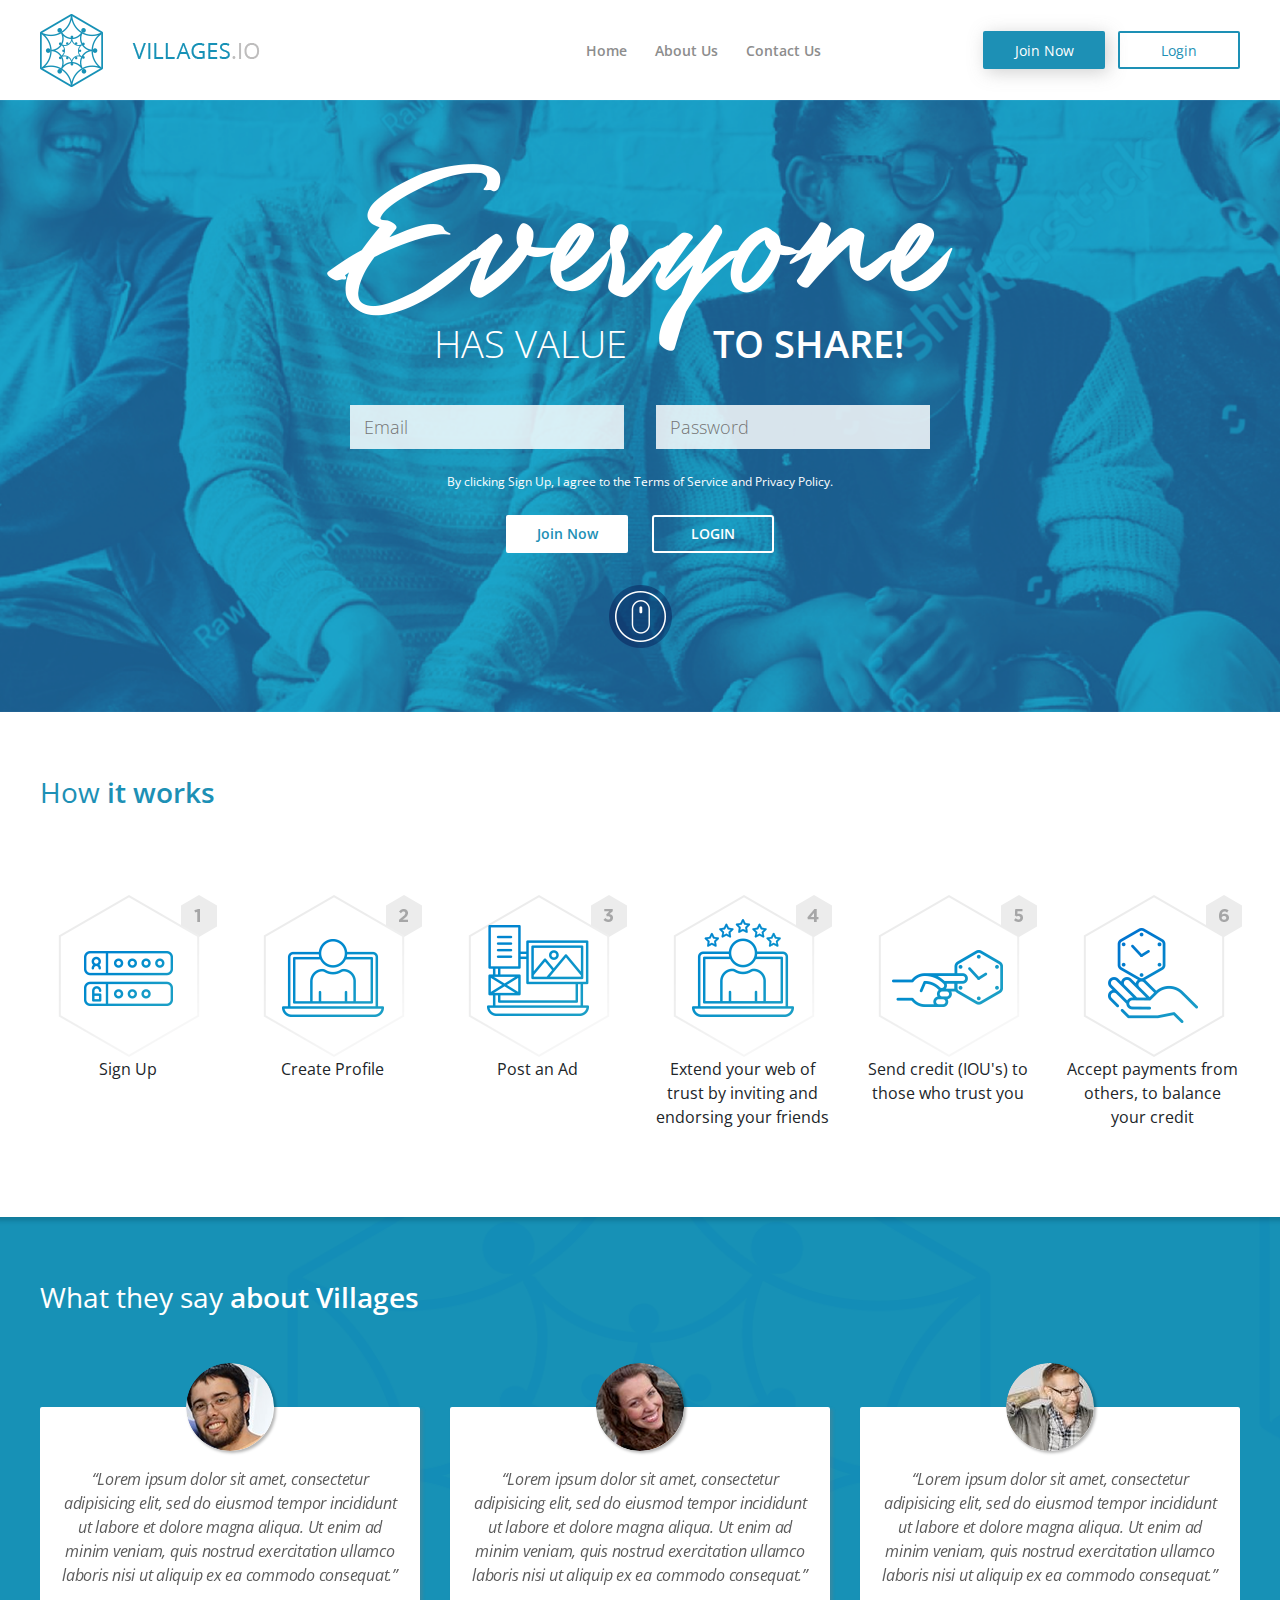
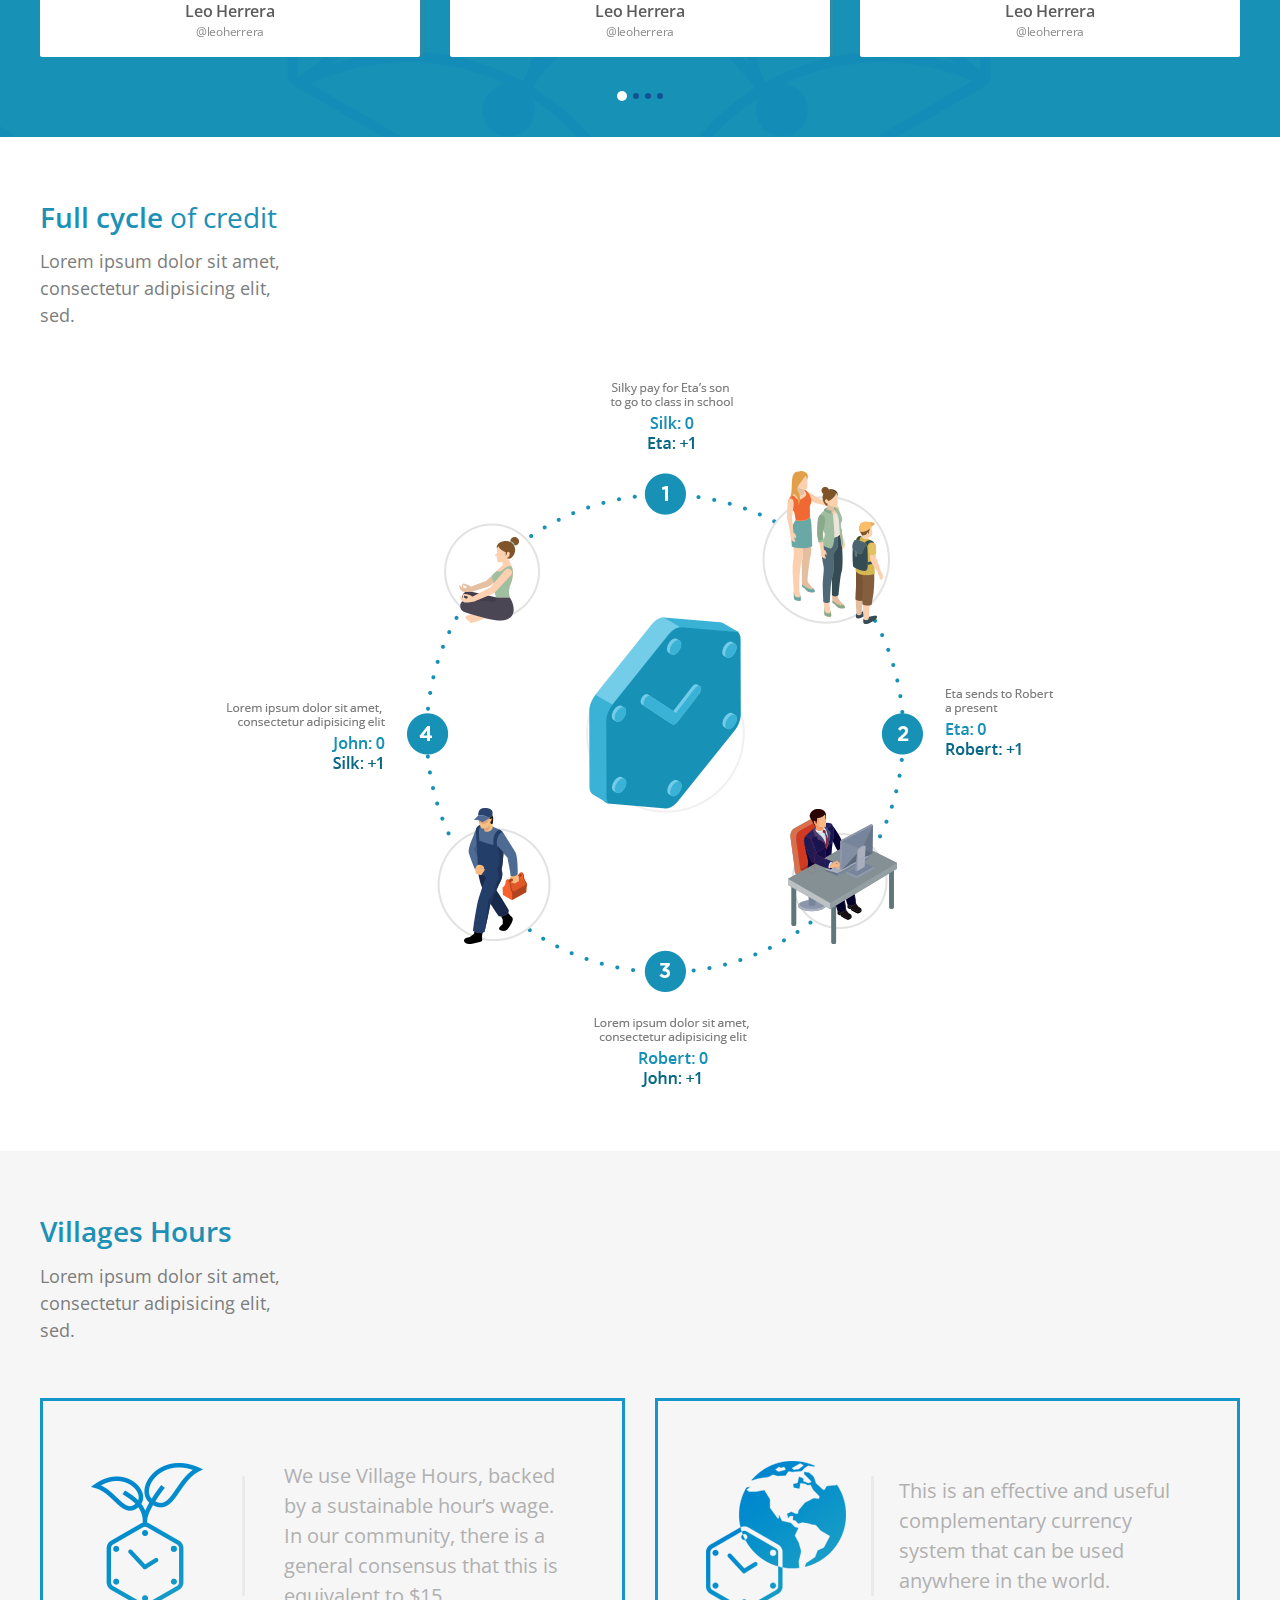
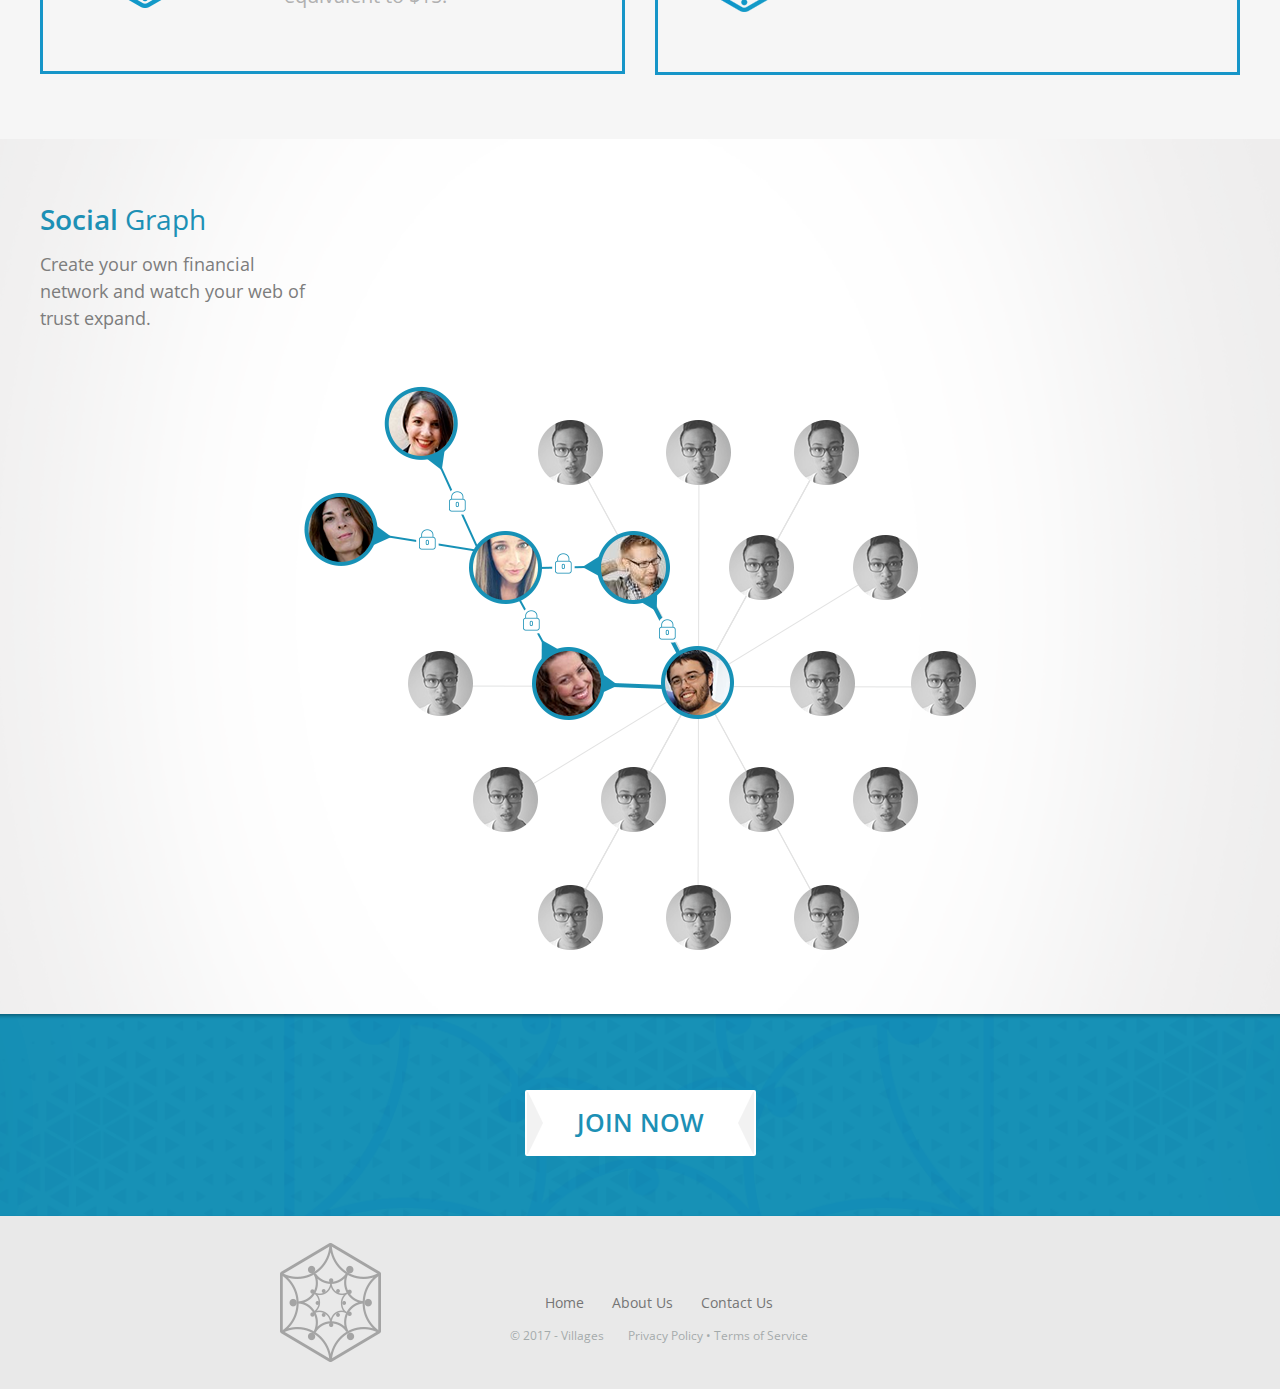
==== 01_Homepage_001f.html @ ae6f8615 "passing from WP to html" ====
<!DOCTYPE html>
<html>

<head>
  <meta charset="utf-8">
  <title>Home | Villages</title>
  <meta name="viewport" content="width=device-width, initial-scale=1">
  <link rel="stylesheet" href="res/css/style.css" type="text/css" media="all" />
</head>

<body>

  <!-- svg sprites -->
  <svg style="width:0; height:0; position: absolute; top: -9999px;">
      <symbol id="balance" viewbox="0 0 21 18">
      </symbol>
    </svg>
  <!---->

  <div id="page" class="site">

    <header id="masthead" class="site-header">

      <div class="page-wrapper">

        <nav id="site-navigation" class="main-navigation">

          <nav class="navbar navbar-expand-lg">

            <div class="site-branding">
              <a href="#"><img src="res/img/home/logo_full.png" alt="Villages"></a>
            </div><!-- .site-branding -->
            
            <button class="navbar-toggler hidden-lg-up" type="button" data-toggle="collapse" data-target="#primary-navbar" aria-controls="primary-navbar"
              aria-expanded="false" aria-label="Toggle navigation">
              <i class="fa fa-bars" aria-hidden="true"></i>
            </button>
            
            <nav id="primary-navbar" class="collapse navbar-collapse">
              <ul id="primary-menu" class="navbar-nav">
                <li class="nav-item active">
                  <a href="#" class="nav-link">Home</a>
                </li>
                <li class="nav-item">
                  <a href="#" class="nav-link">About Us</a>
                </li>
                <li class="nav-item">
                  <a href="#" class="nav-link">Contact Us</a>
                </li>
              </ul>
            </nav>
            
            <nav id="social-navbar">
              <ul class="nav navbar-nav">

                <li class="nav-item">
                  <a class="nav-link" href="#"><i class="fab fa-instagram" aria-hidden="true"></i></a>
                </li>
                <li class="nav-item">
                  <a class="nav-link" href="#"><i class="fab fa-twitter" aria-hidden="true"></i></a>
                </li>
                <li class="nav-item">
                  <a class="nav-link" href="#"><i class="fab fa-facebook-f" aria-hidden="true"></i></a>
                </li>

              </ul>
            </nav>
    
            <a href="#" class="btn-std btn-blue">Join Now</a>
    
            <a href="#" class="btn-std btn-blue outline">Login</a>

          </nav>

        </nav><!-- #site-navigation -->

      </div>

    </header><!-- #masthead -->

    <div id="content" class="site-content">

      <div class="page-content">
        
        <section class="jumbotron jumbotron-fluid mb-0" id="hero" style="background-image: url('res/img/home/jumbo-bg.png');">
          <div class="container text-center">
            <h1 class="hero-heading">
              <img src="res/img/home/everyone.png" alt="EVERYONE">
              <span>has value</span>
              <span>to share!</span>
            </h1>
            <form action="" id="sign-form">
              <input id="name" type="text" name="email" placeholder="Email">
              <div class="mx-0 mx-sm-3"></div>
              <input id="password" type="password" name="password" placeholder="Password">
              <p class="smallprint">By clicking Sign Up, I agree to the Terms of Service and Privacy Policy.</p>
              <div class="btn-wrapper">
                <a href="#" class="btn-std btn-white mr-0 mr-sm-4">Join Now</a>
                <input class="btn-std btn-white outline" type="submit" value="Login">
                <div class="fb-login-button" data-width="179" data-max-rows="1" data-size="large" data-button-type="login_with" data-show-faces="false" data-auto-logout-link="false" data-use-continue-as="false"></div>
              </div>
            </form>
            <a href="#how-it-works">
              <img src="res/img/home/mouse.png" alt="scroll down">
            </a>
          </div>
        </section>

        <section id="how-it-works">
          <div class="page-wrapper">
            <div class="padded-container">
              <h2 class="section-title">How <strong>it works</strong></h2>
              <div class="row">
                <div class="col-12 col-sm-6 col-md-4 col-lg-2">
                  <div class="flow-wrapper">
                    <img src="res/img/home/flow-1.png" alt="">
                    <p class="caption">Sign Up</p>
                  </div>
                </div>
                <div class="col-12 col-sm-6 col-md-4 col-lg-2">
                  <div class="flow-wrapper">
                    <img src="res/img/home/flow-2.png" alt="">
                    <p class="caption">Create Profile</p>
                  </div>
                </div>
                <div class="col-12 col-sm-6 col-md-4 col-lg-2">
                  <div class="flow-wrapper">
                    <img src="res/img/home/flow-3.png" alt="">
                    <p class="caption">Post an Ad</p>
                  </div>
                </div>
                <div class="col-12 col-sm-6 col-md-4 col-lg-2">
                  <div class="flow-wrapper">
                    <img src="res/img/home/flow-4.png" alt="">
                    <p class="caption">Extend your web of trust by inviting and endorsing your friends</p>
                  </div>
                </div>
                <div class="col-12 col-sm-6 col-md-4 col-lg-2">
                  <div class="flow-wrapper">
                    <img src="res/img/home/flow-5.png" alt="">
                    <p class="caption">Send credit (IOU's) to those who trust you</p>
                  </div>
                </div>
                <div class="col-12 col-sm-6 col-md-4 col-lg-2">
                  <div class="flow-wrapper">
                    <img src="res/img/home/flow-6.png" alt="">
                    <p class="caption">Accept payments from others, to balance your credit</p>
                  </div>
                </div>
              </div>
            </div>
          </div>
        </section>
        
        <section id="what-they-say" style="background-image: url('res/img/home/testimonials-bg.png');">
          <div class="page-wrapper">
            <div class="padded-container">
              <h2 class="section-title">What they say <strong>about Villages</strong></h2>

              <div id="testimonial-carousel" class="carousel slide" data-ride="carousel">
                <ol class="carousel-indicators">
                  <li data-target="#testimonial-carousel" data-slide-to="0" class="active"></li>
                  <li data-target="#testimonial-carousel" data-slide-to="1"></li>
                  <li data-target="#testimonial-carousel" data-slide-to="2"></li>
                  <li data-target="#testimonial-carousel" data-slide-to="3"></li>
                </ol>
                <div class="carousel-inner" role="listbox">
                  <div class="carousel-item active">
                    <div class="row">
                      <div class="col-12 col-sm-6 col-md-4">
                        <div class="testimonial-box">
                          <img class="testimonial-avatar" src="res/img/home/avatar-1.png" alt="user-1">
                          <p class="testimonial-content">“Lorem ipsum dolor sit amet, consectetur adipisicing elit, sed do eiusmod tempor incididunt ut labore et dolore magna aliqua. Ut enim ad minim veniam, quis nostrud exercitation ullamco laboris nisi ut aliquip ex ea commodo consequat.”</p>
                          <p class="testimonial-author">Leo Herrera</p>
                          <p class="testimonial-author-twitter-user">@leoherrera</p>
                        </div>
                      </div>
                      <div class="col-12 col-sm-6 col-md-4">
                        <div class="testimonial-box">
                          <img class="testimonial-avatar" src="res/img/home/avatar-2.png" alt="user-2">
                          <p class="testimonial-content">“Lorem ipsum dolor sit amet, consectetur adipisicing elit, sed do eiusmod tempor incididunt ut labore et dolore magna aliqua. Ut enim ad minim veniam, quis nostrud exercitation ullamco laboris nisi ut aliquip ex ea commodo consequat.”</p>
                          <p class="testimonial-author">Leo Herrera</p>
                          <p class="testimonial-author-twitter-user">@leoherrera</p>
                        </div>
                      </div>
                      <div class="col-12 col-sm-6 col-md-4">
                        <div class="testimonial-box">
                          <img class="testimonial-avatar" src="res/img/home/avatar-3.png" alt="user-3">
                          <p class="testimonial-content">“Lorem ipsum dolor sit amet, consectetur adipisicing elit, sed do eiusmod tempor incididunt ut labore et dolore magna aliqua. Ut enim ad minim veniam, quis nostrud exercitation ullamco laboris nisi ut aliquip ex ea commodo consequat.”</p>
                          <p class="testimonial-author">Leo Herrera</p>
                          <p class="testimonial-author-twitter-user">@leoherrera</p>
                        </div>
                      </div>
                    </div>
                  </div>
                  <div class="carousel-item">
                    <div class="row">
                      <div class="col-12 col-sm-6 col-md-4">
                        <div class="testimonial-box">
                          <img class="testimonial-avatar" src="res/img/home/avatar-1.png" alt="user-1">
                          <p class="testimonial-content">“Lorem ipsum dolor sit amet, consectetur adipisicing elit, sed do eiusmod tempor incididunt ut labore et dolore magna aliqua. Ut enim ad minim veniam, quis nostrud exercitation ullamco laboris nisi ut aliquip ex ea commodo consequat.”</p>
                          <p class="testimonial-author">Leo Herrera</p>
                          <p class="testimonial-author-twitter-user">@leoherrera</p>
                        </div>
                      </div>
                      <div class="col-12 col-sm-6 col-md-4">
                        <div class="testimonial-box">
                          <img class="testimonial-avatar" src="res/img/home/avatar-2.png" alt="user-2">
                          <p class="testimonial-content">“Lorem ipsum dolor sit amet, consectetur adipisicing elit, sed do eiusmod tempor incididunt ut labore et dolore magna aliqua. Ut enim ad minim veniam, quis nostrud exercitation ullamco laboris nisi ut aliquip ex ea commodo consequat.”</p>
                          <p class="testimonial-author">Leo Herrera</p>
                          <p class="testimonial-author-twitter-user">@leoherrera</p>
                        </div>
                      </div>
                      <div class="col-12 col-sm-6 col-md-4">
                        <div class="testimonial-box">
                          <img class="testimonial-avatar" src="res/img/home/avatar-3.png" alt="user-3">
                          <p class="testimonial-content">“Lorem ipsum dolor sit amet, consectetur adipisicing elit, sed do eiusmod tempor incididunt ut labore et dolore magna aliqua. Ut enim ad minim veniam, quis nostrud exercitation ullamco laboris nisi ut aliquip ex ea commodo consequat.”</p>
                          <p class="testimonial-author">Leo Herrera</p>
                          <p class="testimonial-author-twitter-user">@leoherrera</p>
                        </div>
                      </div>
                    </div>
                  </div>
                  <div class="carousel-item">	
                    <div class="row">
                      <div class="col-12 col-sm-6 col-md-4">
                        <div class="testimonial-box">
                          <img class="testimonial-avatar" src="res/img/home/avatar-1.png" alt="user-1">
                          <p class="testimonial-content">“Lorem ipsum dolor sit amet, consectetur adipisicing elit, sed do eiusmod tempor incididunt ut labore et dolore magna aliqua. Ut enim ad minim veniam, quis nostrud exercitation ullamco laboris nisi ut aliquip ex ea commodo consequat.”</p>
                          <p class="testimonial-author">Leo Herrera</p>
                          <p class="testimonial-author-twitter-user">@leoherrera</p>
                        </div>
                      </div>
                      <div class="col-12 col-sm-6 col-md-4">
                        <div class="testimonial-box">
                          <img class="testimonial-avatar" src="res/img/home/avatar-2.png" alt="user-2">
                          <p class="testimonial-content">“Lorem ipsum dolor sit amet, consectetur adipisicing elit, sed do eiusmod tempor incididunt ut labore et dolore magna aliqua. Ut enim ad minim veniam, quis nostrud exercitation ullamco laboris nisi ut aliquip ex ea commodo consequat.”</p>
                          <p class="testimonial-author">Leo Herrera</p>
                          <p class="testimonial-author-twitter-user">@leoherrera</p>
                        </div>
                      </div>
                      <div class="col-12 col-sm-6 col-md-4">
                        <div class="testimonial-box">
                          <img class="testimonial-avatar" src="res/img/home/avatar-3.png" alt="user-3">
                          <p class="testimonial-content">“Lorem ipsum dolor sit amet, consectetur adipisicing elit, sed do eiusmod tempor incididunt ut labore et dolore magna aliqua. Ut enim ad minim veniam, quis nostrud exercitation ullamco laboris nisi ut aliquip ex ea commodo consequat.”</p>
                          <p class="testimonial-author">Leo Herrera</p>
                          <p class="testimonial-author-twitter-user">@leoherrera</p>
                        </div>
                      </div>
                    </div>
                  </div>
                  <div class="carousel-item">	
                    <div class="row">
                      <div class="col-12 col-sm-6 col-md-4">
                        <div class="testimonial-box">
                          <img class="testimonial-avatar" src="res/img/home/avatar-1.png" alt="user-1">
                          <p class="testimonial-content">“Lorem ipsum dolor sit amet, consectetur adipisicing elit, sed do eiusmod tempor incididunt ut labore et dolore magna aliqua. Ut enim ad minim veniam, quis nostrud exercitation ullamco laboris nisi ut aliquip ex ea commodo consequat.”</p>
                          <p class="testimonial-author">Leo Herrera</p>
                          <p class="testimonial-author-twitter-user">@leoherrera</p>
                        </div>
                      </div>
                      <div class="col-12 col-sm-6 col-md-4">
                        <div class="testimonial-box">
                          <img class="testimonial-avatar" src="res/img/home/avatar-2.png" alt="user-2">
                          <p class="testimonial-content">“Lorem ipsum dolor sit amet, consectetur adipisicing elit, sed do eiusmod tempor incididunt ut labore et dolore magna aliqua. Ut enim ad minim veniam, quis nostrud exercitation ullamco laboris nisi ut aliquip ex ea commodo consequat.”</p>
                          <p class="testimonial-author">Leo Herrera</p>
                          <p class="testimonial-author-twitter-user">@leoherrera</p>
                        </div>
                      </div>
                      <div class="col-12 col-sm-6 col-md-4">
                        <div class="testimonial-box">
                          <img class="testimonial-avatar" src="res/img/home/avatar-3.png" alt="user-3">
                          <p class="testimonial-content">“Lorem ipsum dolor sit amet, consectetur adipisicing elit, sed do eiusmod tempor incididunt ut labore et dolore magna aliqua. Ut enim ad minim veniam, quis nostrud exercitation ullamco laboris nisi ut aliquip ex ea commodo consequat.”</p>
                          <p class="testimonial-author">Leo Herrera</p>
                          <p class="testimonial-author-twitter-user">@leoherrera</p>
                        </div>
                      </div>
                    </div>
                  </div>
                </div>
              </div>
            </div>
          </div>
        </section>

        <section id="full-cycle">
          <div class="page-wrapper">
            <div class="padded-container">
              <h2 class="section-title"><strong>Full cycle</strong> of credit</h2>
              <p class="section-subtitle">Lorem ipsum dolor sit amet, consectetur adipisicing elit, sed.</p>
              <img src="res/img/home/full-cycle.png" alt="">
            </div>
          </div>
        </section>

        <section id="villages-hours">
          <div class="page-wrapper">
            <div class="padded-container">
              <h2 class="section-title"><strong>Villages Hours</strong></h2>
              <p class="section-subtitle">Lorem ipsum dolor sit amet, consectetur adipisicing elit, sed.</p>
              <div class="row">
                <div class="col-12 col-sm-6">
                  <div class="framed-box">
                    <img class="img-fluid" src="res/img/home/box-1.png" alt="">
                    <div class="v-div"></div>
                    <p>We use Village Hours, backed by a sustainable hour’s wage. In our community, there is a general consensus that this is equivalent to $15.</p>
                  </div>
                </div>
                <div class="col-12 col-sm-6">
                  <div class="framed-box">
                    <img class="img-fluid" src="res/img/home/box-2.png" alt="">
                    <div class="v-div"></div>
                    <p>This is an effective and useful complementary currency system that can be used anywhere in the world.</p>
                  </div>
                </div>
              </div>
            </div>
          </div>
        </section>

        <section id="social-graph">
          <div class="page-wrapper">
            <div class="padded-container">
              <h2 class="section-title"><strong>Social</strong> Graph</h2>
              <p class="section-subtitle">Create your own financial network and watch your web of trust expand.</p>
              <img src="res/img/home/social-graph.png" alt="social-graph">
            </div>
          </div>
        </section>

        <section id="join-call" style="background-image: url('res/img/home/call-bg.png');">
          <a class="btn-std btn-white" href="#"><span class="left-triangle"></span>Join Now<span class="right-triangle"></span></a>
        </section>

      </div><!-- .page-content -->

    </div><!-- #content -->

    <footer id="colophon" class="site-footer">
      <div class="page-wrapper">

        <div class="site-info">
          <div class="logo-link">
            <a href="#">
              <img src="res/img/home/logo_grayscale.png" alt="Villages">
            </a>
          </div>
          <div class="footer-nav">

            <div id="footer-navbar" class="menu-primary-navigation-container">
              <ul id="footer-menu" class="menu">
                <li class="menu-item">
                  <a href="#">Home</a>
                </li>
                <li>
                  <a href="#">About Us</a>
                </li>
                <li>
                  <a href="#">Contact Us</a>
                </li>
              </ul>
            </div>

            <div class="legal">
              <span>&copy; 2017 - Villages</span>
              <span>Privacy Policy &bullet; Terms of Service</span>
            </div>
          </div>

          <div class="footer-social">
            <ul class="social-navbar">

              <li class="nav-item">
                <a class="nav-link" href="https://www.instagram.com"><i class="fab fa-instagram" aria-hidden="true"></i></a>
              </li>
              <li class="nav-item">
                <a class="nav-link" href="https://www.twitter.com"><i class="fab fa-twitter" aria-hidden="true"></i></a>
              </li>
              <li class="nav-item">
                <a class="nav-link" href="https://www.facebook.com"><i class="fab fa-facebook-f" aria-hidden="true"></i></a>
              </li>

            </ul>
          </div>
        </div><!-- .site-info -->

      </div>
    </footer><!-- #colophon -->

  </div>

</body>

<script src="node_modules/jquery/dist/jquery.js" type="text/javascript"></script>
<!-- jQuery -->
<script src="node_modules/popper.js/dist/umd/popper.js" type="text/javascript"></script>
<!-- Popper -->
<script src="node_modules/bootstrap/dist/js/bootstrap.js" type="text/javascript"></script>
<!-- Bootstrap -->

<!-- Font-Awesome -->
  <script defer src="node_modules/font-awesome/packs/brands.js"></script>
  <script defer src="node_modules/font-awesome/packs/solid.js"></script>
  <script defer src="node_modules/font-awesome/packs/regular.js"></script>
  <script defer src="node_modules/font-awesome/packs/light.js"></script>
  <script defer src="node_modules/font-awesome/fontawesome.js"></script>
<!-- -->

<!-- Custom jQuery -->
<script src="res/js/index.js" type="text/javascript"></script>
<!---->

</html>
---- res/css/style.css ----
/* Simple rules of coding *****************************************************
 *
 * 1. font-size is percentage based, but em customized
 * 2. proportional spacing is preferably percentaged based on design pixel standard
 * 3. vertical spacing for text should be in em
 * 4. horizontal spacing for text should be in rem
 * 5. never edit CSS
 *
 ******************************************************************************/
/* External Imports */
/*!
 * Bootstrap v4.0.0-beta.2 (https://getbootstrap.com)
 * Copyright 2011-2017 The Bootstrap Authors
 * Copyright 2011-2017 Twitter, Inc.
 * Licensed under MIT (https://github.com/twbs/bootstrap/blob/master/LICENSE)
 */
@import url("https://fonts.googleapis.com/css?family=Open+Sans:300,300i,400,400i,600,600i,700,700i,800,800i");
:root {
  --blue: #007bff;
  --indigo: #6610f2;
  --purple: #6f42c1;
  --pink: #e83e8c;
  --red: #dc3545;
  --orange: #fd7e14;
  --yellow: #ffc107;
  --green: #28a745;
  --teal: #20c997;
  --cyan: #17a2b8;
  --white: #fff;
  --gray: #868e96;
  --gray-dark: #343a40;
  --primary: #007bff;
  --secondary: #868e96;
  --success: #28a745;
  --info: #17a2b8;
  --warning: #ffc107;
  --danger: #dc3545;
  --light: #f8f9fa;
  --dark: #343a40;
  --breakpoint-xs: 0;
  --breakpoint-sm: 576px;
  --breakpoint-md: 768px;
  --breakpoint-lg: 992px;
  --breakpoint-xl: 1200px;
  --font-family-sans-serif: -apple-system, BlinkMacSystemFont, "Segoe UI", Roboto, "Helvetica Neue", Arial, sans-serif, "Apple Color Emoji", "Segoe UI Emoji", "Segoe UI Symbol";
  --font-family-monospace: "SFMono-Regular", Menlo, Monaco, Consolas, "Liberation Mono", "Courier New", monospace; }

@media print {
  *,
  *::before,
  *::after {
    text-shadow: none !important;
    box-shadow: none !important; }

  a,
  a:visited {
    text-decoration: underline; }

  abbr[title]::after {
    content: " (" attr(title) ")"; }

  pre {
    white-space: pre-wrap !important; }

  pre,
  blockquote {
    border: 1px solid #999;
    page-break-inside: avoid; }

  thead {
    display: table-header-group; }

  tr,
  img {
    page-break-inside: avoid; }

  p,
  h2,
  h3 {
    orphans: 3;
    widows: 3; }

  h2,
  h3 {
    page-break-after: avoid; }

  .navbar {
    display: none; }

  .badge {
    border: 1px solid #000; }

  .table {
    border-collapse: collapse !important; }
    .table td,
    .table th {
      background-color: #fff !important; }

  .table-bordered th,
  .table-bordered td {
    border: 1px solid #ddd !important; } }
*,
*::before,
*::after {
  box-sizing: border-box; }

html {
  font-family: sans-serif;
  line-height: 1.15;
  -webkit-text-size-adjust: 100%;
  -ms-text-size-adjust: 100%;
  -ms-overflow-style: scrollbar;
  -webkit-tap-highlight-color: rgba(0, 0, 0, 0); }

@-ms-viewport {
  width: device-width; }
article, aside, dialog, figcaption, figure, footer, header, hgroup, main, nav, section {
  display: block; }

body {
  margin: 0;
  font-family: -apple-system, BlinkMacSystemFont, "Segoe UI", Roboto, "Helvetica Neue", Arial, sans-serif, "Apple Color Emoji", "Segoe UI Emoji", "Segoe UI Symbol";
  font-size: 1rem;
  font-weight: 400;
  line-height: 1.5;
  color: #212529;
  text-align: left;
  background-color: #fff; }

[tabindex="-1"]:focus {
  outline: none !important; }

hr {
  box-sizing: content-box;
  height: 0;
  overflow: visible; }

h1, h2, h3, h4, h5, h6 {
  margin-top: 0;
  margin-bottom: 0.5rem; }

p {
  margin-top: 0;
  margin-bottom: 1rem; }

abbr[title],
abbr[data-original-title] {
  text-decoration: underline;
  text-decoration: underline dotted;
  cursor: help;
  border-bottom: 0; }

address {
  margin-bottom: 1rem;
  font-style: normal;
  line-height: inherit; }

ol,
ul,
dl {
  margin-top: 0;
  margin-bottom: 1rem; }

ol ol,
ul ul,
ol ul,
ul ol {
  margin-bottom: 0; }

dt {
  font-weight: 700; }

dd {
  margin-bottom: .5rem;
  margin-left: 0; }

blockquote {
  margin: 0 0 1rem; }

dfn {
  font-style: italic; }

b,
strong {
  font-weight: bolder; }

small {
  font-size: 80%; }

sub,
sup {
  position: relative;
  font-size: 75%;
  line-height: 0;
  vertical-align: baseline; }

sub {
  bottom: -.25em; }

sup {
  top: -.5em; }

a {
  color: #007bff;
  text-decoration: none;
  background-color: transparent;
  -webkit-text-decoration-skip: objects; }
  a:hover {
    color: #0056b3;
    text-decoration: underline; }

a:not([href]):not([tabindex]) {
  color: inherit;
  text-decoration: none; }
  a:not([href]):not([tabindex]):focus, a:not([href]):not([tabindex]):hover {
    color: inherit;
    text-decoration: none; }
  a:not([href]):not([tabindex]):focus {
    outline: 0; }

pre,
code,
kbd,
samp {
  font-family: monospace, monospace;
  font-size: 1em; }

pre {
  margin-top: 0;
  margin-bottom: 1rem;
  overflow: auto;
  -ms-overflow-style: scrollbar; }

figure {
  margin: 0 0 1rem; }

img {
  vertical-align: middle;
  border-style: none; }

svg:not(:root) {
  overflow: hidden; }

a,
area,
button,
[role="button"],
input:not([type="range"]),
label,
select,
summary,
textarea {
  touch-action: manipulation; }

table {
  border-collapse: collapse; }

caption {
  padding-top: 0.75rem;
  padding-bottom: 0.75rem;
  color: #868e96;
  text-align: left;
  caption-side: bottom; }

th {
  text-align: inherit; }

label {
  display: inline-block;
  margin-bottom: .5rem; }

button {
  border-radius: 0; }

button:focus {
  outline: 1px dotted;
  outline: 5px auto -webkit-focus-ring-color; }

input,
button,
select,
optgroup,
textarea {
  margin: 0;
  font-family: inherit;
  font-size: inherit;
  line-height: inherit; }

button,
input {
  overflow: visible; }

button,
select {
  text-transform: none; }

button,
html [type="button"],
[type="reset"],
[type="submit"] {
  -webkit-appearance: button; }

button::-moz-focus-inner,
[type="button"]::-moz-focus-inner,
[type="reset"]::-moz-focus-inner,
[type="submit"]::-moz-focus-inner {
  padding: 0;
  border-style: none; }

input[type="radio"],
input[type="checkbox"] {
  box-sizing: border-box;
  padding: 0; }

input[type="date"],
input[type="time"],
input[type="datetime-local"],
input[type="month"] {
  -webkit-appearance: listbox; }

textarea {
  overflow: auto;
  resize: vertical; }

fieldset {
  min-width: 0;
  padding: 0;
  margin: 0;
  border: 0; }

legend {
  display: block;
  width: 100%;
  max-width: 100%;
  padding: 0;
  margin-bottom: .5rem;
  font-size: 1.5rem;
  line-height: inherit;
  color: inherit;
  white-space: normal; }

progress {
  vertical-align: baseline; }

[type="number"]::-webkit-inner-spin-button,
[type="number"]::-webkit-outer-spin-button {
  height: auto; }

[type="search"] {
  outline-offset: -2px;
  -webkit-appearance: none; }

[type="search"]::-webkit-search-cancel-button,
[type="search"]::-webkit-search-decoration {
  -webkit-appearance: none; }

::-webkit-file-upload-button {
  font: inherit;
  -webkit-appearance: button; }

output {
  display: inline-block; }

summary {
  display: list-item; }

template {
  display: none; }

[hidden] {
  display: none !important; }

h1, h2, h3, h4, h5, h6,
.h1, .h2, .h3, .h4, .h5, .h6 {
  margin-bottom: 0.5rem;
  font-family: inherit;
  font-weight: 500;
  line-height: 1.2;
  color: inherit; }

h1, .h1 {
  font-size: 2.5rem; }

h2, .h2 {
  font-size: 2rem; }

h3, .h3 {
  font-size: 1.75rem; }

h4, .h4 {
  font-size: 1.5rem; }

h5, .h5 {
  font-size: 1.25rem; }

h6, .h6 {
  font-size: 1rem; }

.lead {
  font-size: 1.25rem;
  font-weight: 300; }

.display-1 {
  font-size: 6rem;
  font-weight: 300;
  line-height: 1.2; }

.display-2 {
  font-size: 5.5rem;
  font-weight: 300;
  line-height: 1.2; }

.display-3 {
  font-size: 4.5rem;
  font-weight: 300;
  line-height: 1.2; }

.display-4 {
  font-size: 3.5rem;
  font-weight: 300;
  line-height: 1.2; }

hr {
  margin-top: 1rem;
  margin-bottom: 1rem;
  border: 0;
  border-top: 1px solid rgba(0, 0, 0, 0.1); }

small,
.small {
  font-size: 80%;
  font-weight: 400; }

mark,
.mark {
  padding: 0.2em;
  background-color: #fcf8e3; }

.list-unstyled {
  padding-left: 0;
  list-style: none; }

.list-inline {
  padding-left: 0;
  list-style: none; }

.list-inline-item {
  display: inline-block; }
  .list-inline-item:not(:last-child) {
    margin-right: 5px; }

.initialism {
  font-size: 90%;
  text-transform: uppercase; }

.blockquote {
  margin-bottom: 1rem;
  font-size: 1.25rem; }

.blockquote-footer {
  display: block;
  font-size: 80%;
  color: #868e96; }
  .blockquote-footer::before {
    content: "\2014 \00A0"; }

.img-fluid {
  max-width: 100%;
  height: auto; }

.img-thumbnail {
  padding: 0.25rem;
  background-color: #fff;
  border: 1px solid #ddd;
  border-radius: 0.25rem;
  transition: all 0.2s ease-in-out;
  max-width: 100%;
  height: auto; }

.figure {
  display: inline-block; }

.figure-img {
  margin-bottom: 0.5rem;
  line-height: 1; }

.figure-caption {
  font-size: 90%;
  color: #868e96; }

code,
kbd,
pre,
samp {
  font-family: "SFMono-Regular", Menlo, Monaco, Consolas, "Liberation Mono", "Courier New", monospace; }

code {
  padding: 0.2rem 0.4rem;
  font-size: 90%;
  color: #bd4147;
  background-color: #f8f9fa;
  border-radius: 0.25rem; }
  a > code {
    padding: 0;
    color: inherit;
    background-color: inherit; }

kbd {
  padding: 0.2rem 0.4rem;
  font-size: 90%;
  color: #fff;
  background-color: #212529;
  border-radius: 0.2rem; }
  kbd kbd {
    padding: 0;
    font-size: 100%;
    font-weight: 700; }

pre {
  display: block;
  margin-top: 0;
  margin-bottom: 1rem;
  font-size: 90%;
  color: #212529; }
  pre code {
    padding: 0;
    font-size: inherit;
    color: inherit;
    background-color: transparent;
    border-radius: 0; }

.pre-scrollable {
  max-height: 340px;
  overflow-y: scroll; }

.container {
  width: 100%;
  padding-right: 15px;
  padding-left: 15px;
  margin-right: auto;
  margin-left: auto; }
  @media (min-width: 576px) {
    .container {
      max-width: 540px; } }
  @media (min-width: 768px) {
    .container {
      max-width: 720px; } }
  @media (min-width: 992px) {
    .container {
      max-width: 960px; } }
  @media (min-width: 1200px) {
    .container {
      max-width: 1140px; } }

.container-fluid {
  width: 100%;
  padding-right: 15px;
  padding-left: 15px;
  margin-right: auto;
  margin-left: auto; }

.row {
  display: flex;
  flex-wrap: wrap;
  margin-right: -15px;
  margin-left: -15px; }

.no-gutters {
  margin-right: 0;
  margin-left: 0; }
  .no-gutters > .col,
  .no-gutters > [class*="col-"] {
    padding-right: 0;
    padding-left: 0; }

.col-1, .col-2, .col-3, .col-4, .col-5, .col-6, .col-7, .col-8, .col-9, .col-10, .col-11, .col-12, .col,
.col-auto, .col-sm-1, .col-sm-2, .col-sm-3, .col-sm-4, .col-sm-5, .col-sm-6, .col-sm-7, .col-sm-8, .col-sm-9, .col-sm-10, .col-sm-11, .col-sm-12, .col-sm,
.col-sm-auto, .col-md-1, .col-md-2, .col-md-3, .col-md-4, .col-md-5, .col-md-6, .col-md-7, .col-md-8, .col-md-9, .col-md-10, .col-md-11, .col-md-12, .col-md,
.col-md-auto, .col-lg-1, .col-lg-2, .col-lg-3, .col-lg-4, .col-lg-5, .col-lg-6, .col-lg-7, .col-lg-8, .col-lg-9, .col-lg-10, .col-lg-11, .col-lg-12, .col-lg,
.col-lg-auto, .col-xl-1, .col-xl-2, .col-xl-3, .col-xl-4, .col-xl-5, .col-xl-6, .col-xl-7, .col-xl-8, .col-xl-9, .col-xl-10, .col-xl-11, .col-xl-12, .col-xl,
.col-xl-auto {
  position: relative;
  width: 100%;
  min-height: 1px;
  padding-right: 15px;
  padding-left: 15px; }

.col {
  flex-basis: 0;
  flex-grow: 1;
  max-width: 100%; }

.col-auto {
  flex: 0 0 auto;
  width: auto;
  max-width: none; }

.col-1 {
  flex: 0 0 8.3333333333%;
  max-width: 8.3333333333%; }

.col-2 {
  flex: 0 0 16.6666666667%;
  max-width: 16.6666666667%; }

.col-3 {
  flex: 0 0 25%;
  max-width: 25%; }

.col-4 {
  flex: 0 0 33.3333333333%;
  max-width: 33.3333333333%; }

.col-5 {
  flex: 0 0 41.6666666667%;
  max-width: 41.6666666667%; }

.col-6 {
  flex: 0 0 50%;
  max-width: 50%; }

.col-7 {
  flex: 0 0 58.3333333333%;
  max-width: 58.3333333333%; }

.col-8 {
  flex: 0 0 66.6666666667%;
  max-width: 66.6666666667%; }

.col-9 {
  flex: 0 0 75%;
  max-width: 75%; }

.col-10 {
  flex: 0 0 83.3333333333%;
  max-width: 83.3333333333%; }

.col-11 {
  flex: 0 0 91.6666666667%;
  max-width: 91.6666666667%; }

.col-12 {
  flex: 0 0 100%;
  max-width: 100%; }

.order-first {
  order: -1; }

.order-1 {
  order: 1; }

.order-2 {
  order: 2; }

.order-3 {
  order: 3; }

.order-4 {
  order: 4; }

.order-5 {
  order: 5; }

.order-6 {
  order: 6; }

.order-7 {
  order: 7; }

.order-8 {
  order: 8; }

.order-9 {
  order: 9; }

.order-10 {
  order: 10; }

.order-11 {
  order: 11; }

.order-12 {
  order: 12; }

.offset-1 {
  margin-left: 8.3333333333%; }

.offset-2 {
  margin-left: 16.6666666667%; }

.offset-3 {
  margin-left: 25%; }

.offset-4 {
  margin-left: 33.3333333333%; }

.offset-5 {
  margin-left: 41.6666666667%; }

.offset-6 {
  margin-left: 50%; }

.offset-7 {
  margin-left: 58.3333333333%; }

.offset-8 {
  margin-left: 66.6666666667%; }

.offset-9 {
  margin-left: 75%; }

.offset-10 {
  margin-left: 83.3333333333%; }

.offset-11 {
  margin-left: 91.6666666667%; }

@media (min-width: 576px) {
  .col-sm {
    flex-basis: 0;
    flex-grow: 1;
    max-width: 100%; }

  .col-sm-auto {
    flex: 0 0 auto;
    width: auto;
    max-width: none; }

  .col-sm-1 {
    flex: 0 0 8.3333333333%;
    max-width: 8.3333333333%; }

  .col-sm-2 {
    flex: 0 0 16.6666666667%;
    max-width: 16.6666666667%; }

  .col-sm-3 {
    flex: 0 0 25%;
    max-width: 25%; }

  .col-sm-4 {
    flex: 0 0 33.3333333333%;
    max-width: 33.3333333333%; }

  .col-sm-5 {
    flex: 0 0 41.6666666667%;
    max-width: 41.6666666667%; }

  .col-sm-6 {
    flex: 0 0 50%;
    max-width: 50%; }

  .col-sm-7 {
    flex: 0 0 58.3333333333%;
    max-width: 58.3333333333%; }

  .col-sm-8 {
    flex: 0 0 66.6666666667%;
    max-width: 66.6666666667%; }

  .col-sm-9 {
    flex: 0 0 75%;
    max-width: 75%; }

  .col-sm-10 {
    flex: 0 0 83.3333333333%;
    max-width: 83.3333333333%; }

  .col-sm-11 {
    flex: 0 0 91.6666666667%;
    max-width: 91.6666666667%; }

  .col-sm-12 {
    flex: 0 0 100%;
    max-width: 100%; }

  .order-sm-first {
    order: -1; }

  .order-sm-1 {
    order: 1; }

  .order-sm-2 {
    order: 2; }

  .order-sm-3 {
    order: 3; }

  .order-sm-4 {
    order: 4; }

  .order-sm-5 {
    order: 5; }

  .order-sm-6 {
    order: 6; }

  .order-sm-7 {
    order: 7; }

  .order-sm-8 {
    order: 8; }

  .order-sm-9 {
    order: 9; }

  .order-sm-10 {
    order: 10; }

  .order-sm-11 {
    order: 11; }

  .order-sm-12 {
    order: 12; }

  .offset-sm-0 {
    margin-left: 0; }

  .offset-sm-1 {
    margin-left: 8.3333333333%; }

  .offset-sm-2 {
    margin-left: 16.6666666667%; }

  .offset-sm-3 {
    margin-left: 25%; }

  .offset-sm-4 {
    margin-left: 33.3333333333%; }

  .offset-sm-5 {
    margin-left: 41.6666666667%; }

  .offset-sm-6 {
    margin-left: 50%; }

  .offset-sm-7 {
    margin-left: 58.3333333333%; }

  .offset-sm-8 {
    margin-left: 66.6666666667%; }

  .offset-sm-9 {
    margin-left: 75%; }

  .offset-sm-10 {
    margin-left: 83.3333333333%; }

  .offset-sm-11 {
    margin-left: 91.6666666667%; } }
@media (min-width: 768px) {
  .col-md {
    flex-basis: 0;
    flex-grow: 1;
    max-width: 100%; }

  .col-md-auto {
    flex: 0 0 auto;
    width: auto;
    max-width: none; }

  .col-md-1 {
    flex: 0 0 8.3333333333%;
    max-width: 8.3333333333%; }

  .col-md-2 {
    flex: 0 0 16.6666666667%;
    max-width: 16.6666666667%; }

  .col-md-3 {
    flex: 0 0 25%;
    max-width: 25%; }

  .col-md-4 {
    flex: 0 0 33.3333333333%;
    max-width: 33.3333333333%; }

  .col-md-5 {
    flex: 0 0 41.6666666667%;
    max-width: 41.6666666667%; }

  .col-md-6 {
    flex: 0 0 50%;
    max-width: 50%; }

  .col-md-7 {
    flex: 0 0 58.3333333333%;
    max-width: 58.3333333333%; }

  .col-md-8 {
    flex: 0 0 66.6666666667%;
    max-width: 66.6666666667%; }

  .col-md-9 {
    flex: 0 0 75%;
    max-width: 75%; }

  .col-md-10 {
    flex: 0 0 83.3333333333%;
    max-width: 83.3333333333%; }

  .col-md-11 {
    flex: 0 0 91.6666666667%;
    max-width: 91.6666666667%; }

  .col-md-12 {
    flex: 0 0 100%;
    max-width: 100%; }

  .order-md-first {
    order: -1; }

  .order-md-1 {
    order: 1; }

  .order-md-2 {
    order: 2; }

  .order-md-3 {
    order: 3; }

  .order-md-4 {
    order: 4; }

  .order-md-5 {
    order: 5; }

  .order-md-6 {
    order: 6; }

  .order-md-7 {
    order: 7; }

  .order-md-8 {
    order: 8; }

  .order-md-9 {
    order: 9; }

  .order-md-10 {
    order: 10; }

  .order-md-11 {
    order: 11; }

  .order-md-12 {
    order: 12; }

  .offset-md-0 {
    margin-left: 0; }

  .offset-md-1 {
    margin-left: 8.3333333333%; }

  .offset-md-2 {
    margin-left: 16.6666666667%; }

  .offset-md-3 {
    margin-left: 25%; }

  .offset-md-4 {
    margin-left: 33.3333333333%; }

  .offset-md-5 {
    margin-left: 41.6666666667%; }

  .offset-md-6 {
    margin-left: 50%; }

  .offset-md-7 {
    margin-left: 58.3333333333%; }

  .offset-md-8 {
    margin-left: 66.6666666667%; }

  .offset-md-9 {
    margin-left: 75%; }

  .offset-md-10 {
    margin-left: 83.3333333333%; }

  .offset-md-11 {
    margin-left: 91.6666666667%; } }
@media (min-width: 992px) {
  .col-lg {
    flex-basis: 0;
    flex-grow: 1;
    max-width: 100%; }

  .col-lg-auto {
    flex: 0 0 auto;
    width: auto;
    max-width: none; }

  .col-lg-1 {
    flex: 0 0 8.3333333333%;
    max-width: 8.3333333333%; }

  .col-lg-2 {
    flex: 0 0 16.6666666667%;
    max-width: 16.6666666667%; }

  .col-lg-3 {
    flex: 0 0 25%;
    max-width: 25%; }

  .col-lg-4 {
    flex: 0 0 33.3333333333%;
    max-width: 33.3333333333%; }

  .col-lg-5 {
    flex: 0 0 41.6666666667%;
    max-width: 41.6666666667%; }

  .col-lg-6 {
    flex: 0 0 50%;
    max-width: 50%; }

  .col-lg-7 {
    flex: 0 0 58.3333333333%;
    max-width: 58.3333333333%; }

  .col-lg-8 {
    flex: 0 0 66.6666666667%;
    max-width: 66.6666666667%; }

  .col-lg-9 {
    flex: 0 0 75%;
    max-width: 75%; }

  .col-lg-10 {
    flex: 0 0 83.3333333333%;
    max-width: 83.3333333333%; }

  .col-lg-11 {
    flex: 0 0 91.6666666667%;
    max-width: 91.6666666667%; }

  .col-lg-12 {
    flex: 0 0 100%;
    max-width: 100%; }

  .order-lg-first {
    order: -1; }

  .order-lg-1 {
    order: 1; }

  .order-lg-2 {
    order: 2; }

  .order-lg-3 {
    order: 3; }

  .order-lg-4 {
    order: 4; }

  .order-lg-5 {
    order: 5; }

  .order-lg-6 {
    order: 6; }

  .order-lg-7 {
    order: 7; }

  .order-lg-8 {
    order: 8; }

  .order-lg-9 {
    order: 9; }

  .order-lg-10 {
    order: 10; }

  .order-lg-11 {
    order: 11; }

  .order-lg-12 {
    order: 12; }

  .offset-lg-0 {
    margin-left: 0; }

  .offset-lg-1 {
    margin-left: 8.3333333333%; }

  .offset-lg-2 {
    margin-left: 16.6666666667%; }

  .offset-lg-3 {
    margin-left: 25%; }

  .offset-lg-4 {
    margin-left: 33.3333333333%; }

  .offset-lg-5 {
    margin-left: 41.6666666667%; }

  .offset-lg-6 {
    margin-left: 50%; }

  .offset-lg-7 {
    margin-left: 58.3333333333%; }

  .offset-lg-8 {
    margin-left: 66.6666666667%; }

  .offset-lg-9 {
    margin-left: 75%; }

  .offset-lg-10 {
    margin-left: 83.3333333333%; }

  .offset-lg-11 {
    margin-left: 91.6666666667%; } }
@media (min-width: 1200px) {
  .col-xl {
    flex-basis: 0;
    flex-grow: 1;
    max-width: 100%; }

  .col-xl-auto {
    flex: 0 0 auto;
    width: auto;
    max-width: none; }

  .col-xl-1 {
    flex: 0 0 8.3333333333%;
    max-width: 8.3333333333%; }

  .col-xl-2 {
    flex: 0 0 16.6666666667%;
    max-width: 16.6666666667%; }

  .col-xl-3 {
    flex: 0 0 25%;
    max-width: 25%; }

  .col-xl-4 {
    flex: 0 0 33.3333333333%;
    max-width: 33.3333333333%; }

  .col-xl-5 {
    flex: 0 0 41.6666666667%;
    max-width: 41.6666666667%; }

  .col-xl-6 {
    flex: 0 0 50%;
    max-width: 50%; }

  .col-xl-7 {
    flex: 0 0 58.3333333333%;
    max-width: 58.3333333333%; }

  .col-xl-8 {
    flex: 0 0 66.6666666667%;
    max-width: 66.6666666667%; }

  .col-xl-9 {
    flex: 0 0 75%;
    max-width: 75%; }

  .col-xl-10 {
    flex: 0 0 83.3333333333%;
    max-width: 83.3333333333%; }

  .col-xl-11 {
    flex: 0 0 91.6666666667%;
    max-width: 91.6666666667%; }

  .col-xl-12 {
    flex: 0 0 100%;
    max-width: 100%; }

  .order-xl-first {
    order: -1; }

  .order-xl-1 {
    order: 1; }

  .order-xl-2 {
    order: 2; }

  .order-xl-3 {
    order: 3; }

  .order-xl-4 {
    order: 4; }

  .order-xl-5 {
    order: 5; }

  .order-xl-6 {
    order: 6; }

  .order-xl-7 {
    order: 7; }

  .order-xl-8 {
    order: 8; }

  .order-xl-9 {
    order: 9; }

  .order-xl-10 {
    order: 10; }

  .order-xl-11 {
    order: 11; }

  .order-xl-12 {
    order: 12; }

  .offset-xl-0 {
    margin-left: 0; }

  .offset-xl-1 {
    margin-left: 8.3333333333%; }

  .offset-xl-2 {
    margin-left: 16.6666666667%; }

  .offset-xl-3 {
    margin-left: 25%; }

  .offset-xl-4 {
    margin-left: 33.3333333333%; }

  .offset-xl-5 {
    margin-left: 41.6666666667%; }

  .offset-xl-6 {
    margin-left: 50%; }

  .offset-xl-7 {
    margin-left: 58.3333333333%; }

  .offset-xl-8 {
    margin-left: 66.6666666667%; }

  .offset-xl-9 {
    margin-left: 75%; }

  .offset-xl-10 {
    margin-left: 83.3333333333%; }

  .offset-xl-11 {
    margin-left: 91.6666666667%; } }
.table {
  width: 100%;
  max-width: 100%;
  margin-bottom: 1rem;
  background-color: transparent; }
  .table th,
  .table td {
    padding: 0.75rem;
    vertical-align: top;
    border-top: 1px solid #e9ecef; }
  .table thead th {
    vertical-align: bottom;
    border-bottom: 2px solid #e9ecef; }
  .table tbody + tbody {
    border-top: 2px solid #e9ecef; }
  .table .table {
    background-color: #fff; }

.table-sm th,
.table-sm td {
  padding: 0.3rem; }

.table-bordered {
  border: 1px solid #e9ecef; }
  .table-bordered th,
  .table-bordered td {
    border: 1px solid #e9ecef; }
  .table-bordered thead th,
  .table-bordered thead td {
    border-bottom-width: 2px; }

.table-striped tbody tr:nth-of-type(odd) {
  background-color: rgba(0, 0, 0, 0.05); }

.table-hover tbody tr:hover {
  background-color: rgba(0, 0, 0, 0.075); }

.table-primary,
.table-primary > th,
.table-primary > td {
  background-color: #b8daff; }

.table-hover .table-primary:hover {
  background-color: #9fcdff; }
  .table-hover .table-primary:hover > td,
  .table-hover .table-primary:hover > th {
    background-color: #9fcdff; }

.table-secondary,
.table-secondary > th,
.table-secondary > td {
  background-color: #dddfe2; }

.table-hover .table-secondary:hover {
  background-color: #cfd2d6; }
  .table-hover .table-secondary:hover > td,
  .table-hover .table-secondary:hover > th {
    background-color: #cfd2d6; }

.table-success,
.table-success > th,
.table-success > td {
  background-color: #c3e6cb; }

.table-hover .table-success:hover {
  background-color: #b1dfbb; }
  .table-hover .table-success:hover > td,
  .table-hover .table-success:hover > th {
    background-color: #b1dfbb; }

.table-info,
.table-info > th,
.table-info > td {
  background-color: #bee5eb; }

.table-hover .table-info:hover {
  background-color: #abdde5; }
  .table-hover .table-info:hover > td,
  .table-hover .table-info:hover > th {
    background-color: #abdde5; }

.table-warning,
.table-warning > th,
.table-warning > td {
  background-color: #ffeeba; }

.table-hover .table-warning:hover {
  background-color: #ffe8a1; }
  .table-hover .table-warning:hover > td,
  .table-hover .table-warning:hover > th {
    background-color: #ffe8a1; }

.table-danger,
.table-danger > th,
.table-danger > td {
  background-color: #f5c6cb; }

.table-hover .table-danger:hover {
  background-color: #f1b0b7; }
  .table-hover .table-danger:hover > td,
  .table-hover .table-danger:hover > th {
    background-color: #f1b0b7; }

.table-light,
.table-light > th,
.table-light > td {
  background-color: #fdfdfe; }

.table-hover .table-light:hover {
  background-color: #ececf6; }
  .table-hover .table-light:hover > td,
  .table-hover .table-light:hover > th {
    background-color: #ececf6; }

.table-dark,
.table-dark > th,
.table-dark > td {
  background-color: #c6c8ca; }

.table-hover .table-dark:hover {
  background-color: #b9bbbe; }
  .table-hover .table-dark:hover > td,
  .table-hover .table-dark:hover > th {
    background-color: #b9bbbe; }

.table-active,
.table-active > th,
.table-active > td {
  background-color: rgba(0, 0, 0, 0.075); }

.table-hover .table-active:hover {
  background-color: rgba(0, 0, 0, 0.075); }
  .table-hover .table-active:hover > td,
  .table-hover .table-active:hover > th {
    background-color: rgba(0, 0, 0, 0.075); }

.table .thead-dark th {
  color: #fff;
  background-color: #212529;
  border-color: #32383e; }
.table .thead-light th {
  color: #495057;
  background-color: #e9ecef;
  border-color: #e9ecef; }

.table-dark {
  color: #fff;
  background-color: #212529; }
  .table-dark th,
  .table-dark td,
  .table-dark thead th {
    border-color: #32383e; }
  .table-dark.table-bordered {
    border: 0; }
  .table-dark.table-striped tbody tr:nth-of-type(odd) {
    background-color: rgba(255, 255, 255, 0.05); }
  .table-dark.table-hover tbody tr:hover {
    background-color: rgba(255, 255, 255, 0.075); }

@media (max-width: 575px) {
  .table-responsive-sm {
    display: block;
    width: 100%;
    overflow-x: auto;
    -webkit-overflow-scrolling: touch;
    -ms-overflow-style: -ms-autohiding-scrollbar; }
    .table-responsive-sm.table-bordered {
      border: 0; } }
@media (max-width: 767px) {
  .table-responsive-md {
    display: block;
    width: 100%;
    overflow-x: auto;
    -webkit-overflow-scrolling: touch;
    -ms-overflow-style: -ms-autohiding-scrollbar; }
    .table-responsive-md.table-bordered {
      border: 0; } }
@media (max-width: 991px) {
  .table-responsive-lg {
    display: block;
    width: 100%;
    overflow-x: auto;
    -webkit-overflow-scrolling: touch;
    -ms-overflow-style: -ms-autohiding-scrollbar; }
    .table-responsive-lg.table-bordered {
      border: 0; } }
@media (max-width: 1199px) {
  .table-responsive-xl {
    display: block;
    width: 100%;
    overflow-x: auto;
    -webkit-overflow-scrolling: touch;
    -ms-overflow-style: -ms-autohiding-scrollbar; }
    .table-responsive-xl.table-bordered {
      border: 0; } }
.table-responsive {
  display: block;
  width: 100%;
  overflow-x: auto;
  -webkit-overflow-scrolling: touch;
  -ms-overflow-style: -ms-autohiding-scrollbar; }
  .table-responsive.table-bordered {
    border: 0; }

.form-control {
  display: block;
  width: 100%;
  padding: 0.375rem 0.75rem;
  font-size: 1rem;
  line-height: 1.5;
  color: #495057;
  background-color: #fff;
  background-image: none;
  background-clip: padding-box;
  border: 1px solid #ced4da;
  border-radius: 0.25rem;
  transition: border-color ease-in-out 0.15s, box-shadow ease-in-out 0.15s; }
  .form-control::-ms-expand {
    background-color: transparent;
    border: 0; }
  .form-control:focus {
    color: #495057;
    background-color: #fff;
    border-color: #80bdff;
    outline: none;
    box-shadow: 0 0 0 0.2rem rgba(0, 123, 255, 0.25); }
  .form-control::placeholder {
    color: #868e96;
    opacity: 1; }
  .form-control:disabled, .form-control[readonly] {
    background-color: #e9ecef;
    opacity: 1; }

select.form-control:not([size]):not([multiple]) {
  height: calc(2.25rem + 2px); }
select.form-control:focus::-ms-value {
  color: #495057;
  background-color: #fff; }

.form-control-file,
.form-control-range {
  display: block; }

.col-form-label {
  padding-top: calc(0.375rem + 1px);
  padding-bottom: calc(0.375rem + 1px);
  margin-bottom: 0;
  line-height: 1.5; }

.col-form-label-lg {
  padding-top: calc(0.5rem + 1px);
  padding-bottom: calc(0.5rem + 1px);
  font-size: 1.25rem;
  line-height: 1.5; }

.col-form-label-sm {
  padding-top: calc(0.25rem + 1px);
  padding-bottom: calc(0.25rem + 1px);
  font-size: 0.875rem;
  line-height: 1.5; }

.col-form-legend {
  padding-top: 0.375rem;
  padding-bottom: 0.375rem;
  margin-bottom: 0;
  font-size: 1rem; }

.form-control-plaintext {
  padding-top: 0.375rem;
  padding-bottom: 0.375rem;
  margin-bottom: 0;
  line-height: 1.5;
  background-color: transparent;
  border: solid transparent;
  border-width: 1px 0; }
  .form-control-plaintext.form-control-sm, .input-group-sm > .form-control-plaintext.form-control,
  .input-group-sm > .form-control-plaintext.input-group-addon,
  .input-group-sm > .input-group-btn > .form-control-plaintext.btn, .form-control-plaintext.form-control-lg, .input-group-lg > .form-control-plaintext.form-control,
  .input-group-lg > .form-control-plaintext.input-group-addon,
  .input-group-lg > .input-group-btn > .form-control-plaintext.btn {
    padding-right: 0;
    padding-left: 0; }

.form-control-sm, .input-group-sm > .form-control,
.input-group-sm > .input-group-addon,
.input-group-sm > .input-group-btn > .btn {
  padding: 0.25rem 0.5rem;
  font-size: 0.875rem;
  line-height: 1.5;
  border-radius: 0.2rem; }

select.form-control-sm:not([size]):not([multiple]), .input-group-sm > select.form-control:not([size]):not([multiple]),
.input-group-sm > select.input-group-addon:not([size]):not([multiple]),
.input-group-sm > .input-group-btn > select.btn:not([size]):not([multiple]) {
  height: calc(1.8125rem + 2px); }

.form-control-lg, .input-group-lg > .form-control,
.input-group-lg > .input-group-addon,
.input-group-lg > .input-group-btn > .btn {
  padding: 0.5rem 1rem;
  font-size: 1.25rem;
  line-height: 1.5;
  border-radius: 0.3rem; }

select.form-control-lg:not([size]):not([multiple]), .input-group-lg > select.form-control:not([size]):not([multiple]),
.input-group-lg > select.input-group-addon:not([size]):not([multiple]),
.input-group-lg > .input-group-btn > select.btn:not([size]):not([multiple]) {
  height: calc(2.875rem + 2px); }

.form-group {
  margin-bottom: 1rem; }

.form-text {
  display: block;
  margin-top: 0.25rem; }

.form-row {
  display: flex;
  flex-wrap: wrap;
  margin-right: -5px;
  margin-left: -5px; }
  .form-row > .col,
  .form-row > [class*="col-"] {
    padding-right: 5px;
    padding-left: 5px; }

.form-check {
  position: relative;
  display: block;
  margin-bottom: 0.5rem; }
  .form-check.disabled .form-check-label {
    color: #868e96; }

.form-check-label {
  padding-left: 1.25rem;
  margin-bottom: 0; }

.form-check-input {
  position: absolute;
  margin-top: 0.25rem;
  margin-left: -1.25rem; }

.form-check-inline {
  display: inline-block;
  margin-right: 0.75rem; }
  .form-check-inline .form-check-label {
    vertical-align: middle; }

.valid-feedback {
  display: none;
  margin-top: .25rem;
  font-size: .875rem;
  color: #28a745; }

.valid-tooltip {
  position: absolute;
  top: 100%;
  z-index: 5;
  display: none;
  width: 250px;
  padding: .5rem;
  margin-top: .1rem;
  font-size: .875rem;
  line-height: 1;
  color: #fff;
  background-color: rgba(40, 167, 69, 0.8);
  border-radius: .2rem; }

.was-validated .form-control:valid, .form-control.is-valid,
.was-validated .custom-select:valid,
.custom-select.is-valid {
  border-color: #28a745; }
  .was-validated .form-control:valid:focus, .form-control.is-valid:focus,
  .was-validated .custom-select:valid:focus,
  .custom-select.is-valid:focus {
    box-shadow: 0 0 0 0.2rem rgba(40, 167, 69, 0.25); }
  .was-validated .form-control:valid ~ .valid-feedback,
  .was-validated .form-control:valid ~ .valid-tooltip, .form-control.is-valid ~ .valid-feedback,
  .form-control.is-valid ~ .valid-tooltip,
  .was-validated .custom-select:valid ~ .valid-feedback,
  .was-validated .custom-select:valid ~ .valid-tooltip,
  .custom-select.is-valid ~ .valid-feedback,
  .custom-select.is-valid ~ .valid-tooltip {
    display: block; }

.was-validated .form-check-input:valid + .form-check-label, .form-check-input.is-valid + .form-check-label {
  color: #28a745; }

.was-validated .custom-control-input:valid ~ .custom-control-indicator, .custom-control-input.is-valid ~ .custom-control-indicator {
  background-color: rgba(40, 167, 69, 0.25); }
.was-validated .custom-control-input:valid ~ .custom-control-description, .custom-control-input.is-valid ~ .custom-control-description {
  color: #28a745; }

.was-validated .custom-file-input:valid ~ .custom-file-control, .custom-file-input.is-valid ~ .custom-file-control {
  border-color: #28a745; }
  .was-validated .custom-file-input:valid ~ .custom-file-control::before, .custom-file-input.is-valid ~ .custom-file-control::before {
    border-color: inherit; }
.was-validated .custom-file-input:valid:focus, .custom-file-input.is-valid:focus {
  box-shadow: 0 0 0 0.2rem rgba(40, 167, 69, 0.25); }

.invalid-feedback {
  display: none;
  margin-top: .25rem;
  font-size: .875rem;
  color: #dc3545; }

.invalid-tooltip {
  position: absolute;
  top: 100%;
  z-index: 5;
  display: none;
  width: 250px;
  padding: .5rem;
  margin-top: .1rem;
  font-size: .875rem;
  line-height: 1;
  color: #fff;
  background-color: rgba(220, 53, 69, 0.8);
  border-radius: .2rem; }

.was-validated .form-control:invalid, .form-control.is-invalid,
.was-validated .custom-select:invalid,
.custom-select.is-invalid {
  border-color: #dc3545; }
  .was-validated .form-control:invalid:focus, .form-control.is-invalid:focus,
  .was-validated .custom-select:invalid:focus,
  .custom-select.is-invalid:focus {
    box-shadow: 0 0 0 0.2rem rgba(220, 53, 69, 0.25); }
  .was-validated .form-control:invalid ~ .invalid-feedback,
  .was-validated .form-control:invalid ~ .invalid-tooltip, .form-control.is-invalid ~ .invalid-feedback,
  .form-control.is-invalid ~ .invalid-tooltip,
  .was-validated .custom-select:invalid ~ .invalid-feedback,
  .was-validated .custom-select:invalid ~ .invalid-tooltip,
  .custom-select.is-invalid ~ .invalid-feedback,
  .custom-select.is-invalid ~ .invalid-tooltip {
    display: block; }

.was-validated .form-check-input:invalid + .form-check-label, .form-check-input.is-invalid + .form-check-label {
  color: #dc3545; }

.was-validated .custom-control-input:invalid ~ .custom-control-indicator, .custom-control-input.is-invalid ~ .custom-control-indicator {
  background-color: rgba(220, 53, 69, 0.25); }
.was-validated .custom-control-input:invalid ~ .custom-control-description, .custom-control-input.is-invalid ~ .custom-control-description {
  color: #dc3545; }

.was-validated .custom-file-input:invalid ~ .custom-file-control, .custom-file-input.is-invalid ~ .custom-file-control {
  border-color: #dc3545; }
  .was-validated .custom-file-input:invalid ~ .custom-file-control::before, .custom-file-input.is-invalid ~ .custom-file-control::before {
    border-color: inherit; }
.was-validated .custom-file-input:invalid:focus, .custom-file-input.is-invalid:focus {
  box-shadow: 0 0 0 0.2rem rgba(220, 53, 69, 0.25); }

.form-inline {
  display: flex;
  flex-flow: row wrap;
  align-items: center; }
  .form-inline .form-check {
    width: 100%; }
  @media (min-width: 576px) {
    .form-inline label {
      display: flex;
      align-items: center;
      justify-content: center;
      margin-bottom: 0; }
    .form-inline .form-group {
      display: flex;
      flex: 0 0 auto;
      flex-flow: row wrap;
      align-items: center;
      margin-bottom: 0; }
    .form-inline .form-control {
      display: inline-block;
      width: auto;
      vertical-align: middle; }
    .form-inline .form-control-plaintext {
      display: inline-block; }
    .form-inline .input-group {
      width: auto; }
    .form-inline .form-check {
      display: flex;
      align-items: center;
      justify-content: center;
      width: auto;
      margin-top: 0;
      margin-bottom: 0; }
    .form-inline .form-check-label {
      padding-left: 0; }
    .form-inline .form-check-input {
      position: relative;
      margin-top: 0;
      margin-right: 0.25rem;
      margin-left: 0; }
    .form-inline .custom-control {
      display: flex;
      align-items: center;
      justify-content: center;
      padding-left: 0; }
    .form-inline .custom-control-indicator {
      position: static;
      display: inline-block;
      margin-right: 0.25rem;
      vertical-align: text-bottom; }
    .form-inline .has-feedback .form-control-feedback {
      top: 0; } }

.btn {
  display: inline-block;
  font-weight: 400;
  text-align: center;
  white-space: nowrap;
  vertical-align: middle;
  user-select: none;
  border: 1px solid transparent;
  padding: 0.375rem 0.75rem;
  font-size: 1rem;
  line-height: 1.5;
  border-radius: 0.25rem;
  transition: background-color 0.15s ease-in-out, border-color 0.15s ease-in-out, box-shadow 0.15s ease-in-out; }
  .btn:focus, .btn:hover {
    text-decoration: none; }
  .btn:focus, .btn.focus {
    outline: 0;
    box-shadow: 0 0 0 0.2rem rgba(0, 123, 255, 0.25); }
  .btn.disabled, .btn:disabled {
    opacity: .65; }
  .btn:not([disabled]):not(.disabled):active, .btn:not([disabled]):not(.disabled).active {
    background-image: none; }

a.btn.disabled,
fieldset[disabled] a.btn {
  pointer-events: none; }

.btn-primary {
  color: #fff;
  background-color: #007bff;
  border-color: #007bff; }
  .btn-primary:hover {
    color: #fff;
    background-color: #0069d9;
    border-color: #0062cc; }
  .btn-primary:focus, .btn-primary.focus {
    box-shadow: 0 0 0 0.2rem rgba(0, 123, 255, 0.5); }
  .btn-primary.disabled, .btn-primary:disabled {
    background-color: #007bff;
    border-color: #007bff; }
  .btn-primary:not([disabled]):not(.disabled):active, .btn-primary:not([disabled]):not(.disabled).active, .show > .btn-primary.dropdown-toggle {
    color: #fff;
    background-color: #0062cc;
    border-color: #005cbf;
    box-shadow: 0 0 0 0.2rem rgba(0, 123, 255, 0.5); }

.btn-secondary {
  color: #fff;
  background-color: #868e96;
  border-color: #868e96; }
  .btn-secondary:hover {
    color: #fff;
    background-color: #727b84;
    border-color: #6c757d; }
  .btn-secondary:focus, .btn-secondary.focus {
    box-shadow: 0 0 0 0.2rem rgba(134, 142, 150, 0.5); }
  .btn-secondary.disabled, .btn-secondary:disabled {
    background-color: #868e96;
    border-color: #868e96; }
  .btn-secondary:not([disabled]):not(.disabled):active, .btn-secondary:not([disabled]):not(.disabled).active, .show > .btn-secondary.dropdown-toggle {
    color: #fff;
    background-color: #6c757d;
    border-color: #666e76;
    box-shadow: 0 0 0 0.2rem rgba(134, 142, 150, 0.5); }

.btn-success {
  color: #fff;
  background-color: #28a745;
  border-color: #28a745; }
  .btn-success:hover {
    color: #fff;
    background-color: #218838;
    border-color: #1e7e34; }
  .btn-success:focus, .btn-success.focus {
    box-shadow: 0 0 0 0.2rem rgba(40, 167, 69, 0.5); }
  .btn-success.disabled, .btn-success:disabled {
    background-color: #28a745;
    border-color: #28a745; }
  .btn-success:not([disabled]):not(.disabled):active, .btn-success:not([disabled]):not(.disabled).active, .show > .btn-success.dropdown-toggle {
    color: #fff;
    background-color: #1e7e34;
    border-color: #1c7430;
    box-shadow: 0 0 0 0.2rem rgba(40, 167, 69, 0.5); }

.btn-info {
  color: #fff;
  background-color: #17a2b8;
  border-color: #17a2b8; }
  .btn-info:hover {
    color: #fff;
    background-color: #138496;
    border-color: #117a8b; }
  .btn-info:focus, .btn-info.focus {
    box-shadow: 0 0 0 0.2rem rgba(23, 162, 184, 0.5); }
  .btn-info.disabled, .btn-info:disabled {
    background-color: #17a2b8;
    border-color: #17a2b8; }
  .btn-info:not([disabled]):not(.disabled):active, .btn-info:not([disabled]):not(.disabled).active, .show > .btn-info.dropdown-toggle {
    color: #fff;
    background-color: #117a8b;
    border-color: #10707f;
    box-shadow: 0 0 0 0.2rem rgba(23, 162, 184, 0.5); }

.btn-warning {
  color: #111;
  background-color: #ffc107;
  border-color: #ffc107; }
  .btn-warning:hover {
    color: #111;
    background-color: #e0a800;
    border-color: #d39e00; }
  .btn-warning:focus, .btn-warning.focus {
    box-shadow: 0 0 0 0.2rem rgba(255, 193, 7, 0.5); }
  .btn-warning.disabled, .btn-warning:disabled {
    background-color: #ffc107;
    border-color: #ffc107; }
  .btn-warning:not([disabled]):not(.disabled):active, .btn-warning:not([disabled]):not(.disabled).active, .show > .btn-warning.dropdown-toggle {
    color: #111;
    background-color: #d39e00;
    border-color: #c69500;
    box-shadow: 0 0 0 0.2rem rgba(255, 193, 7, 0.5); }

.btn-danger {
  color: #fff;
  background-color: #dc3545;
  border-color: #dc3545; }
  .btn-danger:hover {
    color: #fff;
    background-color: #c82333;
    border-color: #bd2130; }
  .btn-danger:focus, .btn-danger.focus {
    box-shadow: 0 0 0 0.2rem rgba(220, 53, 69, 0.5); }
  .btn-danger.disabled, .btn-danger:disabled {
    background-color: #dc3545;
    border-color: #dc3545; }
  .btn-danger:not([disabled]):not(.disabled):active, .btn-danger:not([disabled]):not(.disabled).active, .show > .btn-danger.dropdown-toggle {
    color: #fff;
    background-color: #bd2130;
    border-color: #b21f2d;
    box-shadow: 0 0 0 0.2rem rgba(220, 53, 69, 0.5); }

.btn-light {
  color: #111;
  background-color: #f8f9fa;
  border-color: #f8f9fa; }
  .btn-light:hover {
    color: #111;
    background-color: #e2e6ea;
    border-color: #dae0e5; }
  .btn-light:focus, .btn-light.focus {
    box-shadow: 0 0 0 0.2rem rgba(248, 249, 250, 0.5); }
  .btn-light.disabled, .btn-light:disabled {
    background-color: #f8f9fa;
    border-color: #f8f9fa; }
  .btn-light:not([disabled]):not(.disabled):active, .btn-light:not([disabled]):not(.disabled).active, .show > .btn-light.dropdown-toggle {
    color: #111;
    background-color: #dae0e5;
    border-color: #d3d9df;
    box-shadow: 0 0 0 0.2rem rgba(248, 249, 250, 0.5); }

.btn-dark {
  color: #fff;
  background-color: #343a40;
  border-color: #343a40; }
  .btn-dark:hover {
    color: #fff;
    background-color: #23272b;
    border-color: #1d2124; }
  .btn-dark:focus, .btn-dark.focus {
    box-shadow: 0 0 0 0.2rem rgba(52, 58, 64, 0.5); }
  .btn-dark.disabled, .btn-dark:disabled {
    background-color: #343a40;
    border-color: #343a40; }
  .btn-dark:not([disabled]):not(.disabled):active, .btn-dark:not([disabled]):not(.disabled).active, .show > .btn-dark.dropdown-toggle {
    color: #fff;
    background-color: #1d2124;
    border-color: #171a1d;
    box-shadow: 0 0 0 0.2rem rgba(52, 58, 64, 0.5); }

.btn-outline-primary {
  color: #007bff;
  background-color: transparent;
  background-image: none;
  border-color: #007bff; }
  .btn-outline-primary:hover {
    color: #fff;
    background-color: #007bff;
    border-color: #007bff; }
  .btn-outline-primary:focus, .btn-outline-primary.focus {
    box-shadow: 0 0 0 0.2rem rgba(0, 123, 255, 0.5); }
  .btn-outline-primary.disabled, .btn-outline-primary:disabled {
    color: #007bff;
    background-color: transparent; }
  .btn-outline-primary:not([disabled]):not(.disabled):active, .btn-outline-primary:not([disabled]):not(.disabled).active, .show > .btn-outline-primary.dropdown-toggle {
    color: #fff;
    background-color: #007bff;
    border-color: #007bff;
    box-shadow: 0 0 0 0.2rem rgba(0, 123, 255, 0.5); }

.btn-outline-secondary {
  color: #868e96;
  background-color: transparent;
  background-image: none;
  border-color: #868e96; }
  .btn-outline-secondary:hover {
    color: #fff;
    background-color: #868e96;
    border-color: #868e96; }
  .btn-outline-secondary:focus, .btn-outline-secondary.focus {
    box-shadow: 0 0 0 0.2rem rgba(134, 142, 150, 0.5); }
  .btn-outline-secondary.disabled, .btn-outline-secondary:disabled {
    color: #868e96;
    background-color: transparent; }
  .btn-outline-secondary:not([disabled]):not(.disabled):active, .btn-outline-secondary:not([disabled]):not(.disabled).active, .show > .btn-outline-secondary.dropdown-toggle {
    color: #fff;
    background-color: #868e96;
    border-color: #868e96;
    box-shadow: 0 0 0 0.2rem rgba(134, 142, 150, 0.5); }

.btn-outline-success {
  color: #28a745;
  background-color: transparent;
  background-image: none;
  border-color: #28a745; }
  .btn-outline-success:hover {
    color: #fff;
    background-color: #28a745;
    border-color: #28a745; }
  .btn-outline-success:focus, .btn-outline-success.focus {
    box-shadow: 0 0 0 0.2rem rgba(40, 167, 69, 0.5); }
  .btn-outline-success.disabled, .btn-outline-success:disabled {
    color: #28a745;
    background-color: transparent; }
  .btn-outline-success:not([disabled]):not(.disabled):active, .btn-outline-success:not([disabled]):not(.disabled).active, .show > .btn-outline-success.dropdown-toggle {
    color: #fff;
    background-color: #28a745;
    border-color: #28a745;
    box-shadow: 0 0 0 0.2rem rgba(40, 167, 69, 0.5); }

.btn-outline-info {
  color: #17a2b8;
  background-color: transparent;
  background-image: none;
  border-color: #17a2b8; }
  .btn-outline-info:hover {
    color: #fff;
    background-color: #17a2b8;
    border-color: #17a2b8; }
  .btn-outline-info:focus, .btn-outline-info.focus {
    box-shadow: 0 0 0 0.2rem rgba(23, 162, 184, 0.5); }
  .btn-outline-info.disabled, .btn-outline-info:disabled {
    color: #17a2b8;
    background-color: transparent; }
  .btn-outline-info:not([disabled]):not(.disabled):active, .btn-outline-info:not([disabled]):not(.disabled).active, .show > .btn-outline-info.dropdown-toggle {
    color: #fff;
    background-color: #17a2b8;
    border-color: #17a2b8;
    box-shadow: 0 0 0 0.2rem rgba(23, 162, 184, 0.5); }

.btn-outline-warning {
  color: #ffc107;
  background-color: transparent;
  background-image: none;
  border-color: #ffc107; }
  .btn-outline-warning:hover {
    color: #fff;
    background-color: #ffc107;
    border-color: #ffc107; }
  .btn-outline-warning:focus, .btn-outline-warning.focus {
    box-shadow: 0 0 0 0.2rem rgba(255, 193, 7, 0.5); }
  .btn-outline-warning.disabled, .btn-outline-warning:disabled {
    color: #ffc107;
    background-color: transparent; }
  .btn-outline-warning:not([disabled]):not(.disabled):active, .btn-outline-warning:not([disabled]):not(.disabled).active, .show > .btn-outline-warning.dropdown-toggle {
    color: #fff;
    background-color: #ffc107;
    border-color: #ffc107;
    box-shadow: 0 0 0 0.2rem rgba(255, 193, 7, 0.5); }

.btn-outline-danger {
  color: #dc3545;
  background-color: transparent;
  background-image: none;
  border-color: #dc3545; }
  .btn-outline-danger:hover {
    color: #fff;
    background-color: #dc3545;
    border-color: #dc3545; }
  .btn-outline-danger:focus, .btn-outline-danger.focus {
    box-shadow: 0 0 0 0.2rem rgba(220, 53, 69, 0.5); }
  .btn-outline-danger.disabled, .btn-outline-danger:disabled {
    color: #dc3545;
    background-color: transparent; }
  .btn-outline-danger:not([disabled]):not(.disabled):active, .btn-outline-danger:not([disabled]):not(.disabled).active, .show > .btn-outline-danger.dropdown-toggle {
    color: #fff;
    background-color: #dc3545;
    border-color: #dc3545;
    box-shadow: 0 0 0 0.2rem rgba(220, 53, 69, 0.5); }

.btn-outline-light {
  color: #f8f9fa;
  background-color: transparent;
  background-image: none;
  border-color: #f8f9fa; }
  .btn-outline-light:hover {
    color: #212529;
    background-color: #f8f9fa;
    border-color: #f8f9fa; }
  .btn-outline-light:focus, .btn-outline-light.focus {
    box-shadow: 0 0 0 0.2rem rgba(248, 249, 250, 0.5); }
  .btn-outline-light.disabled, .btn-outline-light:disabled {
    color: #f8f9fa;
    background-color: transparent; }
  .btn-outline-light:not([disabled]):not(.disabled):active, .btn-outline-light:not([disabled]):not(.disabled).active, .show > .btn-outline-light.dropdown-toggle {
    color: #212529;
    background-color: #f8f9fa;
    border-color: #f8f9fa;
    box-shadow: 0 0 0 0.2rem rgba(248, 249, 250, 0.5); }

.btn-outline-dark {
  color: #343a40;
  background-color: transparent;
  background-image: none;
  border-color: #343a40; }
  .btn-outline-dark:hover {
    color: #fff;
    background-color: #343a40;
    border-color: #343a40; }
  .btn-outline-dark:focus, .btn-outline-dark.focus {
    box-shadow: 0 0 0 0.2rem rgba(52, 58, 64, 0.5); }
  .btn-outline-dark.disabled, .btn-outline-dark:disabled {
    color: #343a40;
    background-color: transparent; }
  .btn-outline-dark:not([disabled]):not(.disabled):active, .btn-outline-dark:not([disabled]):not(.disabled).active, .show > .btn-outline-dark.dropdown-toggle {
    color: #fff;
    background-color: #343a40;
    border-color: #343a40;
    box-shadow: 0 0 0 0.2rem rgba(52, 58, 64, 0.5); }

.btn-link {
  font-weight: 400;
  color: #007bff;
  background-color: transparent; }
  .btn-link:hover {
    color: #0056b3;
    text-decoration: underline;
    background-color: transparent;
    border-color: transparent; }
  .btn-link:focus, .btn-link.focus {
    border-color: transparent;
    box-shadow: none; }
  .btn-link:disabled, .btn-link.disabled {
    color: #868e96; }

.btn-lg, .btn-group-lg > .btn {
  padding: 0.5rem 1rem;
  font-size: 1.25rem;
  line-height: 1.5;
  border-radius: 0.3rem; }

.btn-sm, .btn-group-sm > .btn {
  padding: 0.25rem 0.5rem;
  font-size: 0.875rem;
  line-height: 1.5;
  border-radius: 0.2rem; }

.btn-block {
  display: block;
  width: 100%; }

.btn-block + .btn-block {
  margin-top: 0.5rem; }

input[type="submit"].btn-block,
input[type="reset"].btn-block,
input[type="button"].btn-block {
  width: 100%; }

.fade {
  opacity: 0;
  transition: opacity 0.15s linear; }
  .fade.show {
    opacity: 1; }

.collapse {
  display: none; }
  .collapse.show {
    display: block; }

tr.collapse.show {
  display: table-row; }

tbody.collapse.show {
  display: table-row-group; }

.collapsing {
  position: relative;
  height: 0;
  overflow: hidden;
  transition: height 0.35s ease; }

.dropup,
.dropdown {
  position: relative; }

.dropdown-toggle::after {
  display: inline-block;
  width: 0;
  height: 0;
  margin-left: 0.255em;
  vertical-align: 0.255em;
  content: "";
  border-top: 0.3em solid;
  border-right: 0.3em solid transparent;
  border-bottom: 0;
  border-left: 0.3em solid transparent; }
.dropdown-toggle:empty::after {
  margin-left: 0; }

.dropdown-menu {
  position: absolute;
  top: 100%;
  left: 0;
  z-index: 1000;
  display: none;
  float: left;
  min-width: 10rem;
  padding: 0.5rem 0;
  margin: 0.125rem 0 0;
  font-size: 1rem;
  color: #212529;
  text-align: left;
  list-style: none;
  background-color: #fff;
  background-clip: padding-box;
  border: 1px solid rgba(0, 0, 0, 0.15);
  border-radius: 0.25rem; }

.dropup .dropdown-menu {
  margin-top: 0;
  margin-bottom: 0.125rem; }
.dropup .dropdown-toggle::after {
  display: inline-block;
  width: 0;
  height: 0;
  margin-left: 0.255em;
  vertical-align: 0.255em;
  content: "";
  border-top: 0;
  border-right: 0.3em solid transparent;
  border-bottom: 0.3em solid;
  border-left: 0.3em solid transparent; }
.dropup .dropdown-toggle:empty::after {
  margin-left: 0; }

.dropdown-divider {
  height: 0;
  margin: 0.5rem 0;
  overflow: hidden;
  border-top: 1px solid #e9ecef; }

.dropdown-item {
  display: block;
  width: 100%;
  padding: 0.25rem 1.5rem;
  clear: both;
  font-weight: 400;
  color: #212529;
  text-align: inherit;
  white-space: nowrap;
  background: none;
  border: 0; }
  .dropdown-item:focus, .dropdown-item:hover {
    color: #16181b;
    text-decoration: none;
    background-color: #f8f9fa; }
  .dropdown-item.active, .dropdown-item:active {
    color: #fff;
    text-decoration: none;
    background-color: #007bff; }
  .dropdown-item.disabled, .dropdown-item:disabled {
    color: #868e96;
    background-color: transparent; }

.dropdown-menu.show {
  display: block; }

.dropdown-header {
  display: block;
  padding: 0.5rem 1.5rem;
  margin-bottom: 0;
  font-size: 0.875rem;
  color: #868e96;
  white-space: nowrap; }

.btn-group,
.btn-group-vertical {
  position: relative;
  display: inline-flex;
  vertical-align: middle; }
  .btn-group > .btn,
  .btn-group-vertical > .btn {
    position: relative;
    flex: 0 1 auto; }
    .btn-group > .btn:hover,
    .btn-group-vertical > .btn:hover {
      z-index: 2; }
    .btn-group > .btn:focus, .btn-group > .btn:active, .btn-group > .btn.active,
    .btn-group-vertical > .btn:focus,
    .btn-group-vertical > .btn:active,
    .btn-group-vertical > .btn.active {
      z-index: 2; }
  .btn-group .btn + .btn,
  .btn-group .btn + .btn-group,
  .btn-group .btn-group + .btn,
  .btn-group .btn-group + .btn-group,
  .btn-group-vertical .btn + .btn,
  .btn-group-vertical .btn + .btn-group,
  .btn-group-vertical .btn-group + .btn,
  .btn-group-vertical .btn-group + .btn-group {
    margin-left: -1px; }

.btn-toolbar {
  display: flex;
  flex-wrap: wrap;
  justify-content: flex-start; }
  .btn-toolbar .input-group {
    width: auto; }

.btn-group > .btn:not(:first-child):not(:last-child):not(.dropdown-toggle) {
  border-radius: 0; }

.btn-group > .btn:first-child {
  margin-left: 0; }
  .btn-group > .btn:first-child:not(:last-child):not(.dropdown-toggle) {
    border-top-right-radius: 0;
    border-bottom-right-radius: 0; }

.btn-group > .btn:last-child:not(:first-child),
.btn-group > .dropdown-toggle:not(:first-child) {
  border-top-left-radius: 0;
  border-bottom-left-radius: 0; }

.btn-group > .btn-group {
  float: left; }

.btn-group > .btn-group:not(:first-child):not(:last-child) > .btn {
  border-radius: 0; }

.btn-group > .btn-group:first-child:not(:last-child) > .btn:last-child,
.btn-group > .btn-group:first-child:not(:last-child) > .dropdown-toggle {
  border-top-right-radius: 0;
  border-bottom-right-radius: 0; }

.btn-group > .btn-group:last-child:not(:first-child) > .btn:first-child {
  border-top-left-radius: 0;
  border-bottom-left-radius: 0; }

.btn + .dropdown-toggle-split {
  padding-right: 0.5625rem;
  padding-left: 0.5625rem; }
  .btn + .dropdown-toggle-split::after {
    margin-left: 0; }

.btn-sm + .dropdown-toggle-split, .btn-group-sm > .btn + .dropdown-toggle-split {
  padding-right: 0.375rem;
  padding-left: 0.375rem; }

.btn-lg + .dropdown-toggle-split, .btn-group-lg > .btn + .dropdown-toggle-split {
  padding-right: 0.75rem;
  padding-left: 0.75rem; }

.btn-group-vertical {
  flex-direction: column;
  align-items: flex-start;
  justify-content: center; }
  .btn-group-vertical .btn,
  .btn-group-vertical .btn-group {
    width: 100%; }
  .btn-group-vertical > .btn + .btn,
  .btn-group-vertical > .btn + .btn-group,
  .btn-group-vertical > .btn-group + .btn,
  .btn-group-vertical > .btn-group + .btn-group {
    margin-top: -1px;
    margin-left: 0; }
  .btn-group-vertical > .btn:not(:first-child):not(:last-child) {
    border-radius: 0; }
  .btn-group-vertical > .btn:first-child:not(:last-child) {
    border-bottom-right-radius: 0;
    border-bottom-left-radius: 0; }
  .btn-group-vertical > .btn:last-child:not(:first-child) {
    border-top-left-radius: 0;
    border-top-right-radius: 0; }
  .btn-group-vertical > .btn-group:not(:first-child):not(:last-child) > .btn {
    border-radius: 0; }
  .btn-group-vertical > .btn-group:first-child:not(:last-child) > .btn:last-child,
  .btn-group-vertical > .btn-group:first-child:not(:last-child) > .dropdown-toggle {
    border-bottom-right-radius: 0;
    border-bottom-left-radius: 0; }
  .btn-group-vertical > .btn-group:last-child:not(:first-child) > .btn:first-child {
    border-top-left-radius: 0;
    border-top-right-radius: 0; }

[data-toggle="buttons"] > .btn input[type="radio"],
[data-toggle="buttons"] > .btn input[type="checkbox"],
[data-toggle="buttons"] > .btn-group > .btn input[type="radio"],
[data-toggle="buttons"] > .btn-group > .btn input[type="checkbox"] {
  position: absolute;
  clip: rect(0, 0, 0, 0);
  pointer-events: none; }

.input-group {
  position: relative;
  display: flex;
  align-items: stretch;
  width: 100%; }
  .input-group .form-control {
    position: relative;
    z-index: 2;
    flex: 1 1 auto;
    width: 1%;
    margin-bottom: 0; }
    .input-group .form-control:focus, .input-group .form-control:active, .input-group .form-control:hover {
      z-index: 3; }

.input-group-addon,
.input-group-btn,
.input-group .form-control {
  display: flex;
  align-items: center; }
  .input-group-addon:not(:first-child):not(:last-child),
  .input-group-btn:not(:first-child):not(:last-child),
  .input-group .form-control:not(:first-child):not(:last-child) {
    border-radius: 0; }

.input-group-addon,
.input-group-btn {
  white-space: nowrap; }

.input-group-addon {
  padding: 0.375rem 0.75rem;
  margin-bottom: 0;
  font-size: 1rem;
  font-weight: 400;
  line-height: 1.5;
  color: #495057;
  text-align: center;
  background-color: #e9ecef;
  border: 1px solid #ced4da;
  border-radius: 0.25rem; }
  .input-group-addon.form-control-sm,
  .input-group-sm > .input-group-addon,
  .input-group-sm > .input-group-btn > .input-group-addon.btn {
    padding: 0.25rem 0.5rem;
    font-size: 0.875rem;
    border-radius: 0.2rem; }
  .input-group-addon.form-control-lg,
  .input-group-lg > .input-group-addon,
  .input-group-lg > .input-group-btn > .input-group-addon.btn {
    padding: 0.5rem 1rem;
    font-size: 1.25rem;
    border-radius: 0.3rem; }
  .input-group-addon input[type="radio"],
  .input-group-addon input[type="checkbox"] {
    margin-top: 0; }

.input-group .form-control:not(:last-child),
.input-group-addon:not(:last-child),
.input-group-btn:not(:last-child) > .btn,
.input-group-btn:not(:last-child) > .btn-group > .btn,
.input-group-btn:not(:last-child) > .dropdown-toggle,
.input-group-btn:not(:first-child) > .btn:not(:last-child):not(.dropdown-toggle),
.input-group-btn:not(:first-child) > .btn-group:not(:last-child) > .btn {
  border-top-right-radius: 0;
  border-bottom-right-radius: 0; }

.input-group-addon:not(:last-child) {
  border-right: 0; }

.input-group .form-control:not(:first-child),
.input-group-addon:not(:first-child),
.input-group-btn:not(:first-child) > .btn,
.input-group-btn:not(:first-child) > .btn-group > .btn,
.input-group-btn:not(:first-child) > .dropdown-toggle,
.input-group-btn:not(:last-child) > .btn:not(:first-child),
.input-group-btn:not(:last-child) > .btn-group:not(:first-child) > .btn {
  border-top-left-radius: 0;
  border-bottom-left-radius: 0; }

.form-control + .input-group-addon:not(:first-child) {
  border-left: 0; }

.input-group-btn {
  position: relative;
  align-items: stretch;
  font-size: 0;
  white-space: nowrap; }
  .input-group-btn > .btn {
    position: relative; }
    .input-group-btn > .btn + .btn {
      margin-left: -1px; }
    .input-group-btn > .btn:focus, .input-group-btn > .btn:active, .input-group-btn > .btn:hover {
      z-index: 3; }
  .input-group-btn:first-child > .btn + .btn {
    margin-left: 0; }
  .input-group-btn:not(:last-child) > .btn,
  .input-group-btn:not(:last-child) > .btn-group {
    margin-right: -1px; }
  .input-group-btn:not(:first-child) > .btn,
  .input-group-btn:not(:first-child) > .btn-group {
    z-index: 2;
    margin-left: 0; }
    .input-group-btn:not(:first-child) > .btn:first-child,
    .input-group-btn:not(:first-child) > .btn-group:first-child {
      margin-left: -1px; }
    .input-group-btn:not(:first-child) > .btn:focus, .input-group-btn:not(:first-child) > .btn:active, .input-group-btn:not(:first-child) > .btn:hover,
    .input-group-btn:not(:first-child) > .btn-group:focus,
    .input-group-btn:not(:first-child) > .btn-group:active,
    .input-group-btn:not(:first-child) > .btn-group:hover {
      z-index: 3; }

.custom-control {
  position: relative;
  display: inline-flex;
  min-height: 1.5rem;
  padding-left: 1.5rem;
  margin-right: 1rem; }

.custom-control-input {
  position: absolute;
  z-index: -1;
  opacity: 0; }
  .custom-control-input:checked ~ .custom-control-indicator {
    color: #fff;
    background-color: #007bff; }
  .custom-control-input:focus ~ .custom-control-indicator {
    box-shadow: 0 0 0 1px #fff, 0 0 0 0.2rem rgba(0, 123, 255, 0.25); }
  .custom-control-input:active ~ .custom-control-indicator {
    color: #fff;
    background-color: #b3d7ff; }
  .custom-control-input:disabled ~ .custom-control-indicator {
    background-color: #e9ecef; }
  .custom-control-input:disabled ~ .custom-control-description {
    color: #868e96; }

.custom-control-indicator {
  position: absolute;
  top: 0.25rem;
  left: 0;
  display: block;
  width: 1rem;
  height: 1rem;
  pointer-events: none;
  user-select: none;
  background-color: #ddd;
  background-repeat: no-repeat;
  background-position: center center;
  background-size: 50% 50%; }

.custom-checkbox .custom-control-indicator {
  border-radius: 0.25rem; }
.custom-checkbox .custom-control-input:checked ~ .custom-control-indicator {
  background-image: url("data:image/svg+xml;charset=utf8,%3Csvg xmlns='http://www.w3.org/2000/svg' viewBox='0 0 8 8'%3E%3Cpath fill='%23fff' d='M6.564.75l-3.59 3.612-1.538-1.55L0 4.26 2.974 7.25 8 2.193z'/%3E%3C/svg%3E"); }
.custom-checkbox .custom-control-input:indeterminate ~ .custom-control-indicator {
  background-color: #007bff;
  background-image: url("data:image/svg+xml;charset=utf8,%3Csvg xmlns='http://www.w3.org/2000/svg' viewBox='0 0 4 4'%3E%3Cpath stroke='%23fff' d='M0 2h4'/%3E%3C/svg%3E"); }

.custom-radio .custom-control-indicator {
  border-radius: 50%; }
.custom-radio .custom-control-input:checked ~ .custom-control-indicator {
  background-image: url("data:image/svg+xml;charset=utf8,%3Csvg xmlns='http://www.w3.org/2000/svg' viewBox='-4 -4 8 8'%3E%3Ccircle r='3' fill='%23fff'/%3E%3C/svg%3E"); }

.custom-controls-stacked {
  display: flex;
  flex-direction: column; }
  .custom-controls-stacked .custom-control {
    margin-bottom: 0.25rem; }
    .custom-controls-stacked .custom-control + .custom-control {
      margin-left: 0; }

.custom-select {
  display: inline-block;
  max-width: 100%;
  height: calc(2.25rem + 2px);
  padding: 0.375rem 1.75rem 0.375rem 0.75rem;
  line-height: 1.5;
  color: #495057;
  vertical-align: middle;
  background: #fff url("data:image/svg+xml;charset=utf8,%3Csvg xmlns='http://www.w3.org/2000/svg' viewBox='0 0 4 5'%3E%3Cpath fill='%23333' d='M2 0L0 2h4zm0 5L0 3h4z'/%3E%3C/svg%3E") no-repeat right 0.75rem center;
  background-size: 8px 10px;
  border: 1px solid #ced4da;
  border-radius: 0.25rem;
  appearance: none; }
  .custom-select:focus {
    border-color: #80bdff;
    outline: none; }
    .custom-select:focus::-ms-value {
      color: #495057;
      background-color: #fff; }
  .custom-select[multiple] {
    height: auto;
    background-image: none; }
  .custom-select:disabled {
    color: #868e96;
    background-color: #e9ecef; }
  .custom-select::-ms-expand {
    opacity: 0; }

.custom-select-sm {
  height: calc(1.8125rem + 2px);
  padding-top: 0.375rem;
  padding-bottom: 0.375rem;
  font-size: 75%; }

.custom-file {
  position: relative;
  display: inline-block;
  max-width: 100%;
  height: calc(2.25rem + 2px);
  margin-bottom: 0; }

.custom-file-input {
  min-width: 14rem;
  max-width: 100%;
  height: calc(2.25rem + 2px);
  margin: 0;
  opacity: 0; }
  .custom-file-input:focus ~ .custom-file-control {
    box-shadow: 0 0 0 0.075rem #fff, 0 0 0 0.2rem #007bff; }

.custom-file-control {
  position: absolute;
  top: 0;
  right: 0;
  left: 0;
  z-index: 5;
  height: calc(2.25rem + 2px);
  padding: 0.375rem 0.75rem;
  line-height: 1.5;
  color: #495057;
  pointer-events: none;
  user-select: none;
  background-color: #fff;
  border: 1px solid #ced4da;
  border-radius: 0.25rem; }
  .custom-file-control:lang(en):empty::after {
    content: "Choose file..."; }
  .custom-file-control::before {
    position: absolute;
    top: -1px;
    right: -1px;
    bottom: -1px;
    z-index: 6;
    display: block;
    height: calc(2.25rem + 2px);
    padding: 0.375rem 0.75rem;
    line-height: 1.5;
    color: #495057;
    background-color: #e9ecef;
    border: 1px solid #ced4da;
    border-radius: 0 0.25rem 0.25rem 0; }
  .custom-file-control:lang(en)::before {
    content: "Browse"; }

.nav {
  display: flex;
  flex-wrap: wrap;
  padding-left: 0;
  margin-bottom: 0;
  list-style: none; }

.nav-link {
  display: block;
  padding: 0.5rem 1rem; }
  .nav-link:focus, .nav-link:hover {
    text-decoration: none; }
  .nav-link.disabled {
    color: #868e96; }

.nav-tabs {
  border-bottom: 1px solid #ddd; }
  .nav-tabs .nav-item {
    margin-bottom: -1px; }
  .nav-tabs .nav-link {
    border: 1px solid transparent;
    border-top-left-radius: 0.25rem;
    border-top-right-radius: 0.25rem; }
    .nav-tabs .nav-link:focus, .nav-tabs .nav-link:hover {
      border-color: #e9ecef #e9ecef #ddd; }
    .nav-tabs .nav-link.disabled {
      color: #868e96;
      background-color: transparent;
      border-color: transparent; }
  .nav-tabs .nav-link.active,
  .nav-tabs .nav-item.show .nav-link {
    color: #495057;
    background-color: #fff;
    border-color: #ddd #ddd #fff; }
  .nav-tabs .dropdown-menu {
    margin-top: -1px;
    border-top-left-radius: 0;
    border-top-right-radius: 0; }

.nav-pills .nav-link {
  border-radius: 0.25rem; }
.nav-pills .nav-link.active,
.nav-pills .show > .nav-link {
  color: #fff;
  background-color: #007bff; }

.nav-fill .nav-item {
  flex: 1 1 auto;
  text-align: center; }

.nav-justified .nav-item {
  flex-basis: 0;
  flex-grow: 1;
  text-align: center; }

.tab-content > .tab-pane {
  display: none; }
.tab-content > .active {
  display: block; }

.navbar {
  position: relative;
  display: flex;
  flex-wrap: wrap;
  align-items: center;
  justify-content: space-between;
  padding: 0.5rem 1rem; }
  .navbar > .container,
  .navbar > .container-fluid {
    display: flex;
    flex-wrap: wrap;
    align-items: center;
    justify-content: space-between; }

.navbar-brand {
  display: inline-block;
  padding-top: 0.3125rem;
  padding-bottom: 0.3125rem;
  margin-right: 1rem;
  font-size: 1.25rem;
  line-height: inherit;
  white-space: nowrap; }
  .navbar-brand:focus, .navbar-brand:hover {
    text-decoration: none; }

.navbar-nav {
  display: flex;
  flex-direction: column;
  padding-left: 0;
  margin-bottom: 0;
  list-style: none; }
  .navbar-nav .nav-link {
    padding-right: 0;
    padding-left: 0; }
  .navbar-nav .dropdown-menu {
    position: static;
    float: none; }

.navbar-text {
  display: inline-block;
  padding-top: 0.5rem;
  padding-bottom: 0.5rem; }

.navbar-collapse {
  flex-basis: 100%;
  flex-grow: 1;
  align-items: center; }

.navbar-toggler {
  padding: 0.25rem 0.75rem;
  font-size: 1.25rem;
  line-height: 1;
  background: transparent;
  border: 1px solid transparent;
  border-radius: 0.25rem; }
  .navbar-toggler:focus, .navbar-toggler:hover {
    text-decoration: none; }

.navbar-toggler-icon {
  display: inline-block;
  width: 1.5em;
  height: 1.5em;
  vertical-align: middle;
  content: "";
  background: no-repeat center center;
  background-size: 100% 100%; }

@media (max-width: 575px) {
  .navbar-expand-sm > .container,
  .navbar-expand-sm > .container-fluid {
    padding-right: 0;
    padding-left: 0; } }
@media (min-width: 576px) {
  .navbar-expand-sm {
    flex-flow: row nowrap;
    justify-content: flex-start; }
    .navbar-expand-sm .navbar-nav {
      flex-direction: row; }
      .navbar-expand-sm .navbar-nav .dropdown-menu {
        position: absolute; }
      .navbar-expand-sm .navbar-nav .dropdown-menu-right {
        right: 0;
        left: auto; }
      .navbar-expand-sm .navbar-nav .nav-link {
        padding-right: .5rem;
        padding-left: .5rem; }
    .navbar-expand-sm > .container,
    .navbar-expand-sm > .container-fluid {
      flex-wrap: nowrap; }
    .navbar-expand-sm .navbar-collapse {
      display: flex !important;
      flex-basis: auto; }
    .navbar-expand-sm .navbar-toggler {
      display: none; }
    .navbar-expand-sm .dropup .dropdown-menu {
      top: auto;
      bottom: 100%; } }
@media (max-width: 767px) {
  .navbar-expand-md > .container,
  .navbar-expand-md > .container-fluid {
    padding-right: 0;
    padding-left: 0; } }
@media (min-width: 768px) {
  .navbar-expand-md {
    flex-flow: row nowrap;
    justify-content: flex-start; }
    .navbar-expand-md .navbar-nav {
      flex-direction: row; }
      .navbar-expand-md .navbar-nav .dropdown-menu {
        position: absolute; }
      .navbar-expand-md .navbar-nav .dropdown-menu-right {
        right: 0;
        left: auto; }
      .navbar-expand-md .navbar-nav .nav-link {
        padding-right: .5rem;
        padding-left: .5rem; }
    .navbar-expand-md > .container,
    .navbar-expand-md > .container-fluid {
      flex-wrap: nowrap; }
    .navbar-expand-md .navbar-collapse {
      display: flex !important;
      flex-basis: auto; }
    .navbar-expand-md .navbar-toggler {
      display: none; }
    .navbar-expand-md .dropup .dropdown-menu {
      top: auto;
      bottom: 100%; } }
@media (max-width: 991px) {
  .navbar-expand-lg > .container,
  .navbar-expand-lg > .container-fluid {
    padding-right: 0;
    padding-left: 0; } }
@media (min-width: 992px) {
  .navbar-expand-lg {
    flex-flow: row nowrap;
    justify-content: flex-start; }
    .navbar-expand-lg .navbar-nav {
      flex-direction: row; }
      .navbar-expand-lg .navbar-nav .dropdown-menu {
        position: absolute; }
      .navbar-expand-lg .navbar-nav .dropdown-menu-right {
        right: 0;
        left: auto; }
      .navbar-expand-lg .navbar-nav .nav-link {
        padding-right: .5rem;
        padding-left: .5rem; }
    .navbar-expand-lg > .container,
    .navbar-expand-lg > .container-fluid {
      flex-wrap: nowrap; }
    .navbar-expand-lg .navbar-collapse {
      display: flex !important;
      flex-basis: auto; }
    .navbar-expand-lg .navbar-toggler {
      display: none; }
    .navbar-expand-lg .dropup .dropdown-menu {
      top: auto;
      bottom: 100%; } }
@media (max-width: 1199px) {
  .navbar-expand-xl > .container,
  .navbar-expand-xl > .container-fluid {
    padding-right: 0;
    padding-left: 0; } }
@media (min-width: 1200px) {
  .navbar-expand-xl {
    flex-flow: row nowrap;
    justify-content: flex-start; }
    .navbar-expand-xl .navbar-nav {
      flex-direction: row; }
      .navbar-expand-xl .navbar-nav .dropdown-menu {
        position: absolute; }
      .navbar-expand-xl .navbar-nav .dropdown-menu-right {
        right: 0;
        left: auto; }
      .navbar-expand-xl .navbar-nav .nav-link {
        padding-right: .5rem;
        padding-left: .5rem; }
    .navbar-expand-xl > .container,
    .navbar-expand-xl > .container-fluid {
      flex-wrap: nowrap; }
    .navbar-expand-xl .navbar-collapse {
      display: flex !important;
      flex-basis: auto; }
    .navbar-expand-xl .navbar-toggler {
      display: none; }
    .navbar-expand-xl .dropup .dropdown-menu {
      top: auto;
      bottom: 100%; } }
.navbar-expand {
  flex-flow: row nowrap;
  justify-content: flex-start; }
  .navbar-expand > .container,
  .navbar-expand > .container-fluid {
    padding-right: 0;
    padding-left: 0; }
  .navbar-expand .navbar-nav {
    flex-direction: row; }
    .navbar-expand .navbar-nav .dropdown-menu {
      position: absolute; }
    .navbar-expand .navbar-nav .dropdown-menu-right {
      right: 0;
      left: auto; }
    .navbar-expand .navbar-nav .nav-link {
      padding-right: .5rem;
      padding-left: .5rem; }
  .navbar-expand > .container,
  .navbar-expand > .container-fluid {
    flex-wrap: nowrap; }
  .navbar-expand .navbar-collapse {
    display: flex !important;
    flex-basis: auto; }
  .navbar-expand .navbar-toggler {
    display: none; }
  .navbar-expand .dropup .dropdown-menu {
    top: auto;
    bottom: 100%; }

.navbar-light .navbar-brand {
  color: rgba(0, 0, 0, 0.9); }
  .navbar-light .navbar-brand:focus, .navbar-light .navbar-brand:hover {
    color: rgba(0, 0, 0, 0.9); }
.navbar-light .navbar-nav .nav-link {
  color: rgba(0, 0, 0, 0.5); }
  .navbar-light .navbar-nav .nav-link:focus, .navbar-light .navbar-nav .nav-link:hover {
    color: rgba(0, 0, 0, 0.7); }
  .navbar-light .navbar-nav .nav-link.disabled {
    color: rgba(0, 0, 0, 0.3); }
.navbar-light .navbar-nav .show > .nav-link,
.navbar-light .navbar-nav .active > .nav-link,
.navbar-light .navbar-nav .nav-link.show,
.navbar-light .navbar-nav .nav-link.active {
  color: rgba(0, 0, 0, 0.9); }
.navbar-light .navbar-toggler {
  color: rgba(0, 0, 0, 0.5);
  border-color: rgba(0, 0, 0, 0.1); }
.navbar-light .navbar-toggler-icon {
  background-image: url("data:image/svg+xml;charset=utf8,%3Csvg viewBox='0 0 30 30' xmlns='http://www.w3.org/2000/svg'%3E%3Cpath stroke='rgba(0, 0, 0, 0.5)' stroke-width='2' stroke-linecap='round' stroke-miterlimit='10' d='M4 7h22M4 15h22M4 23h22'/%3E%3C/svg%3E"); }
.navbar-light .navbar-text {
  color: rgba(0, 0, 0, 0.5); }
  .navbar-light .navbar-text a {
    color: rgba(0, 0, 0, 0.9); }
    .navbar-light .navbar-text a:focus, .navbar-light .navbar-text a:hover {
      color: rgba(0, 0, 0, 0.9); }

.navbar-dark .navbar-brand {
  color: #fff; }
  .navbar-dark .navbar-brand:focus, .navbar-dark .navbar-brand:hover {
    color: #fff; }
.navbar-dark .navbar-nav .nav-link {
  color: rgba(255, 255, 255, 0.5); }
  .navbar-dark .navbar-nav .nav-link:focus, .navbar-dark .navbar-nav .nav-link:hover {
    color: rgba(255, 255, 255, 0.75); }
  .navbar-dark .navbar-nav .nav-link.disabled {
    color: rgba(255, 255, 255, 0.25); }
.navbar-dark .navbar-nav .show > .nav-link,
.navbar-dark .navbar-nav .active > .nav-link,
.navbar-dark .navbar-nav .nav-link.show,
.navbar-dark .navbar-nav .nav-link.active {
  color: #fff; }
.navbar-dark .navbar-toggler {
  color: rgba(255, 255, 255, 0.5);
  border-color: rgba(255, 255, 255, 0.1); }
.navbar-dark .navbar-toggler-icon {
  background-image: url("data:image/svg+xml;charset=utf8,%3Csvg viewBox='0 0 30 30' xmlns='http://www.w3.org/2000/svg'%3E%3Cpath stroke='rgba(255, 255, 255, 0.5)' stroke-width='2' stroke-linecap='round' stroke-miterlimit='10' d='M4 7h22M4 15h22M4 23h22'/%3E%3C/svg%3E"); }
.navbar-dark .navbar-text {
  color: rgba(255, 255, 255, 0.5); }
  .navbar-dark .navbar-text a {
    color: #fff; }
    .navbar-dark .navbar-text a:focus, .navbar-dark .navbar-text a:hover {
      color: #fff; }

.card {
  position: relative;
  display: flex;
  flex-direction: column;
  min-width: 0;
  word-wrap: break-word;
  background-color: #fff;
  background-clip: border-box;
  border: 1px solid rgba(0, 0, 0, 0.125);
  border-radius: 0.25rem; }
  .card > hr {
    margin-right: 0;
    margin-left: 0; }
  .card > .list-group:first-child .list-group-item:first-child {
    border-top-left-radius: 0.25rem;
    border-top-right-radius: 0.25rem; }
  .card > .list-group:last-child .list-group-item:last-child {
    border-bottom-right-radius: 0.25rem;
    border-bottom-left-radius: 0.25rem; }

.card-body {
  flex: 1 1 auto;
  padding: 1.25rem; }

.card-title {
  margin-bottom: 0.75rem; }

.card-subtitle {
  margin-top: -0.375rem;
  margin-bottom: 0; }

.card-text:last-child {
  margin-bottom: 0; }

.card-link:hover {
  text-decoration: none; }
.card-link + .card-link {
  margin-left: 1.25rem; }

.card-header {
  padding: 0.75rem 1.25rem;
  margin-bottom: 0;
  background-color: rgba(0, 0, 0, 0.03);
  border-bottom: 1px solid rgba(0, 0, 0, 0.125); }
  .card-header:first-child {
    border-radius: calc(0.25rem - 1px) calc(0.25rem - 1px) 0 0; }
  .card-header + .list-group .list-group-item:first-child {
    border-top: 0; }

.card-footer {
  padding: 0.75rem 1.25rem;
  background-color: rgba(0, 0, 0, 0.03);
  border-top: 1px solid rgba(0, 0, 0, 0.125); }
  .card-footer:last-child {
    border-radius: 0 0 calc(0.25rem - 1px) calc(0.25rem - 1px); }

.card-header-tabs {
  margin-right: -0.625rem;
  margin-bottom: -0.75rem;
  margin-left: -0.625rem;
  border-bottom: 0; }

.card-header-pills {
  margin-right: -0.625rem;
  margin-left: -0.625rem; }

.card-img-overlay {
  position: absolute;
  top: 0;
  right: 0;
  bottom: 0;
  left: 0;
  padding: 1.25rem; }

.card-img {
  width: 100%;
  border-radius: calc(0.25rem - 1px); }

.card-img-top {
  width: 100%;
  border-top-left-radius: calc(0.25rem - 1px);
  border-top-right-radius: calc(0.25rem - 1px); }

.card-img-bottom {
  width: 100%;
  border-bottom-right-radius: calc(0.25rem - 1px);
  border-bottom-left-radius: calc(0.25rem - 1px); }

.card-deck {
  display: flex;
  flex-direction: column; }
  .card-deck .card {
    margin-bottom: 15px; }
  @media (min-width: 576px) {
    .card-deck {
      flex-flow: row wrap;
      margin-right: -15px;
      margin-left: -15px; }
      .card-deck .card {
        display: flex;
        flex: 1 0 0%;
        flex-direction: column;
        margin-right: 15px;
        margin-bottom: 0;
        margin-left: 15px; } }

.card-group {
  display: flex;
  flex-direction: column; }
  .card-group .card {
    margin-bottom: 15px; }
  @media (min-width: 576px) {
    .card-group {
      flex-flow: row wrap; }
      .card-group .card {
        flex: 1 0 0%;
        margin-bottom: 0; }
        .card-group .card + .card {
          margin-left: 0;
          border-left: 0; }
        .card-group .card:first-child {
          border-top-right-radius: 0;
          border-bottom-right-radius: 0; }
          .card-group .card:first-child .card-img-top {
            border-top-right-radius: 0; }
          .card-group .card:first-child .card-img-bottom {
            border-bottom-right-radius: 0; }
        .card-group .card:last-child {
          border-top-left-radius: 0;
          border-bottom-left-radius: 0; }
          .card-group .card:last-child .card-img-top {
            border-top-left-radius: 0; }
          .card-group .card:last-child .card-img-bottom {
            border-bottom-left-radius: 0; }
        .card-group .card:only-child {
          border-radius: 0.25rem; }
          .card-group .card:only-child .card-img-top {
            border-top-left-radius: 0.25rem;
            border-top-right-radius: 0.25rem; }
          .card-group .card:only-child .card-img-bottom {
            border-bottom-right-radius: 0.25rem;
            border-bottom-left-radius: 0.25rem; }
        .card-group .card:not(:first-child):not(:last-child):not(:only-child) {
          border-radius: 0; }
          .card-group .card:not(:first-child):not(:last-child):not(:only-child) .card-img-top,
          .card-group .card:not(:first-child):not(:last-child):not(:only-child) .card-img-bottom {
            border-radius: 0; } }

.card-columns .card {
  margin-bottom: 0.75rem; }
@media (min-width: 576px) {
  .card-columns {
    column-count: 3;
    column-gap: 1.25rem; }
    .card-columns .card {
      display: inline-block;
      width: 100%; } }

.breadcrumb {
  display: flex;
  flex-wrap: wrap;
  padding: 0.75rem 1rem;
  margin-bottom: 1rem;
  list-style: none;
  background-color: #e9ecef;
  border-radius: 0.25rem; }

.breadcrumb-item + .breadcrumb-item::before {
  display: inline-block;
  padding-right: 0.5rem;
  padding-left: 0.5rem;
  color: #868e96;
  content: "/"; }
.breadcrumb-item + .breadcrumb-item:hover::before {
  text-decoration: underline; }
.breadcrumb-item + .breadcrumb-item:hover::before {
  text-decoration: none; }
.breadcrumb-item.active {
  color: #868e96; }

.pagination {
  display: flex;
  padding-left: 0;
  list-style: none;
  border-radius: 0.25rem; }

.page-item:first-child .page-link {
  margin-left: 0;
  border-top-left-radius: 0.25rem;
  border-bottom-left-radius: 0.25rem; }
.page-item:last-child .page-link {
  border-top-right-radius: 0.25rem;
  border-bottom-right-radius: 0.25rem; }
.page-item.active .page-link {
  z-index: 2;
  color: #fff;
  background-color: #007bff;
  border-color: #007bff; }
.page-item.disabled .page-link {
  color: #868e96;
  pointer-events: none;
  background-color: #fff;
  border-color: #ddd; }

.page-link {
  position: relative;
  display: block;
  padding: 0.5rem 0.75rem;
  margin-left: -1px;
  line-height: 1.25;
  color: #007bff;
  background-color: #fff;
  border: 1px solid #ddd; }
  .page-link:focus, .page-link:hover {
    color: #0056b3;
    text-decoration: none;
    background-color: #e9ecef;
    border-color: #ddd; }

.pagination-lg .page-link {
  padding: 0.75rem 1.5rem;
  font-size: 1.25rem;
  line-height: 1.5; }
.pagination-lg .page-item:first-child .page-link {
  border-top-left-radius: 0.3rem;
  border-bottom-left-radius: 0.3rem; }
.pagination-lg .page-item:last-child .page-link {
  border-top-right-radius: 0.3rem;
  border-bottom-right-radius: 0.3rem; }

.pagination-sm .page-link {
  padding: 0.25rem 0.5rem;
  font-size: 0.875rem;
  line-height: 1.5; }
.pagination-sm .page-item:first-child .page-link {
  border-top-left-radius: 0.2rem;
  border-bottom-left-radius: 0.2rem; }
.pagination-sm .page-item:last-child .page-link {
  border-top-right-radius: 0.2rem;
  border-bottom-right-radius: 0.2rem; }

.badge {
  display: inline-block;
  padding: 0.25em 0.4em;
  font-size: 75%;
  font-weight: 700;
  line-height: 1;
  text-align: center;
  white-space: nowrap;
  vertical-align: baseline;
  border-radius: 0.25rem; }
  .badge:empty {
    display: none; }

.btn .badge {
  position: relative;
  top: -1px; }

.badge-pill {
  padding-right: 0.6em;
  padding-left: 0.6em;
  border-radius: 10rem; }

.badge-primary {
  color: #fff;
  background-color: #007bff; }
  .badge-primary[href]:focus, .badge-primary[href]:hover {
    color: #fff;
    text-decoration: none;
    background-color: #0062cc; }

.badge-secondary {
  color: #fff;
  background-color: #868e96; }
  .badge-secondary[href]:focus, .badge-secondary[href]:hover {
    color: #fff;
    text-decoration: none;
    background-color: #6c757d; }

.badge-success {
  color: #fff;
  background-color: #28a745; }
  .badge-success[href]:focus, .badge-success[href]:hover {
    color: #fff;
    text-decoration: none;
    background-color: #1e7e34; }

.badge-info {
  color: #fff;
  background-color: #17a2b8; }
  .badge-info[href]:focus, .badge-info[href]:hover {
    color: #fff;
    text-decoration: none;
    background-color: #117a8b; }

.badge-warning {
  color: #111;
  background-color: #ffc107; }
  .badge-warning[href]:focus, .badge-warning[href]:hover {
    color: #111;
    text-decoration: none;
    background-color: #d39e00; }

.badge-danger {
  color: #fff;
  background-color: #dc3545; }
  .badge-danger[href]:focus, .badge-danger[href]:hover {
    color: #fff;
    text-decoration: none;
    background-color: #bd2130; }

.badge-light {
  color: #111;
  background-color: #f8f9fa; }
  .badge-light[href]:focus, .badge-light[href]:hover {
    color: #111;
    text-decoration: none;
    background-color: #dae0e5; }

.badge-dark {
  color: #fff;
  background-color: #343a40; }
  .badge-dark[href]:focus, .badge-dark[href]:hover {
    color: #fff;
    text-decoration: none;
    background-color: #1d2124; }

.jumbotron {
  padding: 2rem 1rem;
  margin-bottom: 2rem;
  background-color: #e9ecef;
  border-radius: 0.3rem; }
  @media (min-width: 576px) {
    .jumbotron {
      padding: 4rem 2rem; } }

.jumbotron-fluid {
  padding-right: 0;
  padding-left: 0;
  border-radius: 0; }

.alert {
  position: relative;
  padding: 0.75rem 1.25rem;
  margin-bottom: 1rem;
  border: 1px solid transparent;
  border-radius: 0.25rem; }

.alert-heading {
  color: inherit; }

.alert-link {
  font-weight: 700; }

.alert-dismissible .close {
  position: absolute;
  top: 0;
  right: 0;
  padding: 0.75rem 1.25rem;
  color: inherit; }

.alert-primary {
  color: #004085;
  background-color: #cce5ff;
  border-color: #b8daff; }
  .alert-primary hr {
    border-top-color: #9fcdff; }
  .alert-primary .alert-link {
    color: #002752; }

.alert-secondary {
  color: #464a4e;
  background-color: #e7e8ea;
  border-color: #dddfe2; }
  .alert-secondary hr {
    border-top-color: #cfd2d6; }
  .alert-secondary .alert-link {
    color: #2e3133; }

.alert-success {
  color: #155724;
  background-color: #d4edda;
  border-color: #c3e6cb; }
  .alert-success hr {
    border-top-color: #b1dfbb; }
  .alert-success .alert-link {
    color: #0b2e13; }

.alert-info {
  color: #0c5460;
  background-color: #d1ecf1;
  border-color: #bee5eb; }
  .alert-info hr {
    border-top-color: #abdde5; }
  .alert-info .alert-link {
    color: #062c33; }

.alert-warning {
  color: #856404;
  background-color: #fff3cd;
  border-color: #ffeeba; }
  .alert-warning hr {
    border-top-color: #ffe8a1; }
  .alert-warning .alert-link {
    color: #533f03; }

.alert-danger {
  color: #721c24;
  background-color: #f8d7da;
  border-color: #f5c6cb; }
  .alert-danger hr {
    border-top-color: #f1b0b7; }
  .alert-danger .alert-link {
    color: #491217; }

.alert-light {
  color: #818182;
  background-color: #fefefe;
  border-color: #fdfdfe; }
  .alert-light hr {
    border-top-color: #ececf6; }
  .alert-light .alert-link {
    color: #686868; }

.alert-dark {
  color: #1b1e21;
  background-color: #d6d8d9;
  border-color: #c6c8ca; }
  .alert-dark hr {
    border-top-color: #b9bbbe; }
  .alert-dark .alert-link {
    color: #040505; }

@keyframes progress-bar-stripes {
  from {
    background-position: 1rem 0; }
  to {
    background-position: 0 0; } }
.progress {
  display: flex;
  height: 1rem;
  overflow: hidden;
  font-size: 0.75rem;
  background-color: #e9ecef;
  border-radius: 0.25rem; }

.progress-bar {
  display: flex;
  align-items: center;
  justify-content: center;
  color: #fff;
  background-color: #007bff; }

.progress-bar-striped {
  background-image: linear-gradient(45deg, rgba(255, 255, 255, 0.15) 25%, transparent 25%, transparent 50%, rgba(255, 255, 255, 0.15) 50%, rgba(255, 255, 255, 0.15) 75%, transparent 75%, transparent);
  background-size: 1rem 1rem; }

.progress-bar-animated {
  animation: progress-bar-stripes 1s linear infinite; }

.media {
  display: flex;
  align-items: flex-start; }

.media-body {
  flex: 1; }

.list-group {
  display: flex;
  flex-direction: column;
  padding-left: 0;
  margin-bottom: 0; }

.list-group-item-action {
  width: 100%;
  color: #495057;
  text-align: inherit; }
  .list-group-item-action:focus, .list-group-item-action:hover {
    color: #495057;
    text-decoration: none;
    background-color: #f8f9fa; }
  .list-group-item-action:active {
    color: #212529;
    background-color: #e9ecef; }

.list-group-item {
  position: relative;
  display: block;
  padding: 0.75rem 1.25rem;
  margin-bottom: -1px;
  background-color: #fff;
  border: 1px solid rgba(0, 0, 0, 0.125); }
  .list-group-item:first-child {
    border-top-left-radius: 0.25rem;
    border-top-right-radius: 0.25rem; }
  .list-group-item:last-child {
    margin-bottom: 0;
    border-bottom-right-radius: 0.25rem;
    border-bottom-left-radius: 0.25rem; }
  .list-group-item:focus, .list-group-item:hover {
    text-decoration: none; }
  .list-group-item.disabled, .list-group-item:disabled {
    color: #868e96;
    background-color: #fff; }
  .list-group-item.active {
    z-index: 2;
    color: #fff;
    background-color: #007bff;
    border-color: #007bff; }

.list-group-flush .list-group-item {
  border-right: 0;
  border-left: 0;
  border-radius: 0; }
.list-group-flush:first-child .list-group-item:first-child {
  border-top: 0; }
.list-group-flush:last-child .list-group-item:last-child {
  border-bottom: 0; }

.list-group-item-primary {
  color: #004085;
  background-color: #b8daff; }

a.list-group-item-primary,
button.list-group-item-primary {
  color: #004085; }
  a.list-group-item-primary:focus, a.list-group-item-primary:hover,
  button.list-group-item-primary:focus,
  button.list-group-item-primary:hover {
    color: #004085;
    background-color: #9fcdff; }
  a.list-group-item-primary.active,
  button.list-group-item-primary.active {
    color: #fff;
    background-color: #004085;
    border-color: #004085; }

.list-group-item-secondary {
  color: #464a4e;
  background-color: #dddfe2; }

a.list-group-item-secondary,
button.list-group-item-secondary {
  color: #464a4e; }
  a.list-group-item-secondary:focus, a.list-group-item-secondary:hover,
  button.list-group-item-secondary:focus,
  button.list-group-item-secondary:hover {
    color: #464a4e;
    background-color: #cfd2d6; }
  a.list-group-item-secondary.active,
  button.list-group-item-secondary.active {
    color: #fff;
    background-color: #464a4e;
    border-color: #464a4e; }

.list-group-item-success {
  color: #155724;
  background-color: #c3e6cb; }

a.list-group-item-success,
button.list-group-item-success {
  color: #155724; }
  a.list-group-item-success:focus, a.list-group-item-success:hover,
  button.list-group-item-success:focus,
  button.list-group-item-success:hover {
    color: #155724;
    background-color: #b1dfbb; }
  a.list-group-item-success.active,
  button.list-group-item-success.active {
    color: #fff;
    background-color: #155724;
    border-color: #155724; }

.list-group-item-info {
  color: #0c5460;
  background-color: #bee5eb; }

a.list-group-item-info,
button.list-group-item-info {
  color: #0c5460; }
  a.list-group-item-info:focus, a.list-group-item-info:hover,
  button.list-group-item-info:focus,
  button.list-group-item-info:hover {
    color: #0c5460;
    background-color: #abdde5; }
  a.list-group-item-info.active,
  button.list-group-item-info.active {
    color: #fff;
    background-color: #0c5460;
    border-color: #0c5460; }

.list-group-item-warning {
  color: #856404;
  background-color: #ffeeba; }

a.list-group-item-warning,
button.list-group-item-warning {
  color: #856404; }
  a.list-group-item-warning:focus, a.list-group-item-warning:hover,
  button.list-group-item-warning:focus,
  button.list-group-item-warning:hover {
    color: #856404;
    background-color: #ffe8a1; }
  a.list-group-item-warning.active,
  button.list-group-item-warning.active {
    color: #fff;
    background-color: #856404;
    border-color: #856404; }

.list-group-item-danger {
  color: #721c24;
  background-color: #f5c6cb; }

a.list-group-item-danger,
button.list-group-item-danger {
  color: #721c24; }
  a.list-group-item-danger:focus, a.list-group-item-danger:hover,
  button.list-group-item-danger:focus,
  button.list-group-item-danger:hover {
    color: #721c24;
    background-color: #f1b0b7; }
  a.list-group-item-danger.active,
  button.list-group-item-danger.active {
    color: #fff;
    background-color: #721c24;
    border-color: #721c24; }

.list-group-item-light {
  color: #818182;
  background-color: #fdfdfe; }

a.list-group-item-light,
button.list-group-item-light {
  color: #818182; }
  a.list-group-item-light:focus, a.list-group-item-light:hover,
  button.list-group-item-light:focus,
  button.list-group-item-light:hover {
    color: #818182;
    background-color: #ececf6; }
  a.list-group-item-light.active,
  button.list-group-item-light.active {
    color: #fff;
    background-color: #818182;
    border-color: #818182; }

.list-group-item-dark {
  color: #1b1e21;
  background-color: #c6c8ca; }

a.list-group-item-dark,
button.list-group-item-dark {
  color: #1b1e21; }
  a.list-group-item-dark:focus, a.list-group-item-dark:hover,
  button.list-group-item-dark:focus,
  button.list-group-item-dark:hover {
    color: #1b1e21;
    background-color: #b9bbbe; }
  a.list-group-item-dark.active,
  button.list-group-item-dark.active {
    color: #fff;
    background-color: #1b1e21;
    border-color: #1b1e21; }

.close {
  float: right;
  font-size: 1.5rem;
  font-weight: 700;
  line-height: 1;
  color: #000;
  text-shadow: 0 1px 0 #fff;
  opacity: .5; }
  .close:focus, .close:hover {
    color: #000;
    text-decoration: none;
    opacity: .75; }

button.close {
  padding: 0;
  background: transparent;
  border: 0;
  -webkit-appearance: none; }

.modal-open {
  overflow: hidden; }

.modal {
  position: fixed;
  top: 0;
  right: 0;
  bottom: 0;
  left: 0;
  z-index: 1050;
  display: none;
  overflow: hidden;
  outline: 0; }
  .modal.fade .modal-dialog {
    transition: transform 0.3s ease-out;
    transform: translate(0, -25%); }
  .modal.show .modal-dialog {
    transform: translate(0, 0); }

.modal-open .modal {
  overflow-x: hidden;
  overflow-y: auto; }

.modal-dialog {
  position: relative;
  width: auto;
  margin: 10px;
  pointer-events: none; }

.modal-content {
  position: relative;
  display: flex;
  flex-direction: column;
  pointer-events: auto;
  background-color: #fff;
  background-clip: padding-box;
  border: 1px solid rgba(0, 0, 0, 0.2);
  border-radius: 0.3rem;
  outline: 0; }

.modal-backdrop {
  position: fixed;
  top: 0;
  right: 0;
  bottom: 0;
  left: 0;
  z-index: 1040;
  background-color: #000; }
  .modal-backdrop.fade {
    opacity: 0; }
  .modal-backdrop.show {
    opacity: 0.5; }

.modal-header {
  display: flex;
  align-items: flex-start;
  justify-content: space-between;
  padding: 15px;
  border-bottom: 1px solid #e9ecef;
  border-top-left-radius: 0.3rem;
  border-top-right-radius: 0.3rem; }
  .modal-header .close {
    padding: 15px;
    margin: -15px -15px -15px auto; }

.modal-title {
  margin-bottom: 0;
  line-height: 1.5; }

.modal-body {
  position: relative;
  flex: 1 1 auto;
  padding: 15px; }

.modal-footer {
  display: flex;
  align-items: center;
  justify-content: flex-end;
  padding: 15px;
  border-top: 1px solid #e9ecef; }
  .modal-footer > :not(:first-child) {
    margin-left: .25rem; }
  .modal-footer > :not(:last-child) {
    margin-right: .25rem; }

.modal-scrollbar-measure {
  position: absolute;
  top: -9999px;
  width: 50px;
  height: 50px;
  overflow: scroll; }

@media (min-width: 576px) {
  .modal-dialog {
    max-width: 500px;
    margin: 30px auto; }

  .modal-sm {
    max-width: 300px; } }
@media (min-width: 992px) {
  .modal-lg {
    max-width: 800px; } }
.tooltip {
  position: absolute;
  z-index: 1070;
  display: block;
  margin: 0;
  font-family: -apple-system, BlinkMacSystemFont, "Segoe UI", Roboto, "Helvetica Neue", Arial, sans-serif, "Apple Color Emoji", "Segoe UI Emoji", "Segoe UI Symbol";
  font-style: normal;
  font-weight: 400;
  line-height: 1.5;
  text-align: left;
  text-align: start;
  text-decoration: none;
  text-shadow: none;
  text-transform: none;
  letter-spacing: normal;
  word-break: normal;
  word-spacing: normal;
  white-space: normal;
  line-break: auto;
  font-size: 0.875rem;
  word-wrap: break-word;
  opacity: 0; }
  .tooltip.show {
    opacity: 0.9; }
  .tooltip .arrow {
    position: absolute;
    display: block;
    width: 5px;
    height: 5px; }
  .tooltip .arrow::before {
    position: absolute;
    border-color: transparent;
    border-style: solid; }
  .tooltip.bs-tooltip-top, .tooltip.bs-tooltip-auto[x-placement^="top"] {
    padding: 5px 0; }
    .tooltip.bs-tooltip-top .arrow, .tooltip.bs-tooltip-auto[x-placement^="top"] .arrow {
      bottom: 0; }
    .tooltip.bs-tooltip-top .arrow::before, .tooltip.bs-tooltip-auto[x-placement^="top"] .arrow::before {
      margin-left: -3px;
      content: "";
      border-width: 5px 5px 0;
      border-top-color: #000; }
  .tooltip.bs-tooltip-right, .tooltip.bs-tooltip-auto[x-placement^="right"] {
    padding: 0 5px; }
    .tooltip.bs-tooltip-right .arrow, .tooltip.bs-tooltip-auto[x-placement^="right"] .arrow {
      left: 0; }
    .tooltip.bs-tooltip-right .arrow::before, .tooltip.bs-tooltip-auto[x-placement^="right"] .arrow::before {
      margin-top: -3px;
      content: "";
      border-width: 5px 5px 5px 0;
      border-right-color: #000; }
  .tooltip.bs-tooltip-bottom, .tooltip.bs-tooltip-auto[x-placement^="bottom"] {
    padding: 5px 0; }
    .tooltip.bs-tooltip-bottom .arrow, .tooltip.bs-tooltip-auto[x-placement^="bottom"] .arrow {
      top: 0; }
    .tooltip.bs-tooltip-bottom .arrow::before, .tooltip.bs-tooltip-auto[x-placement^="bottom"] .arrow::before {
      margin-left: -3px;
      content: "";
      border-width: 0 5px 5px;
      border-bottom-color: #000; }
  .tooltip.bs-tooltip-left, .tooltip.bs-tooltip-auto[x-placement^="left"] {
    padding: 0 5px; }
    .tooltip.bs-tooltip-left .arrow, .tooltip.bs-tooltip-auto[x-placement^="left"] .arrow {
      right: 0; }
    .tooltip.bs-tooltip-left .arrow::before, .tooltip.bs-tooltip-auto[x-placement^="left"] .arrow::before {
      right: 0;
      margin-top: -3px;
      content: "";
      border-width: 5px 0 5px 5px;
      border-left-color: #000; }

.tooltip-inner {
  max-width: 200px;
  padding: 3px 8px;
  color: #fff;
  text-align: center;
  background-color: #000;
  border-radius: 0.25rem; }

.popover {
  position: absolute;
  top: 0;
  left: 0;
  z-index: 1060;
  display: block;
  max-width: 276px;
  font-family: -apple-system, BlinkMacSystemFont, "Segoe UI", Roboto, "Helvetica Neue", Arial, sans-serif, "Apple Color Emoji", "Segoe UI Emoji", "Segoe UI Symbol";
  font-style: normal;
  font-weight: 400;
  line-height: 1.5;
  text-align: left;
  text-align: start;
  text-decoration: none;
  text-shadow: none;
  text-transform: none;
  letter-spacing: normal;
  word-break: normal;
  word-spacing: normal;
  white-space: normal;
  line-break: auto;
  font-size: 0.875rem;
  word-wrap: break-word;
  background-color: #fff;
  background-clip: padding-box;
  border: 1px solid rgba(0, 0, 0, 0.2);
  border-radius: 0.3rem; }
  .popover .arrow {
    position: absolute;
    display: block;
    width: 0.8rem;
    height: 0.4rem; }
  .popover .arrow::before,
  .popover .arrow::after {
    position: absolute;
    display: block;
    border-color: transparent;
    border-style: solid; }
  .popover .arrow::before {
    content: "";
    border-width: 0.8rem; }
  .popover .arrow::after {
    content: "";
    border-width: 0.8rem; }
  .popover.bs-popover-top, .popover.bs-popover-auto[x-placement^="top"] {
    margin-bottom: 0.8rem; }
    .popover.bs-popover-top .arrow, .popover.bs-popover-auto[x-placement^="top"] .arrow {
      bottom: 0; }
    .popover.bs-popover-top .arrow::before, .popover.bs-popover-auto[x-placement^="top"] .arrow::before,
    .popover.bs-popover-top .arrow::after,
    .popover.bs-popover-auto[x-placement^="top"] .arrow::after {
      border-bottom-width: 0; }
    .popover.bs-popover-top .arrow::before, .popover.bs-popover-auto[x-placement^="top"] .arrow::before {
      bottom: -0.8rem;
      margin-left: -0.8rem;
      border-top-color: rgba(0, 0, 0, 0.25); }
    .popover.bs-popover-top .arrow::after, .popover.bs-popover-auto[x-placement^="top"] .arrow::after {
      bottom: calc((0.8rem - 1px) * -1);
      margin-left: -0.8rem;
      border-top-color: #fff; }
  .popover.bs-popover-right, .popover.bs-popover-auto[x-placement^="right"] {
    margin-left: 0.8rem; }
    .popover.bs-popover-right .arrow, .popover.bs-popover-auto[x-placement^="right"] .arrow {
      left: 0; }
    .popover.bs-popover-right .arrow::before, .popover.bs-popover-auto[x-placement^="right"] .arrow::before,
    .popover.bs-popover-right .arrow::after,
    .popover.bs-popover-auto[x-placement^="right"] .arrow::after {
      margin-top: -0.8rem;
      border-left-width: 0; }
    .popover.bs-popover-right .arrow::before, .popover.bs-popover-auto[x-placement^="right"] .arrow::before {
      left: -0.8rem;
      border-right-color: rgba(0, 0, 0, 0.25); }
    .popover.bs-popover-right .arrow::after, .popover.bs-popover-auto[x-placement^="right"] .arrow::after {
      left: calc((0.8rem - 1px) * -1);
      border-right-color: #fff; }
  .popover.bs-popover-bottom, .popover.bs-popover-auto[x-placement^="bottom"] {
    margin-top: 0.8rem; }
    .popover.bs-popover-bottom .arrow, .popover.bs-popover-auto[x-placement^="bottom"] .arrow {
      top: 0; }
    .popover.bs-popover-bottom .arrow::before, .popover.bs-popover-auto[x-placement^="bottom"] .arrow::before,
    .popover.bs-popover-bottom .arrow::after,
    .popover.bs-popover-auto[x-placement^="bottom"] .arrow::after {
      margin-left: -0.8rem;
      border-top-width: 0; }
    .popover.bs-popover-bottom .arrow::before, .popover.bs-popover-auto[x-placement^="bottom"] .arrow::before {
      top: -0.8rem;
      border-bottom-color: rgba(0, 0, 0, 0.25); }
    .popover.bs-popover-bottom .arrow::after, .popover.bs-popover-auto[x-placement^="bottom"] .arrow::after {
      top: calc((0.8rem - 1px) * -1);
      border-bottom-color: #fff; }
    .popover.bs-popover-bottom .popover-header::before, .popover.bs-popover-auto[x-placement^="bottom"] .popover-header::before {
      position: absolute;
      top: 0;
      left: 50%;
      display: block;
      width: 20px;
      margin-left: -10px;
      content: "";
      border-bottom: 1px solid #f7f7f7; }
  .popover.bs-popover-left, .popover.bs-popover-auto[x-placement^="left"] {
    margin-right: 0.8rem; }
    .popover.bs-popover-left .arrow, .popover.bs-popover-auto[x-placement^="left"] .arrow {
      right: 0; }
    .popover.bs-popover-left .arrow::before, .popover.bs-popover-auto[x-placement^="left"] .arrow::before,
    .popover.bs-popover-left .arrow::after,
    .popover.bs-popover-auto[x-placement^="left"] .arrow::after {
      margin-top: -0.8rem;
      border-right-width: 0; }
    .popover.bs-popover-left .arrow::before, .popover.bs-popover-auto[x-placement^="left"] .arrow::before {
      right: -0.8rem;
      border-left-color: rgba(0, 0, 0, 0.25); }
    .popover.bs-popover-left .arrow::after, .popover.bs-popover-auto[x-placement^="left"] .arrow::after {
      right: calc((0.8rem - 1px) * -1);
      border-left-color: #fff; }

.popover-header {
  padding: 0.5rem 0.75rem;
  margin-bottom: 0;
  font-size: 1rem;
  color: inherit;
  background-color: #f7f7f7;
  border-bottom: 1px solid #ebebeb;
  border-top-left-radius: calc(0.3rem - 1px);
  border-top-right-radius: calc(0.3rem - 1px); }
  .popover-header:empty {
    display: none; }

.popover-body {
  padding: 0.5rem 0.75rem;
  color: #212529; }

.carousel {
  position: relative; }

.carousel-inner {
  position: relative;
  width: 100%;
  overflow: hidden; }

.carousel-item {
  position: relative;
  display: none;
  align-items: center;
  width: 100%;
  transition: transform 0.6s ease;
  backface-visibility: hidden;
  perspective: 1000px; }

.carousel-item.active,
.carousel-item-next,
.carousel-item-prev {
  display: block; }

.carousel-item-next,
.carousel-item-prev {
  position: absolute;
  top: 0; }

.carousel-item-next.carousel-item-left,
.carousel-item-prev.carousel-item-right {
  transform: translateX(0); }
  @supports (transform-style: preserve-3d) {
    .carousel-item-next.carousel-item-left,
    .carousel-item-prev.carousel-item-right {
      transform: translate3d(0, 0, 0); } }

.carousel-item-next,
.active.carousel-item-right {
  transform: translateX(100%); }
  @supports (transform-style: preserve-3d) {
    .carousel-item-next,
    .active.carousel-item-right {
      transform: translate3d(100%, 0, 0); } }

.carousel-item-prev,
.active.carousel-item-left {
  transform: translateX(-100%); }
  @supports (transform-style: preserve-3d) {
    .carousel-item-prev,
    .active.carousel-item-left {
      transform: translate3d(-100%, 0, 0); } }

.carousel-control-prev,
.carousel-control-next {
  position: absolute;
  top: 0;
  bottom: 0;
  display: flex;
  align-items: center;
  justify-content: center;
  width: 15%;
  color: #fff;
  text-align: center;
  opacity: 0.5; }
  .carousel-control-prev:focus, .carousel-control-prev:hover,
  .carousel-control-next:focus,
  .carousel-control-next:hover {
    color: #fff;
    text-decoration: none;
    outline: 0;
    opacity: .9; }

.carousel-control-prev {
  left: 0; }

.carousel-control-next {
  right: 0; }

.carousel-control-prev-icon,
.carousel-control-next-icon {
  display: inline-block;
  width: 20px;
  height: 20px;
  background: transparent no-repeat center center;
  background-size: 100% 100%; }

.carousel-control-prev-icon {
  background-image: url("data:image/svg+xml;charset=utf8,%3Csvg xmlns='http://www.w3.org/2000/svg' fill='%23fff' viewBox='0 0 8 8'%3E%3Cpath d='M5.25 0l-4 4 4 4 1.5-1.5-2.5-2.5 2.5-2.5-1.5-1.5z'/%3E%3C/svg%3E"); }

.carousel-control-next-icon {
  background-image: url("data:image/svg+xml;charset=utf8,%3Csvg xmlns='http://www.w3.org/2000/svg' fill='%23fff' viewBox='0 0 8 8'%3E%3Cpath d='M2.75 0l-1.5 1.5 2.5 2.5-2.5 2.5 1.5 1.5 4-4-4-4z'/%3E%3C/svg%3E"); }

.carousel-indicators {
  position: absolute;
  right: 0;
  bottom: 10px;
  left: 0;
  z-index: 15;
  display: flex;
  justify-content: center;
  padding-left: 0;
  margin-right: 15%;
  margin-left: 15%;
  list-style: none; }
  .carousel-indicators li {
    position: relative;
    flex: 0 1 auto;
    width: 30px;
    height: 3px;
    margin-right: 3px;
    margin-left: 3px;
    text-indent: -999px;
    background-color: rgba(255, 255, 255, 0.5); }
    .carousel-indicators li::before {
      position: absolute;
      top: -10px;
      left: 0;
      display: inline-block;
      width: 100%;
      height: 10px;
      content: ""; }
    .carousel-indicators li::after {
      position: absolute;
      bottom: -10px;
      left: 0;
      display: inline-block;
      width: 100%;
      height: 10px;
      content: ""; }
  .carousel-indicators .active {
    background-color: #fff; }

.carousel-caption {
  position: absolute;
  right: 15%;
  bottom: 20px;
  left: 15%;
  z-index: 10;
  padding-top: 20px;
  padding-bottom: 20px;
  color: #fff;
  text-align: center; }

.align-baseline {
  vertical-align: baseline !important; }

.align-top {
  vertical-align: top !important; }

.align-middle {
  vertical-align: middle !important; }

.align-bottom {
  vertical-align: bottom !important; }

.align-text-bottom {
  vertical-align: text-bottom !important; }

.align-text-top {
  vertical-align: text-top !important; }

.bg-primary {
  background-color: #007bff !important; }

a.bg-primary:focus, a.bg-primary:hover {
  background-color: #0062cc !important; }

.bg-secondary {
  background-color: #868e96 !important; }

a.bg-secondary:focus, a.bg-secondary:hover {
  background-color: #6c757d !important; }

.bg-success {
  background-color: #28a745 !important; }

a.bg-success:focus, a.bg-success:hover {
  background-color: #1e7e34 !important; }

.bg-info {
  background-color: #17a2b8 !important; }

a.bg-info:focus, a.bg-info:hover {
  background-color: #117a8b !important; }

.bg-warning {
  background-color: #ffc107 !important; }

a.bg-warning:focus, a.bg-warning:hover {
  background-color: #d39e00 !important; }

.bg-danger {
  background-color: #dc3545 !important; }

a.bg-danger:focus, a.bg-danger:hover {
  background-color: #bd2130 !important; }

.bg-light {
  background-color: #f8f9fa !important; }

a.bg-light:focus, a.bg-light:hover {
  background-color: #dae0e5 !important; }

.bg-dark {
  background-color: #343a40 !important; }

a.bg-dark:focus, a.bg-dark:hover {
  background-color: #1d2124 !important; }

.bg-white {
  background-color: #fff !important; }

.bg-transparent {
  background-color: transparent !important; }

.border {
  border: 1px solid #e9ecef !important; }

.border-0 {
  border: 0 !important; }

.border-top-0 {
  border-top: 0 !important; }

.border-right-0 {
  border-right: 0 !important; }

.border-bottom-0 {
  border-bottom: 0 !important; }

.border-left-0 {
  border-left: 0 !important; }

.border-primary {
  border-color: #007bff !important; }

.border-secondary {
  border-color: #868e96 !important; }

.border-success {
  border-color: #28a745 !important; }

.border-info {
  border-color: #17a2b8 !important; }

.border-warning {
  border-color: #ffc107 !important; }

.border-danger {
  border-color: #dc3545 !important; }

.border-light {
  border-color: #f8f9fa !important; }

.border-dark {
  border-color: #343a40 !important; }

.border-white {
  border-color: #fff !important; }

.rounded {
  border-radius: 0.25rem !important; }

.rounded-top {
  border-top-left-radius: 0.25rem !important;
  border-top-right-radius: 0.25rem !important; }

.rounded-right {
  border-top-right-radius: 0.25rem !important;
  border-bottom-right-radius: 0.25rem !important; }

.rounded-bottom {
  border-bottom-right-radius: 0.25rem !important;
  border-bottom-left-radius: 0.25rem !important; }

.rounded-left {
  border-top-left-radius: 0.25rem !important;
  border-bottom-left-radius: 0.25rem !important; }

.rounded-circle {
  border-radius: 50% !important; }

.rounded-0 {
  border-radius: 0 !important; }

.clearfix::after {
  display: block;
  clear: both;
  content: ""; }

.d-none {
  display: none !important; }

.d-inline {
  display: inline !important; }

.d-inline-block {
  display: inline-block !important; }

.d-block {
  display: block !important; }

.d-table {
  display: table !important; }

.d-table-row {
  display: table-row !important; }

.d-table-cell {
  display: table-cell !important; }

.d-flex {
  display: flex !important; }

.d-inline-flex {
  display: inline-flex !important; }

@media (min-width: 576px) {
  .d-sm-none {
    display: none !important; }

  .d-sm-inline {
    display: inline !important; }

  .d-sm-inline-block {
    display: inline-block !important; }

  .d-sm-block {
    display: block !important; }

  .d-sm-table {
    display: table !important; }

  .d-sm-table-row {
    display: table-row !important; }

  .d-sm-table-cell {
    display: table-cell !important; }

  .d-sm-flex {
    display: flex !important; }

  .d-sm-inline-flex {
    display: inline-flex !important; } }
@media (min-width: 768px) {
  .d-md-none {
    display: none !important; }

  .d-md-inline {
    display: inline !important; }

  .d-md-inline-block {
    display: inline-block !important; }

  .d-md-block {
    display: block !important; }

  .d-md-table {
    display: table !important; }

  .d-md-table-row {
    display: table-row !important; }

  .d-md-table-cell {
    display: table-cell !important; }

  .d-md-flex {
    display: flex !important; }

  .d-md-inline-flex {
    display: inline-flex !important; } }
@media (min-width: 992px) {
  .d-lg-none {
    display: none !important; }

  .d-lg-inline {
    display: inline !important; }

  .d-lg-inline-block {
    display: inline-block !important; }

  .d-lg-block {
    display: block !important; }

  .d-lg-table {
    display: table !important; }

  .d-lg-table-row {
    display: table-row !important; }

  .d-lg-table-cell {
    display: table-cell !important; }

  .d-lg-flex {
    display: flex !important; }

  .d-lg-inline-flex {
    display: inline-flex !important; } }
@media (min-width: 1200px) {
  .d-xl-none {
    display: none !important; }

  .d-xl-inline {
    display: inline !important; }

  .d-xl-inline-block {
    display: inline-block !important; }

  .d-xl-block {
    display: block !important; }

  .d-xl-table {
    display: table !important; }

  .d-xl-table-row {
    display: table-row !important; }

  .d-xl-table-cell {
    display: table-cell !important; }

  .d-xl-flex {
    display: flex !important; }

  .d-xl-inline-flex {
    display: inline-flex !important; } }
.d-print-block {
  display: none !important; }
  @media print {
    .d-print-block {
      display: block !important; } }

.d-print-inline {
  display: none !important; }
  @media print {
    .d-print-inline {
      display: inline !important; } }

.d-print-inline-block {
  display: none !important; }
  @media print {
    .d-print-inline-block {
      display: inline-block !important; } }

@media print {
  .d-print-none {
    display: none !important; } }

.embed-responsive {
  position: relative;
  display: block;
  width: 100%;
  padding: 0;
  overflow: hidden; }
  .embed-responsive::before {
    display: block;
    content: ""; }
  .embed-responsive .embed-responsive-item,
  .embed-responsive iframe,
  .embed-responsive embed,
  .embed-responsive object,
  .embed-responsive video {
    position: absolute;
    top: 0;
    bottom: 0;
    left: 0;
    width: 100%;
    height: 100%;
    border: 0; }

.embed-responsive-21by9::before {
  padding-top: 42.8571428571%; }

.embed-responsive-16by9::before {
  padding-top: 56.25%; }

.embed-responsive-4by3::before {
  padding-top: 75%; }

.embed-responsive-1by1::before {
  padding-top: 100%; }

.flex-row {
  flex-direction: row !important; }

.flex-column {
  flex-direction: column !important; }

.flex-row-reverse {
  flex-direction: row-reverse !important; }

.flex-column-reverse {
  flex-direction: column-reverse !important; }

.flex-wrap {
  flex-wrap: wrap !important; }

.flex-nowrap {
  flex-wrap: nowrap !important; }

.flex-wrap-reverse {
  flex-wrap: wrap-reverse !important; }

.justify-content-start {
  justify-content: flex-start !important; }

.justify-content-end {
  justify-content: flex-end !important; }

.justify-content-center {
  justify-content: center !important; }

.justify-content-between {
  justify-content: space-between !important; }

.justify-content-around {
  justify-content: space-around !important; }

.align-items-start {
  align-items: flex-start !important; }

.align-items-end {
  align-items: flex-end !important; }

.align-items-center {
  align-items: center !important; }

.align-items-baseline {
  align-items: baseline !important; }

.align-items-stretch {
  align-items: stretch !important; }

.align-content-start {
  align-content: flex-start !important; }

.align-content-end {
  align-content: flex-end !important; }

.align-content-center {
  align-content: center !important; }

.align-content-between {
  align-content: space-between !important; }

.align-content-around {
  align-content: space-around !important; }

.align-content-stretch {
  align-content: stretch !important; }

.align-self-auto {
  align-self: auto !important; }

.align-self-start {
  align-self: flex-start !important; }

.align-self-end {
  align-self: flex-end !important; }

.align-self-center {
  align-self: center !important; }

.align-self-baseline {
  align-self: baseline !important; }

.align-self-stretch {
  align-self: stretch !important; }

@media (min-width: 576px) {
  .flex-sm-row {
    flex-direction: row !important; }

  .flex-sm-column {
    flex-direction: column !important; }

  .flex-sm-row-reverse {
    flex-direction: row-reverse !important; }

  .flex-sm-column-reverse {
    flex-direction: column-reverse !important; }

  .flex-sm-wrap {
    flex-wrap: wrap !important; }

  .flex-sm-nowrap {
    flex-wrap: nowrap !important; }

  .flex-sm-wrap-reverse {
    flex-wrap: wrap-reverse !important; }

  .justify-content-sm-start {
    justify-content: flex-start !important; }

  .justify-content-sm-end {
    justify-content: flex-end !important; }

  .justify-content-sm-center {
    justify-content: center !important; }

  .justify-content-sm-between {
    justify-content: space-between !important; }

  .justify-content-sm-around {
    justify-content: space-around !important; }

  .align-items-sm-start {
    align-items: flex-start !important; }

  .align-items-sm-end {
    align-items: flex-end !important; }

  .align-items-sm-center {
    align-items: center !important; }

  .align-items-sm-baseline {
    align-items: baseline !important; }

  .align-items-sm-stretch {
    align-items: stretch !important; }

  .align-content-sm-start {
    align-content: flex-start !important; }

  .align-content-sm-end {
    align-content: flex-end !important; }

  .align-content-sm-center {
    align-content: center !important; }

  .align-content-sm-between {
    align-content: space-between !important; }

  .align-content-sm-around {
    align-content: space-around !important; }

  .align-content-sm-stretch {
    align-content: stretch !important; }

  .align-self-sm-auto {
    align-self: auto !important; }

  .align-self-sm-start {
    align-self: flex-start !important; }

  .align-self-sm-end {
    align-self: flex-end !important; }

  .align-self-sm-center {
    align-self: center !important; }

  .align-self-sm-baseline {
    align-self: baseline !important; }

  .align-self-sm-stretch {
    align-self: stretch !important; } }
@media (min-width: 768px) {
  .flex-md-row {
    flex-direction: row !important; }

  .flex-md-column {
    flex-direction: column !important; }

  .flex-md-row-reverse {
    flex-direction: row-reverse !important; }

  .flex-md-column-reverse {
    flex-direction: column-reverse !important; }

  .flex-md-wrap {
    flex-wrap: wrap !important; }

  .flex-md-nowrap {
    flex-wrap: nowrap !important; }

  .flex-md-wrap-reverse {
    flex-wrap: wrap-reverse !important; }

  .justify-content-md-start {
    justify-content: flex-start !important; }

  .justify-content-md-end {
    justify-content: flex-end !important; }

  .justify-content-md-center {
    justify-content: center !important; }

  .justify-content-md-between {
    justify-content: space-between !important; }

  .justify-content-md-around {
    justify-content: space-around !important; }

  .align-items-md-start {
    align-items: flex-start !important; }

  .align-items-md-end {
    align-items: flex-end !important; }

  .align-items-md-center {
    align-items: center !important; }

  .align-items-md-baseline {
    align-items: baseline !important; }

  .align-items-md-stretch {
    align-items: stretch !important; }

  .align-content-md-start {
    align-content: flex-start !important; }

  .align-content-md-end {
    align-content: flex-end !important; }

  .align-content-md-center {
    align-content: center !important; }

  .align-content-md-between {
    align-content: space-between !important; }

  .align-content-md-around {
    align-content: space-around !important; }

  .align-content-md-stretch {
    align-content: stretch !important; }

  .align-self-md-auto {
    align-self: auto !important; }

  .align-self-md-start {
    align-self: flex-start !important; }

  .align-self-md-end {
    align-self: flex-end !important; }

  .align-self-md-center {
    align-self: center !important; }

  .align-self-md-baseline {
    align-self: baseline !important; }

  .align-self-md-stretch {
    align-self: stretch !important; } }
@media (min-width: 992px) {
  .flex-lg-row {
    flex-direction: row !important; }

  .flex-lg-column {
    flex-direction: column !important; }

  .flex-lg-row-reverse {
    flex-direction: row-reverse !important; }

  .flex-lg-column-reverse {
    flex-direction: column-reverse !important; }

  .flex-lg-wrap {
    flex-wrap: wrap !important; }

  .flex-lg-nowrap {
    flex-wrap: nowrap !important; }

  .flex-lg-wrap-reverse {
    flex-wrap: wrap-reverse !important; }

  .justify-content-lg-start {
    justify-content: flex-start !important; }

  .justify-content-lg-end {
    justify-content: flex-end !important; }

  .justify-content-lg-center {
    justify-content: center !important; }

  .justify-content-lg-between {
    justify-content: space-between !important; }

  .justify-content-lg-around {
    justify-content: space-around !important; }

  .align-items-lg-start {
    align-items: flex-start !important; }

  .align-items-lg-end {
    align-items: flex-end !important; }

  .align-items-lg-center {
    align-items: center !important; }

  .align-items-lg-baseline {
    align-items: baseline !important; }

  .align-items-lg-stretch {
    align-items: stretch !important; }

  .align-content-lg-start {
    align-content: flex-start !important; }

  .align-content-lg-end {
    align-content: flex-end !important; }

  .align-content-lg-center {
    align-content: center !important; }

  .align-content-lg-between {
    align-content: space-between !important; }

  .align-content-lg-around {
    align-content: space-around !important; }

  .align-content-lg-stretch {
    align-content: stretch !important; }

  .align-self-lg-auto {
    align-self: auto !important; }

  .align-self-lg-start {
    align-self: flex-start !important; }

  .align-self-lg-end {
    align-self: flex-end !important; }

  .align-self-lg-center {
    align-self: center !important; }

  .align-self-lg-baseline {
    align-self: baseline !important; }

  .align-self-lg-stretch {
    align-self: stretch !important; } }
@media (min-width: 1200px) {
  .flex-xl-row {
    flex-direction: row !important; }

  .flex-xl-column {
    flex-direction: column !important; }

  .flex-xl-row-reverse {
    flex-direction: row-reverse !important; }

  .flex-xl-column-reverse {
    flex-direction: column-reverse !important; }

  .flex-xl-wrap {
    flex-wrap: wrap !important; }

  .flex-xl-nowrap {
    flex-wrap: nowrap !important; }

  .flex-xl-wrap-reverse {
    flex-wrap: wrap-reverse !important; }

  .justify-content-xl-start {
    justify-content: flex-start !important; }

  .justify-content-xl-end {
    justify-content: flex-end !important; }

  .justify-content-xl-center {
    justify-content: center !important; }

  .justify-content-xl-between {
    justify-content: space-between !important; }

  .justify-content-xl-around {
    justify-content: space-around !important; }

  .align-items-xl-start {
    align-items: flex-start !important; }

  .align-items-xl-end {
    align-items: flex-end !important; }

  .align-items-xl-center {
    align-items: center !important; }

  .align-items-xl-baseline {
    align-items: baseline !important; }

  .align-items-xl-stretch {
    align-items: stretch !important; }

  .align-content-xl-start {
    align-content: flex-start !important; }

  .align-content-xl-end {
    align-content: flex-end !important; }

  .align-content-xl-center {
    align-content: center !important; }

  .align-content-xl-between {
    align-content: space-between !important; }

  .align-content-xl-around {
    align-content: space-around !important; }

  .align-content-xl-stretch {
    align-content: stretch !important; }

  .align-self-xl-auto {
    align-self: auto !important; }

  .align-self-xl-start {
    align-self: flex-start !important; }

  .align-self-xl-end {
    align-self: flex-end !important; }

  .align-self-xl-center {
    align-self: center !important; }

  .align-self-xl-baseline {
    align-self: baseline !important; }

  .align-self-xl-stretch {
    align-self: stretch !important; } }
.float-left {
  float: left !important; }

.float-right {
  float: right !important; }

.float-none {
  float: none !important; }

@media (min-width: 576px) {
  .float-sm-left {
    float: left !important; }

  .float-sm-right {
    float: right !important; }

  .float-sm-none {
    float: none !important; } }
@media (min-width: 768px) {
  .float-md-left {
    float: left !important; }

  .float-md-right {
    float: right !important; }

  .float-md-none {
    float: none !important; } }
@media (min-width: 992px) {
  .float-lg-left {
    float: left !important; }

  .float-lg-right {
    float: right !important; }

  .float-lg-none {
    float: none !important; } }
@media (min-width: 1200px) {
  .float-xl-left {
    float: left !important; }

  .float-xl-right {
    float: right !important; }

  .float-xl-none {
    float: none !important; } }
.position-static {
  position: static !important; }

.position-relative {
  position: relative !important; }

.position-absolute {
  position: absolute !important; }

.position-fixed {
  position: fixed !important; }

.position-sticky {
  position: sticky !important; }

.fixed-top {
  position: fixed;
  top: 0;
  right: 0;
  left: 0;
  z-index: 1030; }

.fixed-bottom {
  position: fixed;
  right: 0;
  bottom: 0;
  left: 0;
  z-index: 1030; }

@supports (position: sticky) {
  .sticky-top {
    position: sticky;
    top: 0;
    z-index: 1020; } }

.sr-only {
  position: absolute;
  width: 1px;
  height: 1px;
  padding: 0;
  overflow: hidden;
  clip: rect(0, 0, 0, 0);
  white-space: nowrap;
  clip-path: inset(50%);
  border: 0; }

.sr-only-focusable:active, .sr-only-focusable:focus {
  position: static;
  width: auto;
  height: auto;
  overflow: visible;
  clip: auto;
  white-space: normal;
  clip-path: none; }

.w-25 {
  width: 25% !important; }

.w-50 {
  width: 50% !important; }

.w-75 {
  width: 75% !important; }

.w-100 {
  width: 100% !important; }

.h-25 {
  height: 25% !important; }

.h-50 {
  height: 50% !important; }

.h-75 {
  height: 75% !important; }

.h-100 {
  height: 100% !important; }

.mw-100 {
  max-width: 100% !important; }

.mh-100 {
  max-height: 100% !important; }

.m-0 {
  margin: 0 !important; }

.mt-0,
.my-0 {
  margin-top: 0 !important; }

.mr-0,
.mx-0 {
  margin-right: 0 !important; }

.mb-0,
.my-0 {
  margin-bottom: 0 !important; }

.ml-0,
.mx-0 {
  margin-left: 0 !important; }

.m-1 {
  margin: 0.25rem !important; }

.mt-1,
.my-1 {
  margin-top: 0.25rem !important; }

.mr-1,
.mx-1 {
  margin-right: 0.25rem !important; }

.mb-1,
.my-1 {
  margin-bottom: 0.25rem !important; }

.ml-1,
.mx-1 {
  margin-left: 0.25rem !important; }

.m-2 {
  margin: 0.5rem !important; }

.mt-2,
.my-2 {
  margin-top: 0.5rem !important; }

.mr-2,
.mx-2 {
  margin-right: 0.5rem !important; }

.mb-2,
.my-2 {
  margin-bottom: 0.5rem !important; }

.ml-2,
.mx-2 {
  margin-left: 0.5rem !important; }

.m-3 {
  margin: 1rem !important; }

.mt-3,
.my-3 {
  margin-top: 1rem !important; }

.mr-3,
.mx-3 {
  margin-right: 1rem !important; }

.mb-3,
.my-3 {
  margin-bottom: 1rem !important; }

.ml-3,
.mx-3 {
  margin-left: 1rem !important; }

.m-4 {
  margin: 1.5rem !important; }

.mt-4,
.my-4 {
  margin-top: 1.5rem !important; }

.mr-4,
.mx-4 {
  margin-right: 1.5rem !important; }

.mb-4,
.my-4 {
  margin-bottom: 1.5rem !important; }

.ml-4,
.mx-4 {
  margin-left: 1.5rem !important; }

.m-5 {
  margin: 3rem !important; }

.mt-5,
.my-5 {
  margin-top: 3rem !important; }

.mr-5,
.mx-5 {
  margin-right: 3rem !important; }

.mb-5,
.my-5 {
  margin-bottom: 3rem !important; }

.ml-5,
.mx-5 {
  margin-left: 3rem !important; }

.p-0 {
  padding: 0 !important; }

.pt-0,
.py-0 {
  padding-top: 0 !important; }

.pr-0,
.px-0 {
  padding-right: 0 !important; }

.pb-0,
.py-0 {
  padding-bottom: 0 !important; }

.pl-0,
.px-0 {
  padding-left: 0 !important; }

.p-1 {
  padding: 0.25rem !important; }

.pt-1,
.py-1 {
  padding-top: 0.25rem !important; }

.pr-1,
.px-1 {
  padding-right: 0.25rem !important; }

.pb-1,
.py-1 {
  padding-bottom: 0.25rem !important; }

.pl-1,
.px-1 {
  padding-left: 0.25rem !important; }

.p-2 {
  padding: 0.5rem !important; }

.pt-2,
.py-2 {
  padding-top: 0.5rem !important; }

.pr-2,
.px-2 {
  padding-right: 0.5rem !important; }

.pb-2,
.py-2 {
  padding-bottom: 0.5rem !important; }

.pl-2,
.px-2 {
  padding-left: 0.5rem !important; }

.p-3 {
  padding: 1rem !important; }

.pt-3,
.py-3 {
  padding-top: 1rem !important; }

.pr-3,
.px-3 {
  padding-right: 1rem !important; }

.pb-3,
.py-3 {
  padding-bottom: 1rem !important; }

.pl-3,
.px-3 {
  padding-left: 1rem !important; }

.p-4 {
  padding: 1.5rem !important; }

.pt-4,
.py-4 {
  padding-top: 1.5rem !important; }

.pr-4,
.px-4 {
  padding-right: 1.5rem !important; }

.pb-4,
.py-4 {
  padding-bottom: 1.5rem !important; }

.pl-4,
.px-4 {
  padding-left: 1.5rem !important; }

.p-5 {
  padding: 3rem !important; }

.pt-5,
.py-5 {
  padding-top: 3rem !important; }

.pr-5,
.px-5 {
  padding-right: 3rem !important; }

.pb-5,
.py-5 {
  padding-bottom: 3rem !important; }

.pl-5,
.px-5 {
  padding-left: 3rem !important; }

.m-auto {
  margin: auto !important; }

.mt-auto,
.my-auto {
  margin-top: auto !important; }

.mr-auto,
.mx-auto {
  margin-right: auto !important; }

.mb-auto,
.my-auto {
  margin-bottom: auto !important; }

.ml-auto,
.mx-auto {
  margin-left: auto !important; }

@media (min-width: 576px) {
  .m-sm-0 {
    margin: 0 !important; }

  .mt-sm-0,
  .my-sm-0 {
    margin-top: 0 !important; }

  .mr-sm-0,
  .mx-sm-0 {
    margin-right: 0 !important; }

  .mb-sm-0,
  .my-sm-0 {
    margin-bottom: 0 !important; }

  .ml-sm-0,
  .mx-sm-0 {
    margin-left: 0 !important; }

  .m-sm-1 {
    margin: 0.25rem !important; }

  .mt-sm-1,
  .my-sm-1 {
    margin-top: 0.25rem !important; }

  .mr-sm-1,
  .mx-sm-1 {
    margin-right: 0.25rem !important; }

  .mb-sm-1,
  .my-sm-1 {
    margin-bottom: 0.25rem !important; }

  .ml-sm-1,
  .mx-sm-1 {
    margin-left: 0.25rem !important; }

  .m-sm-2 {
    margin: 0.5rem !important; }

  .mt-sm-2,
  .my-sm-2 {
    margin-top: 0.5rem !important; }

  .mr-sm-2,
  .mx-sm-2 {
    margin-right: 0.5rem !important; }

  .mb-sm-2,
  .my-sm-2 {
    margin-bottom: 0.5rem !important; }

  .ml-sm-2,
  .mx-sm-2 {
    margin-left: 0.5rem !important; }

  .m-sm-3 {
    margin: 1rem !important; }

  .mt-sm-3,
  .my-sm-3 {
    margin-top: 1rem !important; }

  .mr-sm-3,
  .mx-sm-3 {
    margin-right: 1rem !important; }

  .mb-sm-3,
  .my-sm-3 {
    margin-bottom: 1rem !important; }

  .ml-sm-3,
  .mx-sm-3 {
    margin-left: 1rem !important; }

  .m-sm-4 {
    margin: 1.5rem !important; }

  .mt-sm-4,
  .my-sm-4 {
    margin-top: 1.5rem !important; }

  .mr-sm-4,
  .mx-sm-4 {
    margin-right: 1.5rem !important; }

  .mb-sm-4,
  .my-sm-4 {
    margin-bottom: 1.5rem !important; }

  .ml-sm-4,
  .mx-sm-4 {
    margin-left: 1.5rem !important; }

  .m-sm-5 {
    margin: 3rem !important; }

  .mt-sm-5,
  .my-sm-5 {
    margin-top: 3rem !important; }

  .mr-sm-5,
  .mx-sm-5 {
    margin-right: 3rem !important; }

  .mb-sm-5,
  .my-sm-5 {
    margin-bottom: 3rem !important; }

  .ml-sm-5,
  .mx-sm-5 {
    margin-left: 3rem !important; }

  .p-sm-0 {
    padding: 0 !important; }

  .pt-sm-0,
  .py-sm-0 {
    padding-top: 0 !important; }

  .pr-sm-0,
  .px-sm-0 {
    padding-right: 0 !important; }

  .pb-sm-0,
  .py-sm-0 {
    padding-bottom: 0 !important; }

  .pl-sm-0,
  .px-sm-0 {
    padding-left: 0 !important; }

  .p-sm-1 {
    padding: 0.25rem !important; }

  .pt-sm-1,
  .py-sm-1 {
    padding-top: 0.25rem !important; }

  .pr-sm-1,
  .px-sm-1 {
    padding-right: 0.25rem !important; }

  .pb-sm-1,
  .py-sm-1 {
    padding-bottom: 0.25rem !important; }

  .pl-sm-1,
  .px-sm-1 {
    padding-left: 0.25rem !important; }

  .p-sm-2 {
    padding: 0.5rem !important; }

  .pt-sm-2,
  .py-sm-2 {
    padding-top: 0.5rem !important; }

  .pr-sm-2,
  .px-sm-2 {
    padding-right: 0.5rem !important; }

  .pb-sm-2,
  .py-sm-2 {
    padding-bottom: 0.5rem !important; }

  .pl-sm-2,
  .px-sm-2 {
    padding-left: 0.5rem !important; }

  .p-sm-3 {
    padding: 1rem !important; }

  .pt-sm-3,
  .py-sm-3 {
    padding-top: 1rem !important; }

  .pr-sm-3,
  .px-sm-3 {
    padding-right: 1rem !important; }

  .pb-sm-3,
  .py-sm-3 {
    padding-bottom: 1rem !important; }

  .pl-sm-3,
  .px-sm-3 {
    padding-left: 1rem !important; }

  .p-sm-4 {
    padding: 1.5rem !important; }

  .pt-sm-4,
  .py-sm-4 {
    padding-top: 1.5rem !important; }

  .pr-sm-4,
  .px-sm-4 {
    padding-right: 1.5rem !important; }

  .pb-sm-4,
  .py-sm-4 {
    padding-bottom: 1.5rem !important; }

  .pl-sm-4,
  .px-sm-4 {
    padding-left: 1.5rem !important; }

  .p-sm-5 {
    padding: 3rem !important; }

  .pt-sm-5,
  .py-sm-5 {
    padding-top: 3rem !important; }

  .pr-sm-5,
  .px-sm-5 {
    padding-right: 3rem !important; }

  .pb-sm-5,
  .py-sm-5 {
    padding-bottom: 3rem !important; }

  .pl-sm-5,
  .px-sm-5 {
    padding-left: 3rem !important; }

  .m-sm-auto {
    margin: auto !important; }

  .mt-sm-auto,
  .my-sm-auto {
    margin-top: auto !important; }

  .mr-sm-auto,
  .mx-sm-auto {
    margin-right: auto !important; }

  .mb-sm-auto,
  .my-sm-auto {
    margin-bottom: auto !important; }

  .ml-sm-auto,
  .mx-sm-auto {
    margin-left: auto !important; } }
@media (min-width: 768px) {
  .m-md-0 {
    margin: 0 !important; }

  .mt-md-0,
  .my-md-0 {
    margin-top: 0 !important; }

  .mr-md-0,
  .mx-md-0 {
    margin-right: 0 !important; }

  .mb-md-0,
  .my-md-0 {
    margin-bottom: 0 !important; }

  .ml-md-0,
  .mx-md-0 {
    margin-left: 0 !important; }

  .m-md-1 {
    margin: 0.25rem !important; }

  .mt-md-1,
  .my-md-1 {
    margin-top: 0.25rem !important; }

  .mr-md-1,
  .mx-md-1 {
    margin-right: 0.25rem !important; }

  .mb-md-1,
  .my-md-1 {
    margin-bottom: 0.25rem !important; }

  .ml-md-1,
  .mx-md-1 {
    margin-left: 0.25rem !important; }

  .m-md-2 {
    margin: 0.5rem !important; }

  .mt-md-2,
  .my-md-2 {
    margin-top: 0.5rem !important; }

  .mr-md-2,
  .mx-md-2 {
    margin-right: 0.5rem !important; }

  .mb-md-2,
  .my-md-2 {
    margin-bottom: 0.5rem !important; }

  .ml-md-2,
  .mx-md-2 {
    margin-left: 0.5rem !important; }

  .m-md-3 {
    margin: 1rem !important; }

  .mt-md-3,
  .my-md-3 {
    margin-top: 1rem !important; }

  .mr-md-3,
  .mx-md-3 {
    margin-right: 1rem !important; }

  .mb-md-3,
  .my-md-3 {
    margin-bottom: 1rem !important; }

  .ml-md-3,
  .mx-md-3 {
    margin-left: 1rem !important; }

  .m-md-4 {
    margin: 1.5rem !important; }

  .mt-md-4,
  .my-md-4 {
    margin-top: 1.5rem !important; }

  .mr-md-4,
  .mx-md-4 {
    margin-right: 1.5rem !important; }

  .mb-md-4,
  .my-md-4 {
    margin-bottom: 1.5rem !important; }

  .ml-md-4,
  .mx-md-4 {
    margin-left: 1.5rem !important; }

  .m-md-5 {
    margin: 3rem !important; }

  .mt-md-5,
  .my-md-5 {
    margin-top: 3rem !important; }

  .mr-md-5,
  .mx-md-5 {
    margin-right: 3rem !important; }

  .mb-md-5,
  .my-md-5 {
    margin-bottom: 3rem !important; }

  .ml-md-5,
  .mx-md-5 {
    margin-left: 3rem !important; }

  .p-md-0 {
    padding: 0 !important; }

  .pt-md-0,
  .py-md-0 {
    padding-top: 0 !important; }

  .pr-md-0,
  .px-md-0 {
    padding-right: 0 !important; }

  .pb-md-0,
  .py-md-0 {
    padding-bottom: 0 !important; }

  .pl-md-0,
  .px-md-0 {
    padding-left: 0 !important; }

  .p-md-1 {
    padding: 0.25rem !important; }

  .pt-md-1,
  .py-md-1 {
    padding-top: 0.25rem !important; }

  .pr-md-1,
  .px-md-1 {
    padding-right: 0.25rem !important; }

  .pb-md-1,
  .py-md-1 {
    padding-bottom: 0.25rem !important; }

  .pl-md-1,
  .px-md-1 {
    padding-left: 0.25rem !important; }

  .p-md-2 {
    padding: 0.5rem !important; }

  .pt-md-2,
  .py-md-2 {
    padding-top: 0.5rem !important; }

  .pr-md-2,
  .px-md-2 {
    padding-right: 0.5rem !important; }

  .pb-md-2,
  .py-md-2 {
    padding-bottom: 0.5rem !important; }

  .pl-md-2,
  .px-md-2 {
    padding-left: 0.5rem !important; }

  .p-md-3 {
    padding: 1rem !important; }

  .pt-md-3,
  .py-md-3 {
    padding-top: 1rem !important; }

  .pr-md-3,
  .px-md-3 {
    padding-right: 1rem !important; }

  .pb-md-3,
  .py-md-3 {
    padding-bottom: 1rem !important; }

  .pl-md-3,
  .px-md-3 {
    padding-left: 1rem !important; }

  .p-md-4 {
    padding: 1.5rem !important; }

  .pt-md-4,
  .py-md-4 {
    padding-top: 1.5rem !important; }

  .pr-md-4,
  .px-md-4 {
    padding-right: 1.5rem !important; }

  .pb-md-4,
  .py-md-4 {
    padding-bottom: 1.5rem !important; }

  .pl-md-4,
  .px-md-4 {
    padding-left: 1.5rem !important; }

  .p-md-5 {
    padding: 3rem !important; }

  .pt-md-5,
  .py-md-5 {
    padding-top: 3rem !important; }

  .pr-md-5,
  .px-md-5 {
    padding-right: 3rem !important; }

  .pb-md-5,
  .py-md-5 {
    padding-bottom: 3rem !important; }

  .pl-md-5,
  .px-md-5 {
    padding-left: 3rem !important; }

  .m-md-auto {
    margin: auto !important; }

  .mt-md-auto,
  .my-md-auto {
    margin-top: auto !important; }

  .mr-md-auto,
  .mx-md-auto {
    margin-right: auto !important; }

  .mb-md-auto,
  .my-md-auto {
    margin-bottom: auto !important; }

  .ml-md-auto,
  .mx-md-auto {
    margin-left: auto !important; } }
@media (min-width: 992px) {
  .m-lg-0 {
    margin: 0 !important; }

  .mt-lg-0,
  .my-lg-0 {
    margin-top: 0 !important; }

  .mr-lg-0,
  .mx-lg-0 {
    margin-right: 0 !important; }

  .mb-lg-0,
  .my-lg-0 {
    margin-bottom: 0 !important; }

  .ml-lg-0,
  .mx-lg-0 {
    margin-left: 0 !important; }

  .m-lg-1 {
    margin: 0.25rem !important; }

  .mt-lg-1,
  .my-lg-1 {
    margin-top: 0.25rem !important; }

  .mr-lg-1,
  .mx-lg-1 {
    margin-right: 0.25rem !important; }

  .mb-lg-1,
  .my-lg-1 {
    margin-bottom: 0.25rem !important; }

  .ml-lg-1,
  .mx-lg-1 {
    margin-left: 0.25rem !important; }

  .m-lg-2 {
    margin: 0.5rem !important; }

  .mt-lg-2,
  .my-lg-2 {
    margin-top: 0.5rem !important; }

  .mr-lg-2,
  .mx-lg-2 {
    margin-right: 0.5rem !important; }

  .mb-lg-2,
  .my-lg-2 {
    margin-bottom: 0.5rem !important; }

  .ml-lg-2,
  .mx-lg-2 {
    margin-left: 0.5rem !important; }

  .m-lg-3 {
    margin: 1rem !important; }

  .mt-lg-3,
  .my-lg-3 {
    margin-top: 1rem !important; }

  .mr-lg-3,
  .mx-lg-3 {
    margin-right: 1rem !important; }

  .mb-lg-3,
  .my-lg-3 {
    margin-bottom: 1rem !important; }

  .ml-lg-3,
  .mx-lg-3 {
    margin-left: 1rem !important; }

  .m-lg-4 {
    margin: 1.5rem !important; }

  .mt-lg-4,
  .my-lg-4 {
    margin-top: 1.5rem !important; }

  .mr-lg-4,
  .mx-lg-4 {
    margin-right: 1.5rem !important; }

  .mb-lg-4,
  .my-lg-4 {
    margin-bottom: 1.5rem !important; }

  .ml-lg-4,
  .mx-lg-4 {
    margin-left: 1.5rem !important; }

  .m-lg-5 {
    margin: 3rem !important; }

  .mt-lg-5,
  .my-lg-5 {
    margin-top: 3rem !important; }

  .mr-lg-5,
  .mx-lg-5 {
    margin-right: 3rem !important; }

  .mb-lg-5,
  .my-lg-5 {
    margin-bottom: 3rem !important; }

  .ml-lg-5,
  .mx-lg-5 {
    margin-left: 3rem !important; }

  .p-lg-0 {
    padding: 0 !important; }

  .pt-lg-0,
  .py-lg-0 {
    padding-top: 0 !important; }

  .pr-lg-0,
  .px-lg-0 {
    padding-right: 0 !important; }

  .pb-lg-0,
  .py-lg-0 {
    padding-bottom: 0 !important; }

  .pl-lg-0,
  .px-lg-0 {
    padding-left: 0 !important; }

  .p-lg-1 {
    padding: 0.25rem !important; }

  .pt-lg-1,
  .py-lg-1 {
    padding-top: 0.25rem !important; }

  .pr-lg-1,
  .px-lg-1 {
    padding-right: 0.25rem !important; }

  .pb-lg-1,
  .py-lg-1 {
    padding-bottom: 0.25rem !important; }

  .pl-lg-1,
  .px-lg-1 {
    padding-left: 0.25rem !important; }

  .p-lg-2 {
    padding: 0.5rem !important; }

  .pt-lg-2,
  .py-lg-2 {
    padding-top: 0.5rem !important; }

  .pr-lg-2,
  .px-lg-2 {
    padding-right: 0.5rem !important; }

  .pb-lg-2,
  .py-lg-2 {
    padding-bottom: 0.5rem !important; }

  .pl-lg-2,
  .px-lg-2 {
    padding-left: 0.5rem !important; }

  .p-lg-3 {
    padding: 1rem !important; }

  .pt-lg-3,
  .py-lg-3 {
    padding-top: 1rem !important; }

  .pr-lg-3,
  .px-lg-3 {
    padding-right: 1rem !important; }

  .pb-lg-3,
  .py-lg-3 {
    padding-bottom: 1rem !important; }

  .pl-lg-3,
  .px-lg-3 {
    padding-left: 1rem !important; }

  .p-lg-4 {
    padding: 1.5rem !important; }

  .pt-lg-4,
  .py-lg-4 {
    padding-top: 1.5rem !important; }

  .pr-lg-4,
  .px-lg-4 {
    padding-right: 1.5rem !important; }

  .pb-lg-4,
  .py-lg-4 {
    padding-bottom: 1.5rem !important; }

  .pl-lg-4,
  .px-lg-4 {
    padding-left: 1.5rem !important; }

  .p-lg-5 {
    padding: 3rem !important; }

  .pt-lg-5,
  .py-lg-5 {
    padding-top: 3rem !important; }

  .pr-lg-5,
  .px-lg-5 {
    padding-right: 3rem !important; }

  .pb-lg-5,
  .py-lg-5 {
    padding-bottom: 3rem !important; }

  .pl-lg-5,
  .px-lg-5 {
    padding-left: 3rem !important; }

  .m-lg-auto {
    margin: auto !important; }

  .mt-lg-auto,
  .my-lg-auto {
    margin-top: auto !important; }

  .mr-lg-auto,
  .mx-lg-auto {
    margin-right: auto !important; }

  .mb-lg-auto,
  .my-lg-auto {
    margin-bottom: auto !important; }

  .ml-lg-auto,
  .mx-lg-auto {
    margin-left: auto !important; } }
@media (min-width: 1200px) {
  .m-xl-0 {
    margin: 0 !important; }

  .mt-xl-0,
  .my-xl-0 {
    margin-top: 0 !important; }

  .mr-xl-0,
  .mx-xl-0 {
    margin-right: 0 !important; }

  .mb-xl-0,
  .my-xl-0 {
    margin-bottom: 0 !important; }

  .ml-xl-0,
  .mx-xl-0 {
    margin-left: 0 !important; }

  .m-xl-1 {
    margin: 0.25rem !important; }

  .mt-xl-1,
  .my-xl-1 {
    margin-top: 0.25rem !important; }

  .mr-xl-1,
  .mx-xl-1 {
    margin-right: 0.25rem !important; }

  .mb-xl-1,
  .my-xl-1 {
    margin-bottom: 0.25rem !important; }

  .ml-xl-1,
  .mx-xl-1 {
    margin-left: 0.25rem !important; }

  .m-xl-2 {
    margin: 0.5rem !important; }

  .mt-xl-2,
  .my-xl-2 {
    margin-top: 0.5rem !important; }

  .mr-xl-2,
  .mx-xl-2 {
    margin-right: 0.5rem !important; }

  .mb-xl-2,
  .my-xl-2 {
    margin-bottom: 0.5rem !important; }

  .ml-xl-2,
  .mx-xl-2 {
    margin-left: 0.5rem !important; }

  .m-xl-3 {
    margin: 1rem !important; }

  .mt-xl-3,
  .my-xl-3 {
    margin-top: 1rem !important; }

  .mr-xl-3,
  .mx-xl-3 {
    margin-right: 1rem !important; }

  .mb-xl-3,
  .my-xl-3 {
    margin-bottom: 1rem !important; }

  .ml-xl-3,
  .mx-xl-3 {
    margin-left: 1rem !important; }

  .m-xl-4 {
    margin: 1.5rem !important; }

  .mt-xl-4,
  .my-xl-4 {
    margin-top: 1.5rem !important; }

  .mr-xl-4,
  .mx-xl-4 {
    margin-right: 1.5rem !important; }

  .mb-xl-4,
  .my-xl-4 {
    margin-bottom: 1.5rem !important; }

  .ml-xl-4,
  .mx-xl-4 {
    margin-left: 1.5rem !important; }

  .m-xl-5 {
    margin: 3rem !important; }

  .mt-xl-5,
  .my-xl-5 {
    margin-top: 3rem !important; }

  .mr-xl-5,
  .mx-xl-5 {
    margin-right: 3rem !important; }

  .mb-xl-5,
  .my-xl-5 {
    margin-bottom: 3rem !important; }

  .ml-xl-5,
  .mx-xl-5 {
    margin-left: 3rem !important; }

  .p-xl-0 {
    padding: 0 !important; }

  .pt-xl-0,
  .py-xl-0 {
    padding-top: 0 !important; }

  .pr-xl-0,
  .px-xl-0 {
    padding-right: 0 !important; }

  .pb-xl-0,
  .py-xl-0 {
    padding-bottom: 0 !important; }

  .pl-xl-0,
  .px-xl-0 {
    padding-left: 0 !important; }

  .p-xl-1 {
    padding: 0.25rem !important; }

  .pt-xl-1,
  .py-xl-1 {
    padding-top: 0.25rem !important; }

  .pr-xl-1,
  .px-xl-1 {
    padding-right: 0.25rem !important; }

  .pb-xl-1,
  .py-xl-1 {
    padding-bottom: 0.25rem !important; }

  .pl-xl-1,
  .px-xl-1 {
    padding-left: 0.25rem !important; }

  .p-xl-2 {
    padding: 0.5rem !important; }

  .pt-xl-2,
  .py-xl-2 {
    padding-top: 0.5rem !important; }

  .pr-xl-2,
  .px-xl-2 {
    padding-right: 0.5rem !important; }

  .pb-xl-2,
  .py-xl-2 {
    padding-bottom: 0.5rem !important; }

  .pl-xl-2,
  .px-xl-2 {
    padding-left: 0.5rem !important; }

  .p-xl-3 {
    padding: 1rem !important; }

  .pt-xl-3,
  .py-xl-3 {
    padding-top: 1rem !important; }

  .pr-xl-3,
  .px-xl-3 {
    padding-right: 1rem !important; }

  .pb-xl-3,
  .py-xl-3 {
    padding-bottom: 1rem !important; }

  .pl-xl-3,
  .px-xl-3 {
    padding-left: 1rem !important; }

  .p-xl-4 {
    padding: 1.5rem !important; }

  .pt-xl-4,
  .py-xl-4 {
    padding-top: 1.5rem !important; }

  .pr-xl-4,
  .px-xl-4 {
    padding-right: 1.5rem !important; }

  .pb-xl-4,
  .py-xl-4 {
    padding-bottom: 1.5rem !important; }

  .pl-xl-4,
  .px-xl-4 {
    padding-left: 1.5rem !important; }

  .p-xl-5 {
    padding: 3rem !important; }

  .pt-xl-5,
  .py-xl-5 {
    padding-top: 3rem !important; }

  .pr-xl-5,
  .px-xl-5 {
    padding-right: 3rem !important; }

  .pb-xl-5,
  .py-xl-5 {
    padding-bottom: 3rem !important; }

  .pl-xl-5,
  .px-xl-5 {
    padding-left: 3rem !important; }

  .m-xl-auto {
    margin: auto !important; }

  .mt-xl-auto,
  .my-xl-auto {
    margin-top: auto !important; }

  .mr-xl-auto,
  .mx-xl-auto {
    margin-right: auto !important; }

  .mb-xl-auto,
  .my-xl-auto {
    margin-bottom: auto !important; }

  .ml-xl-auto,
  .mx-xl-auto {
    margin-left: auto !important; } }
.text-justify {
  text-align: justify !important; }

.text-nowrap {
  white-space: nowrap !important; }

.text-truncate {
  overflow: hidden;
  text-overflow: ellipsis;
  white-space: nowrap; }

.text-left {
  text-align: left !important; }

.text-right {
  text-align: right !important; }

.text-center {
  text-align: center !important; }

@media (min-width: 576px) {
  .text-sm-left {
    text-align: left !important; }

  .text-sm-right {
    text-align: right !important; }

  .text-sm-center {
    text-align: center !important; } }
@media (min-width: 768px) {
  .text-md-left {
    text-align: left !important; }

  .text-md-right {
    text-align: right !important; }

  .text-md-center {
    text-align: center !important; } }
@media (min-width: 992px) {
  .text-lg-left {
    text-align: left !important; }

  .text-lg-right {
    text-align: right !important; }

  .text-lg-center {
    text-align: center !important; } }
@media (min-width: 1200px) {
  .text-xl-left {
    text-align: left !important; }

  .text-xl-right {
    text-align: right !important; }

  .text-xl-center {
    text-align: center !important; } }
.text-lowercase {
  text-transform: lowercase !important; }

.text-uppercase {
  text-transform: uppercase !important; }

.text-capitalize {
  text-transform: capitalize !important; }

.font-weight-light {
  font-weight: 300 !important; }

.font-weight-normal {
  font-weight: 400 !important; }

.font-weight-bold {
  font-weight: 700 !important; }

.font-italic {
  font-style: italic !important; }

.text-white {
  color: #fff !important; }

.text-primary {
  color: #007bff !important; }

a.text-primary:focus, a.text-primary:hover {
  color: #0062cc !important; }

.text-secondary {
  color: #868e96 !important; }

a.text-secondary:focus, a.text-secondary:hover {
  color: #6c757d !important; }

.text-success {
  color: #28a745 !important; }

a.text-success:focus, a.text-success:hover {
  color: #1e7e34 !important; }

.text-info {
  color: #17a2b8 !important; }

a.text-info:focus, a.text-info:hover {
  color: #117a8b !important; }

.text-warning {
  color: #ffc107 !important; }

a.text-warning:focus, a.text-warning:hover {
  color: #d39e00 !important; }

.text-danger {
  color: #dc3545 !important; }

a.text-danger:focus, a.text-danger:hover {
  color: #bd2130 !important; }

.text-light {
  color: #f8f9fa !important; }

a.text-light:focus, a.text-light:hover {
  color: #dae0e5 !important; }

.text-dark {
  color: #343a40 !important; }

a.text-dark:focus, a.text-dark:hover {
  color: #1d2124 !important; }

.text-muted {
  color: #868e96 !important; }

.text-hide {
  font: 0/0 a;
  color: transparent;
  text-shadow: none;
  background-color: transparent;
  border: 0; }

.visible {
  visibility: visible !important; }

.invisible {
  visibility: hidden !important; }

/* Internal Imports */
/* fonts */
/* cross-browser shortcuts */
/* shortcuts */
/* colors */
/* fonts */
/* bootstrap overrides */
h1, h2, h3, h4, h5, h6,
p, article,
body {
  font-family: "Open Sans", sans-serif;
  font-size: 100%;
  font-style: normal;
  font-weight: 400; }

/* general structure */
body {
  background-color: #f3f2f2; }

.app-wrapper {
  max-width: 1920px;
  margin: 2.5em auto; }
  @media (max-width: 1920px) {
    .app-wrapper {
      margin-top: 0;
      margin-bottom: 0; } }

.app-view {
  height: 900px; }

.app-main {
  height: 100%;
  overflow: auto;
  padding: 2em 30px;
  flex: 1; }
  @media (max-width: 767px) {
    .app-main {
      overflow: visible; } }
  @media (max-width: 575px) {
    .app-main {
      flex: 0 0 100%;
      padding-left: 15px;
      padding-right: 15px; } }

#page {
  background-color: #fff; }

.page-wrapper {
  max-width: 1230px;
  margin: auto; }

.padded-container {
  padding: 0 15px; }

section {
  padding: 4em 0; }

.v-div {
  height: 120px;
  margin: 0 1em;
  width: 3px;
  background-color: #eaeaea; }
  @media (max-width: 767px) {
    .v-div {
      display: none; } }

/* boxes */
.avatar-wrapper {
  border: 4px solid #fff;
  -webkit-border-radius: 50%;
  -moz-border-radius: 50%;
  border-radius: 50%;
  width: 4.8125em;
  height: 4.8125em;
  min-width: 4.8125em;
  min-height: 4.8125em;
  max-width: 4.8125em;
  max-height: 4.8125em; }
  .avatar-wrapper.big {
    min-width: 5.6875em;
    min-height: 5.6875em; }
  .avatar-wrapper img {
    width: 100%;
    max-width: 100%; }
  .avatar-wrapper.blue {
    border-color: #1d90b5; }

/* buttons */
button,
input[type="button"],
input[type="reset"],
input[type="submit"] {
  border: 1px solid;
  border-color: #bbb;
  border-radius: 3px;
  background: #e6e6e6;
  color: rgba(0, 0, 0, 0.8);
  font-size: 0.75em;
  line-height: 1;
  padding: .6em 1em .4em; }
  button:hover,
  input[type="button"]:hover,
  input[type="reset"]:hover,
  input[type="submit"]:hover {
    border-color: #aaa; }
  button:active, button:focus,
  input[type="button"]:active,
  input[type="button"]:focus,
  input[type="reset"]:active,
  input[type="reset"]:focus,
  input[type="submit"]:active,
  input[type="submit"]:focus {
    border-color: #bbb; }

.btn-std {
  -webkit-transition: all 0.3s;
  -moz-transition: all 0.3s;
  -o-transition: all 0.3s;
  transition: all 0.3s;
  -webkit-border-radius: 2px;
  -moz-border-radius: 2px;
  border-radius: 2px;
  font-size: 0.875rem;
  font-size: 600;
  display: inline-flex;
  justify-content: center;
  align-items: center;
  position: relative;
  overflow: hidden; }
  .btn-std:hover, .btn-std:focus {
    text-decoration: none; }
  .btn-std:focus {
    outline: none; }
  .btn-std .left-triangle, .btn-std .right-triangle {
    position: absolute;
    top: 50%;
    -webkit-transform: translateY(-50%);
    -moz-transform: translateY(-50%);
    -ms-transform: translateY(-50%);
    -o-transform: translateY(-50%);
    transform: translateY(-50%);
    display: block;
    height: calc(100% - 4px);
    width: 16px;
    border-top: 33px solid transparent;
    border-bottom: 33px solid transparent; }
  .btn-std .left-triangle {
    left: 0;
    border-left: 16px solid rgba(229, 229, 229, 0.5); }
  .btn-std .right-triangle {
    right: 0;
    border-right: 16px solid rgba(229, 229, 229, 0.5); }

.btn-blue {
  background-color: #1d90b5;
  border: 2px solid #1d90b5;
  color: #fff; }
  .btn-blue:hover, .btn-blue:focus {
    background-color: #166d89;
    border-color: #166d89;
    color: #fff; }
  .btn-blue.outline {
    background-color: transparent;
    color: #1d90b5; }
    .btn-blue.outline:hover, .btn-blue.outline:focus {
      background-color: rgba(0, 0, 0, 0.1);
      border-color: #166d89;
      color: #1d90b5; }

.btn-white {
  background-color: #fff;
  border: 2px solid #fff;
  color: #1d90b5; }
  .btn-white:hover, .btn-white:focus {
    background-color: #e6e6e6;
    border-color: #e6e6e6;
    color: #1d90b5; }
  .btn-white.outline {
    background-color: transparent;
    color: #fff; }
    .btn-white.outline:hover, .btn-white.outline:focus {
      background-color: rgba(0, 0, 0, 0.1);
      border-color: #e6e6e6;
      color: #fff; }

/* forms */
form.form-container {
  width: 100%;
  padding-right: 15px;
  padding-left: 15px;
  margin-right: auto;
  margin-left: auto;
  padding: 0 0 10px;
  border-bottom: 1px solid #ebebeb; }
  form.form-container div[class*="col"] {
    padding-bottom: 28px; }

input,
select,
textarea,
.btn-input-layout {
  padding: 0.5em 0.75em;
  width: 100%;
  font-size: 1em;
  font-weight: 300;
  color: #8d8d8d;
  background-color: #fff;
  border: none;
  -webkit-transition: all 0.3s;
  -moz-transition: all 0.3s;
  -o-transition: all 0.3s;
  transition: all 0.3s; }

input[type="submit"] {
  font-size: 1em;
  color: #fff;
  text-transform: uppercase;
  background-color: #1d90b5;
  -webkit-transition: background-color 0.3s;
  -moz-transition: background-color 0.3s;
  -o-transition: background-color 0.3s;
  transition: background-color 0.3s; }
  input[type="submit"]:hover, input[type="submit"]:focus {
    background-color: #166d89; }

.custom-group {
  display: flex;
  justify-content: flex-start;
  align-items: center;
  flex-flow: row wrap;
  height: 100%; }

label.custom-radio,
label.custom-check {
  flex: 1;
  position: relative;
  width: 100%;
  height: 100%;
  margin-bottom: 0; }
  label.custom-radio .btn-input-layout,
  label.custom-check .btn-input-layout {
    display: flex;
    justify-content: center;
    align-items: center;
    font-size: 1em;
    font-weight: 300;
    color: #8d8d8d;
    background-color: #fff;
    height: 100%;
    -webkit-transition: all 0.3s;
    -moz-transition: all 0.3s;
    -o-transition: all 0.3s;
    transition: all 0.3s; }
    label.custom-radio .btn-input-layout .btn-input-icon,
    label.custom-check .btn-input-layout .btn-input-icon {
      margin-right: 0.25em; }
      label.custom-radio .btn-input-layout .btn-input-icon.checkbox,
      label.custom-check .btn-input-layout .btn-input-icon.checkbox {
        width: 13px;
        height: 13px;
        border: 1px solid #9f9f9f;
        -webkit-border-radius: 2px;
        -moz-border-radius: 2px;
        border-radius: 2px; }
        label.custom-radio .btn-input-layout .btn-input-icon.checkbox svg,
        label.custom-check .btn-input-layout .btn-input-icon.checkbox svg {
          display: none; }
    label.custom-radio .btn-input-layout:hover, label.custom-radio .btn-input-layout:focus,
    label.custom-check .btn-input-layout:hover,
    label.custom-check .btn-input-layout:focus {
      background-color: #e6e6e6; }
  label.custom-radio input[type="radio"], label.custom-radio input[type="checkbox"],
  label.custom-check input[type="radio"],
  label.custom-check input[type="checkbox"] {
    position: absolute;
    top: 0;
    left: 0;
    z-index: -1; }
  label.custom-radio input[type="checkbox"]:checked ~ .btn-input-layout, label.custom-radio input[type="radio"]:checked ~ .btn-input-layout,
  label.custom-check input[type="checkbox"]:checked ~ .btn-input-layout,
  label.custom-check input[type="radio"]:checked ~ .btn-input-layout {
    color: #fff;
    background-color: #1d90b5; }
    label.custom-radio input[type="checkbox"]:checked ~ .btn-input-layout .btn-input-icon.checkbox, label.custom-radio input[type="radio"]:checked ~ .btn-input-layout .btn-input-icon.checkbox,
    label.custom-check input[type="checkbox"]:checked ~ .btn-input-layout .btn-input-icon.checkbox,
    label.custom-check input[type="radio"]:checked ~ .btn-input-layout .btn-input-icon.checkbox {
      position: relative;
      border-color: #fff; }
      label.custom-radio input[type="checkbox"]:checked ~ .btn-input-layout .btn-input-icon.checkbox svg, label.custom-radio input[type="radio"]:checked ~ .btn-input-layout .btn-input-icon.checkbox svg,
      label.custom-check input[type="checkbox"]:checked ~ .btn-input-layout .btn-input-icon.checkbox svg,
      label.custom-check input[type="radio"]:checked ~ .btn-input-layout .btn-input-icon.checkbox svg {
        display: block;
        position: absolute;
        top: 0;
        left: 0;
        fill: #fff; }

div.textbox-with-icon {
  position: relative;
  font-size: 1.375em; }
  @media (max-width: 767px) {
    div.textbox-with-icon {
      font-size: 1em; } }
  div.textbox-with-icon .textbox-icon {
    position: absolute;
    top: 50%;
    right: 0.75em;
    -webkit-transform: translateY(-50%);
    -moz-transform: translateY(-50%);
    -ms-transform: translateY(-50%);
    -o-transform: translateY(-50%);
    transform: translateY(-50%); }

#search-form input[type="submit"] {
  height: 100%; }

/* The switch - the box around the slider */
.switch {
  position: relative;
  display: inline-block;
  width: 60px;
  height: 34px; }

/* Hide default HTML checkbox */
.switch input {
  display: none; }

/* The slider */
.slider {
  position: absolute;
  cursor: pointer;
  top: 0;
  left: 0;
  right: 0;
  bottom: 0;
  background-color: #ccc;
  -webkit-transition: .4s;
  transition: .4s; }

.slider:before {
  position: absolute;
  content: "";
  height: 26px;
  width: 26px;
  left: 4px;
  bottom: 4px;
  background-color: white;
  -webkit-transition: .4s;
  transition: .4s; }

input:checked + .slider {
  background-color: #2196F3; }

input:focus + .slider {
  box-shadow: 0 0 1px #2196F3; }

input:checked + .slider:before {
  -webkit-transform: translateX(26px);
  -ms-transform: translateX(26px);
  transform: translateX(26px); }

/* Rounded sliders */
.slider.round {
  border-radius: 34px; }

.slider.round:before {
  border-radius: 50%; }

/* links */
a {
  -webkit-transition: all 0.3s;
  -moz-transition: all 0.3s;
  -o-transition: all 0.3s;
  transition: all 0.3s; }

/* navigation */
.app-header .navbar {
  padding-right: 1.4375em;
  padding-left: 1.4375em; }
  @media (max-width: 1199px) {
    .app-header .navbar {
      font-size: 0.9em; } }
  @media (max-width: 991px) {
    .app-header .navbar {
      font-size: 0.8em; } }
  @media (max-width: 767px) {
    .app-header .navbar {
      font-size: 0.7em; } }
  @media (max-width: 575px) {
    .app-header .navbar {
      font-size: 0.6em; } }
.app-header a.navbar-brand {
  margin-right: 0;
  padding: 8px;
  max-width: 14.75em;
  font-size: 1em; }
  .app-header a.navbar-brand img {
    max-width: 100%; }
  .app-header a.navbar-brand:hover, .app-header a.navbar-brand:focus {
    opacity: 0.5; }
  @media (max-width: 575px) {
    .app-header a.navbar-brand {
      max-width: 5em; } }
.app-header .nav-link {
  -webkit-appearance: none;
  cursor: pointer;
  padding: 8px;
  margin: auto 0.625em;
  font-size: 0.875em;
  font-weight: 600;
  color: #505050; }
  .app-header .nav-link:hover, .app-header .nav-link:focus {
    opacity: 0.5; }
  @media (max-width: 991px) {
    .app-header .nav-link {
      margin: 0;
      text-align: center; } }
.app-header .custom-toggler {
  background-image: url("data:image/svg+xml;charset=utf8,%3Csvg viewBox='0 0 32 32' xmlns='http://www.w3.org/2000/svg'%3E%3Cpath stroke='rgba(255,102,203, 0.5)' stroke-width='2' stroke-linecap='round' stroke-miterlimit='10' d='M4 8h24M4 16h24M4 24h24'/%3E%3C/svg%3E");
  background-repeat: no-repeat;
  background-position: center;
  margin-left: 1em;
  width: 1.75em;
  padding: 0; }

#primary-navbar {
  padding-right: 0.25em;
  font-size: 1rem; }
  #primary-navbar .dropdown-menu {
    font-size: 0.875em; }
    #primary-navbar .dropdown-menu .dropdown-item {
      padding: 0.25em 1.25em; }
    @media (max-width: 991px) {
      #primary-navbar .dropdown-menu {
        margin-bottom: 0.5em; } }
  #primary-navbar .balance-item {
    display: flex;
    justify-content: flex-start;
    align-items: center;
    padding-right: 2.5em;
    padding-left: 2em; }
    #primary-navbar .balance-item a, #primary-navbar .balance-item span {
      padding-left: 0.25em;
      display: flex;
      font-size: 1.3125em;
      font-weight: 300;
      color: #505050; }
    #primary-navbar .balance-item #account-balance {
      padding-left: 0.625em; }
    #primary-navbar .balance-item #account-currency {
      color: #d9d8d8; }
    @media (max-width: 991px) {
      #primary-navbar .balance-item {
        padding: 0;
        justify-content: center; } }

.user-menu {
  display: flex;
  flex-flow: row;
  justify-content: flex-end;
  align-items: center;
  margin-left: auto; }
  .user-menu a.user-link {
    display: flex;
    margin-left: 2.75em; }
    .user-menu a.user-link:hover, .user-menu a.user-link:focus {
      opacity: 0.5; }
  .user-menu .avatar-wrapper {
    width: 3.75em;
    height: 3.75em; }

@media (max-width: 575px) {
  .cat-menu {
    display: flex; } }
.cat-menu .cat-item {
  display: flex;
  justify-content: flex-start;
  align-items: center;
  flex-flow: row;
  width: 100%;
  padding: 2em 3em;
  background-blend-mode: multiply;
  border-bottom: 1px solid rgba(29, 144, 181, 0.2); }
  @media (max-width: 767px) {
    .cat-menu .cat-item {
      padding-right: 2em;
      padding-left: 2em; } }
  @media (max-width: 575px) {
    .cat-menu .cat-item {
      flex: 0 0 25%;
      padding: 1em;
      border-bottom: none; }
      .cat-menu .cat-item:not(:first-of-type) {
        border-left: 1px solid rgba(29, 144, 181, 0.2); } }
  .cat-menu .cat-item .cat-item-icon {
    display: flex;
    width: 2.25em; }
    .cat-menu .cat-item .cat-item-icon img {
      width: auto; }
    @media (max-width: 767px) {
      .cat-menu .cat-item .cat-item-icon {
        width: auto;
        margin: auto; } }
  .cat-menu .cat-item .cat-item-name {
    font-size: 1.125em;
    color: #fff;
    text-transform: uppercase;
    -webkit-transition: all 0.3s;
    -moz-transition: all 0.3s;
    -o-transition: all 0.3s;
    transition: all 0.3s; }
    @media (max-width: 767px) {
      .cat-menu .cat-item .cat-item-name {
        display: none; } }
  .cat-menu .cat-item:hover, .cat-menu .cat-item:focus, .cat-menu .cat-item.active {
    text-decoration: none;
    background-color: rgba(0, 0, 0, 0.1); }
    .cat-menu .cat-item:hover .cat-item-name, .cat-menu .cat-item:focus .cat-item-name, .cat-menu .cat-item.active .cat-item-name {
      color: #76c9e4; }

ol.custom-breadcrumbs {
  background-color: transparent;
  padding: 0; }
  ol.custom-breadcrumbs li.breadcrumb-item {
    font-size: 0.875em;
    text-transform: uppercase; }
    ol.custom-breadcrumbs li.breadcrumb-item a {
      color: #cbcbcb; }
      ol.custom-breadcrumbs li.breadcrumb-item a:hover, ol.custom-breadcrumbs li.breadcrumb-item a:focus {
        color: #76c9e4;
        text-decoration: none; }
    ol.custom-breadcrumbs li.breadcrumb-item.active {
      color: #878787; }
    ol.custom-breadcrumbs li.breadcrumb-item + li.breadcrumb-item:before {
      content: '>';
      color: #cbcbcb; }
  @media (max-width: 575px) {
    ol.custom-breadcrumbs {
      font-size: 0.8em; } }

#masthead {
  background-color: #fff; }
  #masthead .main-navigation .site-branding {
    max-width: 220px;
    width: 100%; }
  #masthead .main-navigation .navbar {
    height: 100px;
    padding: 0.5em 15px; }
    #masthead .main-navigation .navbar .btn-std {
      margin-left: 13px;
      height: 38px;
      width: 122px; }
      #masthead .main-navigation .navbar .btn-std.btn-blue:not(.outline) {
        -webkit-box-shadow: 3.2px 3.2px 18px 0 rgba(119, 119, 119, 0.35);
        -moz-box-shadow: 3.2px 3.2px 18px 0 rgba(119, 119, 119, 0.35);
        box-shadow: 3.2px 3.2px 18px 0 rgba(119, 119, 119, 0.35); }
        #masthead .main-navigation .navbar .btn-std.btn-blue:not(.outline):active {
          -webkit-box-shadow: none;
          -moz-box-shadow: none;
          box-shadow: none; }
  #masthead #primary-navbar,
  #masthead #social-navbar {
    height: 100%; }
    #masthead #primary-navbar ul,
    #masthead #social-navbar ul {
      margin-left: 0;
      height: 100%; }
      #masthead #primary-navbar ul li,
      #masthead #social-navbar ul li {
        font-size: 0.875em;
        font-weight: 600;
        height: 100%; }
        #masthead #primary-navbar ul li a,
        #masthead #social-navbar ul li a {
          height: 100%;
          display: flex;
          align-items: center;
          justify-content: center;
          padding: 0 1em;
          color: #8d8d8d; }
          #masthead #primary-navbar ul li a:hover, #masthead #primary-navbar ul li a:focus,
          #masthead #social-navbar ul li a:hover,
          #masthead #social-navbar ul li a:focus {
            text-decoration: none;
            color: #1d90b5; }
  #masthead #primary-navbar {
    flex: 1;
    justify-content: flex-end; }
  #masthead #social-navbar {
    flex: 0 0 auto;
    justify-content: center;
    padding: 0 1em;
    font-size: 1.375rem; }
    #masthead #social-navbar ul li a {
      padding: 0 0.75em;
      color: #000;
      opacity: 0.2; }
      #masthead #social-navbar ul li a:hover, #masthead #social-navbar ul li a:focus {
        opacity: 1;
        color: #1d90b5; }

/* headings */
h1, h2, h3, h4, h5, h6 {
  clear: both; }

.section-title {
  margin-bottom: 0.5em;
  font-size: 1.75em;
  color: #1d90b5; }
  .section-title strong {
    font-weight: 600; }

.section-subtitle {
  margin-bottom: 3em;
  font-size: 1.125em;
  color: #7d7d7d;
  max-width: 270px; }

/* lists */
/* text */
p {
  margin-bottom: 1.5em; }

/* header */
.app-header {
  background-color: #fff;
  -webkit-box-shadow: 0 3px 2px 0 rgba(119, 119, 119, 0.9);
  -moz-box-shadow: 0 3px 2px 0 rgba(119, 119, 119, 0.9);
  box-shadow: 0 3px 2px 0 rgba(119, 119, 119, 0.9); }

.app-view {
  display: flex;
  justify-content: flex-start;
  align-items: flex-start;
  flex-flow: row wrap; }

/* footer */
.site-footer {
  padding: 1.6875em 0;
  background-color: rgba(122, 122, 122, 0.17); }
  .site-footer .site-info {
    margin: auto;
    max-width: 750px;
    padding-left: 15px;
    padding-right: 15px;
    display: flex;
    justify-content: flex-start;
    align-items: center; }
    .site-footer .site-info .logo-link {
      flex: 0 0 auto; }
      .site-footer .site-info .logo-link a {
        display: block; }
    .site-footer .site-info .footer-nav {
      flex: 1;
      position: relative; }
      .site-footer .site-info .footer-nav #footer-navbar #footer-menu {
        display: flex;
        justify-content: center;
        align-items: center;
        list-style: none;
        margin-left: 0;
        margin-bottom: 0;
        padding-left: 0; }
        .site-footer .site-info .footer-nav #footer-navbar #footer-menu li {
          display: flex; }
          .site-footer .site-info .footer-nav #footer-navbar #footer-menu li a {
            padding: 1em;
            font-size: 0.875em;
            color: #757575; }
            .site-footer .site-info .footer-nav #footer-navbar #footer-menu li a:hover, .site-footer .site-info .footer-nav #footer-navbar #footer-menu li a:focus {
              text-decoration: none;
              color: #166d89; }
      .site-footer .site-info .footer-nav .legal {
        position: absolute;
        top: 100%;
        left: 50%;
        -webkit-transform: translateX(-50%);
        -moz-transform: translateX(-50%);
        -ms-transform: translateX(-50%);
        -o-transform: translateX(-50%);
        transform: translateX(-50%);
        font-size: 0.75em;
        color: #203234;
        opacity: 0.34;
        width: 100%;
        display: flex;
        justify-content: center;
        align-items: center; }
        .site-footer .site-info .footer-nav .legal span {
          padding: 0 1em; }
    .site-footer .site-info .footer-social {
      flex: 0 0 auto; }
      .site-footer .site-info .footer-social .social-navbar {
        display: flex;
        justify-content: space-around;
        align-items: center;
        list-style: none;
        margin-bottom: 0;
        margin-left: 0;
        padding-left: 0; }
        .site-footer .site-info .footer-social .social-navbar li {
          display: flex; }
          .site-footer .site-info .footer-social .social-navbar li:not(:first-of-type) {
            margin-left: 0.5em; }
          .site-footer .site-info .footer-social .social-navbar li a {
            padding: 8px;
            font-size: 1.25em;
            color: #888888;
            opacity: 0.5; }
            .site-footer .site-info .footer-social .social-navbar li a:hover, .site-footer .site-info .footer-social .social-navbar li a:focus {
              text-decoration: none;
              opacity: 1; }

.footer-nav {
  text-align: center; }

#hero {
  background-position: top center;
  background-repeat: no-repeat;
  background-size: cover; }
  #hero .hero-heading {
    margin-bottom: 1em;
    text-align: center;
    color: #fff;
    font-size: 2.375em;
    text-transform: uppercase; }
    #hero .hero-heading img {
      display: block;
      margin: 0 auto -30px; }
    #hero .hero-heading span:first-of-type {
      margin-left: 1.5em;
      font-weight: 300; }
    #hero .hero-heading span:last-of-type {
      margin-left: 2em;
      font-weight: 600; }

#sign-form {
  display: flex;
  justify-content: center;
  align-items: center;
  flex-flow: row wrap;
  text-align: center; }
  #sign-form #name, #sign-form #password {
    font-size: 1.125em;
    flex: 1 1 50%;
    max-width: 274px;
    height: 44px;
    background-color: rgba(255, 255, 255, 0.83); }
  #sign-form .smallprint {
    margin-top: 2em;
    font-size: 0.75em; }
  #sign-form .smallprint, #sign-form .btn-wrapper {
    color: #fff;
    margin-bottom: 2em;
    flex: 0 0 100%; }
  #sign-form .btn-wrapper {
    display: flex;
    justify-content: center;
    align-items: center;
    flex-flow: row wrap; }
    #sign-form .btn-wrapper .btn-std {
      font-weight: 600;
      height: 38px;
      font-size: 0.875em;
      padding: 0;
      display: flex;
      justify-content: center;
      align-items: center;
      width: 100%;
      max-width: 122px; }
      #sign-form .btn-wrapper .btn-std.outline {
        border: 2px solid #fff; }

#how-it-works .section-title {
  margin-bottom: 2.5em; }
#how-it-works .flow-wrapper {
  margin-top: 1em;
  text-align: center; }
  #how-it-works .flow-wrapper img {
    padding-left: 18px; }

#what-they-say {
  background-position: center;
  background-repeat: no-repeat;
  background-size: cover;
  padding-bottom: 5em; }
  #what-they-say .section-title {
    color: #fff;
    margin-bottom: 1em; }
  #what-they-say .testimonial-box {
    margin-top: 4em;
    background-color: #fff;
    -webkit-border-radius: 2px;
    -moz-border-radius: 2px;
    border-radius: 2px;
    -webkit-box-shadow: 2.1px 2.1px 3px 0 rgba(119, 119, 119, 0.29);
    -moz-box-shadow: 2.1px 2.1px 3px 0 rgba(119, 119, 119, 0.29);
    box-shadow: 2.1px 2.1px 3px 0 rgba(119, 119, 119, 0.29);
    position: relative;
    text-align: center;
    padding: 3.75em 1.25em 1em; }
    #what-they-say .testimonial-box .testimonial-avatar {
      position: absolute;
      top: 0;
      left: 50%;
      -webkit-transform: translate(-50%, -50%);
      -moz-transform: translate(-50%, -50%);
      -ms-transform: translate(-50%, -50%);
      -o-transform: translate(-50%, -50%);
      transform: translate(-50%, -50%);
      display: block;
      -webkit-border-radius: 50%;
      -moz-border-radius: 50%;
      border-radius: 50%;
      -webkit-box-shadow: 2.1px 2.1px 3px 0 rgba(0, 0, 0, 0.29);
      -moz-box-shadow: 2.1px 2.1px 3px 0 rgba(0, 0, 0, 0.29);
      box-shadow: 2.1px 2.1px 3px 0 rgba(0, 0, 0, 0.29); }
    #what-they-say .testimonial-box .testimonial-content {
      font-style: italic;
      color: #5c5c5c;
      letter-spacing: -0.25px;
      margin-bottom: 0.75em; }
    #what-they-say .testimonial-box .testimonial-author {
      color: #5c5c5c;
      font-weight: 600;
      letter-spacing: -0.25px;
      margin-bottom: 0; }
    #what-they-say .testimonial-box .testimonial-author-twitter-user {
      font-size: 0.75em;
      color: #8b8b8b;
      letter-spacing: -0.25px;
      margin-bottom: 0; }
  #what-they-say .carousel-indicators {
    bottom: -2.75em;
    margin-bottom: 0;
    align-items: center;
    height: 10px; }
    #what-they-say .carousel-indicators li {
      width: 6px;
      height: 6px;
      background-color: #0d1274;
      -webkit-border-radius: 50%;
      -moz-border-radius: 50%;
      border-radius: 50%;
      opacity: 0.5;
      vertical-align: middle;
      -webkit-transition: all 0.3s;
      -moz-transition: all 0.3s;
      -o-transition: all 0.3s;
      transition: all 0.3s; }
      #what-they-say .carousel-indicators li:hover, #what-they-say .carousel-indicators li:focus {
        background-color: #fff; }
      #what-they-say .carousel-indicators li.active {
        opacity: 1;
        background-color: #fff;
        width: 10px;
        height: 10px; }

#villages-hours {
  background-color: #f6f6f6; }
  #villages-hours .framed-box {
    border: 3px solid #1695c8;
    display: flex;
    justify-content: space-between;
    align-items: center;
    flex-flow: row wrap;
    padding: 3.75em 3em; }
    #villages-hours .framed-box img {
      display: block; }
    #villages-hours .framed-box p {
      margin-bottom: 0;
      font-size: 1.25em;
      color: #b0b0b0;
      flex: 0 0 60%; }

#social-graph {
  background-image: url("../img/home/social-graph-bg.png");
  background-repeat: no-repeat;
  background-size: 100% 100%;
  background-position: center; }

#social-graph img,
#full-cycle img {
  display: block;
  margin: auto; }

#join-call {
  padding-top: 4.75em;
  padding-bottom: 3.75em;
  text-align: center;
  background-position: center;
  background-repeat: no-repeat;
  background-size: cover; }
  #join-call a {
    font-size: 1.5625em;
    font-weight: 600;
    text-transform: uppercase;
    padding: 0.5em 2em; }

.app-sidebar {
  background-color: #085973;
  flex: 0 0 18.375em;
  height: 100%;
  display: flex;
  justify-content: flex-start;
  align-items: flex-start;
  flex-flow: row wrap; }
  @media (max-width: 1199px) {
    .app-sidebar {
      font-size: 0.9em; } }
  @media (max-width: 991px) {
    .app-sidebar {
      font-size: 0.8em; } }
  @media (max-width: 767px) {
    .app-sidebar {
      flex: 0 0 auto;
      max-width: 100%; } }
  @media (max-width: 575px) {
    .app-sidebar {
      height: auto;
      flex: 0 0 100%; } }
  .app-sidebar .cat-menu {
    flex: 0 0 100%; }
  .app-sidebar .user-menu {
    flex: 0 0 100%;
    display: flex;
    justify-content: center;
    align-items: flex-start;
    flex-flow: row wrap; }
    .app-sidebar .user-menu .user-cover {
      flex: 0 0 100%;
      background-position: top center;
      background-size: cover;
      background-repeat: no-repeat;
      padding-top: 44.5578231%; }
    .app-sidebar .user-menu .user-id {
      padding: 1em;
      flex: 0 0 100%;
      display: flex;
      justify-content: flex-start;
      align-items: flex-start; }
      .app-sidebar .user-menu .user-id .avatar-wrapper {
        margin-top: -2em; }
      .app-sidebar .user-menu .user-id h1 {
        margin-bottom: 0;
        margin-top: 0;
        padding: 0 1em;
        font-size: 1.375em;
        font-weight: 300;
        color: #ffffff; }
    .app-sidebar .user-menu .user-data {
      flex: 0 0 100%;
      padding-left: 2em; }
      .app-sidebar .user-menu .user-data .data-block {
        display: flex;
        justify-content: flex-start;
        align-items: flex-start;
        margin: 1.5em 0;
        font-size: 1.125em;
        font-weight: 300;
        color: #76c9e4; }
        .app-sidebar .user-menu .user-data .data-block img {
          margin: 0.25em 0.5em 0 0; }
        .app-sidebar .user-menu .user-data .data-block img, .app-sidebar .user-menu .user-data .data-block span {
          display: flex; }
  .app-sidebar .social-menu {
    display: flex;
    justify-content: center;
    align-items: center;
    margin: auto auto 2em; }
    .app-sidebar .social-menu .social-link {
      padding: 8px 1.5em; }
      .app-sidebar .social-menu .social-link:hover, .app-sidebar .social-menu .social-link:focus {
        opacity: 0.5; }
    @media (max-width: 575px) {
      .app-sidebar .social-menu {
        margin-bottom: 0; } }

/* search-results */
.search-results {
  width: 100%;
  padding-right: 15px;
  padding-left: 15px;
  margin-right: auto;
  margin-left: auto;
  padding: 38px 0 10px; }

.post-box {
  background-color: #fff;
  -webkit-box-shadow: 0 0 16px 0 rgba(119, 119, 119, 0.29);
  -moz-box-shadow: 0 0 16px 0 rgba(119, 119, 119, 0.29);
  box-shadow: 0 0 16px 0 rgba(119, 119, 119, 0.29);
  margin-bottom: 30px; }
  @media (max-width: 575px) {
    .post-box {
      margin-bottom: 15px; } }
  .post-box .post-cover {
    background-position: center;
    background-repeat: no-repeat;
    background-size: cover;
    position: relative;
    padding-bottom: 39.07%; }
    .post-box .post-cover .type, .post-box .post-cover .price {
      position: absolute;
      left: 1rem;
      color: #fff;
      text-transform: uppercase; }
    .post-box .post-cover .type {
      top: 0.875em;
      font-size: 0.9375em; }
    .post-box .post-cover .price {
      top: 1.3125em;
      font-size: 1.4375em; }
    .post-box .post-cover .bookmark {
      position: absolute;
      top: -0.5em;
      right: 1em;
      background-position: center;
      background-repeat: no-repeat;
      background-size: cover;
      width: 2.5em;
      padding-top: 2.9375em; }
      .post-box .post-cover .bookmark.bookmarked {
        background-image: url("../img/icons/bookmark.png"); }
  .post-box .post-content {
    position: relative;
    text-align: center;
    padding: 4em 7% 1.5em; }
    .post-box .post-content .avatar-thumbnail {
      position: absolute;
      top: -1.5em;
      left: 50%;
      width: 68px;
      height: 68px;
      border: 4px solid #fff;
      -webkit-border-radius: 50%;
      -moz-border-radius: 50%;
      border-radius: 50%;
      -webkit-transform: translateX(-50%);
      -moz-transform: translateX(-50%);
      -ms-transform: translateX(-50%);
      -o-transform: translateX(-50%);
      transform: translateX(-50%);
      background-position: center;
      background-repeat: no-repeat;
      background-size: auto; }
      .post-box .post-content .avatar-thumbnail .trusted-icon {
        position: absolute;
        bottom: 0;
        right: 0; }
    .post-box .post-content h1 {
      font-size: 1.4375em;
      font-weight: 300;
      color: #8d8d8d; }
    .post-box .post-content p {
      font-size: 0.75em;
      font-weight: 300;
      color: #5c5c5c; }
    .post-box .post-content .tag {
      font-size: 0.6875em; }
  .post-box .post-action {
    display: flex;
    justify-content: flex-start;
    align-items: center;
    border-top: 1px solid #f3f2f2; }
    .post-box .post-action .action-menu-item {
      flex: 0 0 33.333%;
      display: flex;
      justify-content: center;
      align-items: center;
      height: 3.5em; }
      .post-box .post-action .action-menu-item:not(:first-of-type) {
        border-left: 1px solid #f3f2f2; }
      .post-box .post-action .action-menu-item:hover, .post-box .post-action .action-menu-item:focus {
        background-color: #e6e6e6; }

.person-box {
  display: flex;
  justify-content: flex-start;
  align-items: center;
  flex-flow: row wrap;
  background-color: #fff;
  padding: 12px 1.3125em;
  -webkit-box-shadow: 0 0 16px 0 rgba(119, 119, 119, 0.06);
  -moz-box-shadow: 0 0 16px 0 rgba(119, 119, 119, 0.06);
  box-shadow: 0 0 16px 0 rgba(119, 119, 119, 0.06); }
  .person-box .person-id {
    flex: 0 0 13.5em;
    padding-right: 1em;
    padding-left: 1em; }
    .person-box .person-id h1 {
      margin-bottom: 0.125em;
      font-size: 1.4375em;
      font-weight: 300;
      color: #8d8d8d; }
    .person-box .person-id .tag {
      font-size: 0.6875rem; }
  .person-box .price-container {
    flex: 0 0 10.5em;
    padding-right: 1.5em;
    padding-left: 1em; }
    .person-box .price-container span {
      font-size: 1.125em;
      font-weight: 300; }
    .person-box .price-container img {
      margin: auto 0.5em;
      vertical-align: text-top; }
  .person-box .like-container {
    flex: 0 0 11.5em;
    padding-right: 1.5em;
    padding-left: 1em; }
    .person-box .like-container span {
      font-size: 1.125em;
      font-weight: 300; }
    .person-box .like-container img {
      margin: auto 0.5em;
      vertical-align: text-top; }
  .person-box .location-container {
    flex: 0 0 17em;
    display: flex;
    justify-content: flex-start;
    padding-right: 1.5em;
    padding-left: 1em; }
    .person-box .location-container span {
      font-size: 1.125em;
      font-weight: 300; }
    .person-box .location-container img {
      margin: auto 0.5em;
      vertical-align: text-top; }
  .person-box .date-container {
    flex: 0 0 12em;
    padding-right: 1.5em;
    padding-left: 1em; }
    .person-box .date-container span {
      font-size: 1.125em;
      font-weight: 300; }
    .person-box .date-container img {
      margin: auto 0.5em;
      vertical-align: text-top; }
  .person-box .person-action {
    flex: 0 0 15em;
    display: flex;
    justify-content: space-between;
    align-items: center; }
    .person-box .person-action .action-menu-item {
      flex: 0 0 33%;
      text-align: center;
      padding: 0.625em 0 0.75em; }
      .person-box .person-action .action-menu-item:hover, .person-box .person-action .action-menu-item:focus {
        background-color: #e6e6e6; }
  @media (max-width: 1599px) {
    .person-box .person-id {
      flex: 1 0 auto; }
    .person-box .location-container {
      flex: 1 0 auto;
      padding: 2em 0.25em; }
    .person-box .date-container {
      padding: 2em 0.25em; } }
  @media (max-width: 1199px) {
    .person-box .price-container {
      flex: 0 0 25%;
      padding: 1.5em 0.25em 1em; }
    .person-box .like-container {
      flex: 0 0 25%;
      padding: 1.5em 0.25em 1em; }
    .person-box .location-container {
      flex: 1 0 auto; }
    .person-box .date-container {
      flex: 0 0 25%; } }
  @media (max-width: 991px) {
    .person-box .person-id {
      flex: 1 1 auto; }
    .person-box .price-container {
      flex: 0 0 60%; }
    .person-box .like-container {
      flex: 0 0 40%; }
    .person-box .location-container {
      flex: 0 0 60%;
      padding: 1em 0.25em; }
    .person-box .date-container {
      flex: 0 0 40%;
      padding: 1em 0.25em; }
    .person-box .person-action {
      flex: 0 0 100%;
      padding: 1em 0.25em;
      border-top: 1px solid #e1e1e1; } }
  @media (max-width: 767px) {
    .person-box {
      font-size: 0.9em; } }
  @media (max-width: 575px) {
    .person-box {
      padding: 1.25em 1em 0.75em;
      font-size: 0.8em; } }
  @media (max-width: 413px) {
    .person-box .price-container {
      flex: 0 0 50%; }
    .person-box .like-container {
      flex: 0 0 50%; }
    .person-box .location-container {
      flex: 0 0 100%; }
    .person-box .date-container {
      flex: 0 0 100%;
      padding: 1em 0 2em; } }

.custom-pills {
  margin-bottom: 1em; }
  @media (max-width: 575px) {
    .custom-pills {
      font-size: 0.8em; } }
  @media (max-width: 413px) {
    .custom-pills {
      font-size: 0.7em; } }
  .custom-pills .nav-item {
    display: flex;
    justify-content: flex-start;
    align-items: center; }
    .custom-pills .nav-item .nav-link {
      background-color: transparent;
      padding: 8px 0;
      font-size: 1.375em;
      color: #000;
      opacity: 0.1;
      text-transform: uppercase; }
      .custom-pills .nav-item .nav-link.active {
        color: #1d90b5;
        background-color: transparent;
        opacity: 1; }
    .custom-pills .nav-item:not(:first-of-type):before {
      content: '';
      display: list-item;
      height: 70%;
      width: 2px;
      background-color: #eaeaea;
      margin: auto 1em; }

#trust-tab-content div[class*="col"] {
  padding-bottom: 30px; }
  @media (max-width: 575px) {
    #trust-tab-content div[class*="col"] {
      padding-bottom: 15px; } }

.trust-box {
  display: flex;
  justify-content: space-between;
  align-items: center;
  flex-flow: row wrap;
  background-color: #fff;
  padding: 12px 1.3125em; }
  .trust-box .trust-box-item {
    padding: 1em 0.5em; }
    .trust-box .trust-box-item .label {
      font-size: 0.75em;
      text-transform: uppercase;
      margin-bottom: 0.125em;
      color: #d6d6d6; }
    .trust-box .trust-box-item .content {
      font-size: 1.4375em;
      font-weight: 300;
      color: #8d8d8d;
      margin-bottom: 0; }
  @media (max-width: 1300px) {
    .trust-box {
      font-size: 0.9em; } }
  @media (max-width: 1199px) {
    .trust-box .trust-box-item.name {
      flex: 0 0 40%; } }
  @media (max-width: 575px) {
    .trust-box {
      font-size: 0.8em; }
      .trust-box .trust-box-item.name {
        flex: 0 0 auto; } }

#new-post-modal .modal-dialog {
  max-width: 1290px;
  width: 100%;
  padding-left: 17px; }
  #new-post-modal .modal-dialog .modal-content {
    background-color: #f9f9f9;
    -webkit-border-radius: 2px;
    -moz-border-radius: 2px;
    border-radius: 2px; }
    #new-post-modal .modal-dialog .modal-content .modal-header {
      border-bottom: none;
      padding: 22px 30px; }
      #new-post-modal .modal-dialog .modal-content .modal-header .close {
        padding: 8px;
        margin: -2px -8px 0 auto; }
      #new-post-modal .modal-dialog .modal-content .modal-header h5 {
        font-size: 1.875em;
        font-weight: 300;
        color: #8d8d8d; }
    #new-post-modal .modal-dialog .modal-content .modal-body {
      padding: 30px; }
      #new-post-modal .modal-dialog .modal-content .modal-body label.inline {
        text-decoration: underline;
        cursor: pointer;
        -webkit-transition: color 0.3s;
        -moz-transition: color 0.3s;
        -o-transition: color 0.3s;
        transition: color 0.3s; }
        #new-post-modal .modal-dialog .modal-content .modal-body label.inline:hover {
          color: #1d90b5; }
      #new-post-modal .modal-dialog .modal-content .modal-body label:not(.inline) {
        margin-top: 1em;
        font-size: 1.375em;
        font-weight: 600;
        color: #1d90b5; }
        #new-post-modal .modal-dialog .modal-content .modal-body label:not(.inline).switch {
          margin-top: 0;
          margin-bottom: 0; }
      #new-post-modal .modal-dialog .modal-content .modal-body input, #new-post-modal .modal-dialog .modal-content .modal-body select, #new-post-modal .modal-dialog .modal-content .modal-body textarea {
        font-size: 1.375em;
        font-weight: 300;
        height: 3.18181818em; }
      #new-post-modal .modal-dialog .modal-content .modal-body #price {
        width: auto; }
      #new-post-modal .modal-dialog .modal-content .modal-body .currency-wrapper {
        display: flex;
        justify-content: center;
        align-items: center;
        width: 100%;
        background-color: #e1e1e1;
        font-size: 1.375em;
        font-weight: 600;
        color: #8d8d8d; }
      #new-post-modal .modal-dialog .modal-content .modal-body textarea {
        padding: 0.875em 0.75em;
        height: 9.2375em; }
      #new-post-modal .modal-dialog .modal-content .modal-body .drag-and-drop-container {
        display: flex;
        justify-content: center;
        align-items: center;
        flex-flow: row wrap;
        padding: 2.1875em 0;
        border: 3px dashed #919191;
        text-align: center;
        -webkit-border-radius: 10px;
        -moz-border-radius: 10px;
        border-radius: 10px; }
        #new-post-modal .modal-dialog .modal-content .modal-body .drag-and-drop-container input {
          display: none; }
        #new-post-modal .modal-dialog .modal-content .modal-body .drag-and-drop-container img {
          display: flex; }
        #new-post-modal .modal-dialog .modal-content .modal-body .drag-and-drop-container p {
          margin-bottom: 0;
          font-size: 1.125em;
          color: #b0b0b0;
          flex: 0 0 100%; }
        #new-post-modal .modal-dialog .modal-content .modal-body .drag-and-drop-container .action-call {
          margin-top: 0.5em;
          font-size: 1.375em;
          font-weight: 700;
          color: #8c99a5;
          text-transform: uppercase; }
        #new-post-modal .modal-dialog .modal-content .modal-body .drag-and-drop-container label {
          color: #8c99a5; }
@media (max-width: 1599px) {
  #new-post-modal {
    font-size: 0.9em; } }
@media (max-width: 1199px) {
  #new-post-modal {
    font-size: 0.8em; } }
@media (max-width: 991px) {
  #new-post-modal {
    font-size: 0.7em; } }
@media (max-width: 575px) {
  #new-post-modal .modal-dialog {
    padding-left: 0; } }

/* profile-content */
.profile-content {
  width: 100%;
  padding-right: 15px;
  padding-left: 15px;
  margin-right: auto;
  margin-left: auto;
  padding: 12px 0 10px; }
  .profile-content h2 {
    margin-bottom: 1em;
    font-size: 1.375em;
    text-transform: uppercase;
    color: #1d90b5; }
  .profile-content h3 {
    font-size: 0.9375em;
    color: #959595;
    text-transform: uppercase; }
  .profile-content p {
    margin-bottom: 2em;
    font-size: 1em;
    font-weight: 300;
    color: #8d8d8d; }
  .profile-content ul {
    display: flex;
    justify-content: flex-start;
    align-items: flex-start;
    flex-flow: row wrap;
    list-style: none;
    margin-left: 0;
    padding-left: 0; }
    .profile-content ul li {
      display: block;
      margin-right: 1.5em;
      font-size: 0.6875em;
      color: #1d90b5; }

.endorsement-box {
  margin-bottom: 30px;
  padding: 1.5em;
  -webkit-box-shadow: 0 0 16px 0 rgba(119, 119, 119, 0.29);
  -moz-box-shadow: 0 0 16px 0 rgba(119, 119, 119, 0.29);
  box-shadow: 0 0 16px 0 rgba(119, 119, 119, 0.29);
  background-color: #ffffff;
  overflow-y: auto;
  height: 402px; }
  .endorsement-box .endorsement-block {
    display: flex;
    justify-content: flex-start;
    align-items: flex-start;
    padding: 1.5em 0.5em;
    border-top: 1px solid #ebebeb; }
    .endorsement-box .endorsement-block .endorsement {
      padding-left: 1em; }
      .endorsement-box .endorsement-block .endorsement p {
        margin-bottom: 0; }
      .endorsement-box .endorsement-block .endorsement .endorsement-flow {
        margin-bottom: 0.25em;
        font-size: 0.875em;
        font-weight: 400;
        color: #919191; }
      .endorsement-box .endorsement-block .endorsement .endorsement-text {
        font-size: 1.125em;
        color: #8d8d8d;
        line-height: 1.125; }

/* payment-content */
.payment-content {
  width: 100%;
  padding-right: 15px;
  padding-left: 15px;
  margin-right: auto;
  margin-left: auto;
  padding: 12px 0 10px; }
  .payment-content h2 {
    margin-bottom: 1em;
    font-size: 1.375em;
    text-transform: uppercase;
    color: #1d90b5; }

.payment-data {
  display: flex;
  justify-content: flex-start;
  align-items: flex-start;
  flex-flow: row wrap;
  background-color: #fff;
  -webkit-box-shadow: 0 0 16px 0 rgba(119, 119, 119, 0.06);
  -moz-box-shadow: 0 0 16px 0 rgba(119, 119, 119, 0.06);
  box-shadow: 0 0 16px 0 rgba(119, 119, 119, 0.06); }
  .payment-data .item-cover {
    background-position: top center;
    background-size: contain;
    background-repeat: no-repeat;
    padding-top: 78.456914%;
    flex: 0 0 50%;
    max-width: 50%; }
    @media (max-width: 1199px) {
      .payment-data .item-cover {
        background-size: cover;
        background-position: center;
        flex: 0 0 100%;
        max-width: 100%;
        padding-top: 50%; } }
  .payment-data #payment-form {
    flex: 0 0 50%;
    max-width: 50%;
    padding: 1.875em; }
    .payment-data #payment-form .transaction {
      display: flex;
      justify-content: space-around;
      align-items: center;
      padding: 1em 12% 2em; }
    .payment-data #payment-form h3 {
      font-size: 1.5em;
      font-weight: 300;
      color: #8d8d8d; }
    .payment-data #payment-form p {
      font-size: 0.875em;
      font-weight: 300;
      color: #5c5c5c; }
    .payment-data #payment-form h4 {
      margin-top: 3em;
      font-size: 0.75em;
      color: #9a9a9a;
      text-transform: uppercase; }
    .payment-data #payment-form input, .payment-data #payment-form select, .payment-data #payment-form textarea {
      font-size: 1.375em;
      font-weight: 300;
      height: 2em;
      border: 1px solid #ebebeb; }
    .payment-data #payment-form .payment-rate img {
      height: auto;
      margin: auto 0 auto 0.5em; }
    .payment-data #payment-form .payment-rate .tip-balloon {
      font-size: 0.625em;
      color: #ffffff;
      text-transform: uppercase;
      line-height: 1.125; }
    .payment-data #payment-form .currency-wrapper {
      display: flex;
      justify-content: center;
      align-items: center;
      width: 100%;
      background-color: #e1e1e1;
      font-size: 1.375em;
      font-weight: 600;
      color: #8d8d8d; }
    .payment-data #payment-form .testimonial {
      padding-bottom: 1em; }
      .payment-data #payment-form .testimonial #testimonial {
        height: 10em;
        font-size: 0.875em;
        color: #5c5c5c; }
    .payment-data #payment-form .btn-std {
      font-size: 1em;
      height: 3.75em;
      text-transform: uppercase; }
      .payment-data #payment-form .btn-std.btn-cancel {
        background-color: #ebebeb; }
        .payment-data #payment-form .btn-std.btn-cancel:hover, .payment-data #payment-form .btn-std.btn-cancel:focus {
          background-color: #d2d2d2; }
    @media (max-width: 1199px) {
      .payment-data #payment-form {
        flex: 0 0 100%;
        max-width: 100%; } }
    @media (max-width: 575px) {
      .payment-data #payment-form .transaction {
        padding: 1em 0 2em; } }

.table-head {
  display: flex;
  justify-content: flex-start;
  align-content: flex-end;
  padding: 0 1em;
  border-bottom: 1px solid #ebebeb;
  font-size: 0.75em;
  font-weight: 600;
  text-transform: uppercase;
  color: #d6d6d6;
  width: 100%; }
  .table-head span {
    display: block;
    text-align: center; }
    .table-head span:nth-child(1) {
      flex: 0 1 20%; }
    .table-head span:nth-child(2) {
      flex: 0 1 20%; }
    .table-head span:nth-child(3) {
      flex: 0 1 40%; }
    .table-head span:nth-child(4) {
      flex: 0 1 20%; }

.table-row {
  padding: 1em;
  display: flex;
  justify-content: flex-start;
  align-items: center;
  background-color: #fff;
  -webkit-box-shadow: 0 0 16px 0 rgba(119, 119, 119, 0.06);
  -moz-box-shadow: 0 0 16px 0 rgba(119, 119, 119, 0.06);
  box-shadow: 0 0 16px 0 rgba(119, 119, 119, 0.06);
  font-weight: 300;
  color: #8d8d8d;
  margin-top: 1.5em; }
  .table-row .transaction {
    display: flex;
    justify-content: space-around;
    align-items: center;
    padding: 0 4%; }
  .table-row > * {
    text-align: center; }
    .table-row > *:not(.amount) {
      font-size: 0.875em; }
    .table-row > *:nth-child(1) {
      flex: 0 1 40%; }
    .table-row > *:nth-child(2) {
      flex: 0 1 40%; }
    .table-row > *:nth-child(3) {
      flex: 0 1 20%; }
  .table-row > span {
    display: block; }
    .table-row > span.amount {
      font-weight: 500; }
      .table-row > span.amount .price {
        color: #1d90b5; }
  @media (max-width: 991px) {
    .table-row {
      font-size: 0.9em; } }
  @media (max-width: 767px) {
    .table-row {
      font-size: 0.8em; } }

/* trust-content */
.trust-content {
  width: 100%;
  padding-right: 15px;
  padding-left: 15px;
  margin-right: auto;
  margin-left: auto;
  padding: 12px 0 10px; }
  .trust-content h2 {
    margin-bottom: 1em;
    font-size: 1.375em;
    text-transform: uppercase;
    color: #1d90b5; }
  .trust-content .table-head {
    display: flex;
    justify-content: flex-start;
    align-content: flex-end;
    padding: 0 1em;
    border-bottom: 1px solid #ebebeb;
    font-size: 0.75em;
    font-weight: 600;
    text-transform: uppercase;
    color: #d6d6d6;
    width: 100%; }
    .trust-content .table-head span {
      display: block;
      text-align: center; }
      .trust-content .table-head span:nth-child(1) {
        flex: 0 1 20%; }
      .trust-content .table-head span:nth-child(2) {
        flex: 0 1 20%; }
      .trust-content .table-head span:nth-child(3) {
        flex: 0 1 30%; }
      .trust-content .table-head span:nth-child(4) {
        flex: 0 1 30%; }
  .trust-content .table-row {
    padding: 1em;
    display: flex;
    justify-content: flex-start;
    align-items: center;
    background-color: #fff;
    -webkit-box-shadow: 0 0 16px 0 rgba(119, 119, 119, 0.06);
    -moz-box-shadow: 0 0 16px 0 rgba(119, 119, 119, 0.06);
    box-shadow: 0 0 16px 0 rgba(119, 119, 119, 0.06);
    font-weight: 300;
    color: #8d8d8d;
    margin-top: 1.5em; }
    .trust-content .table-row > * {
      text-align: center; }
      .trust-content .table-row > *:not(.amount) {
        font-size: 0.875em; }
      .trust-content .table-row > *:nth-child(1) {
        flex: 0 1 20%;
        margin: auto; }
      .trust-content .table-row > *:nth-child(2) {
        flex: 0 1 20%; }
      .trust-content .table-row > *:nth-child(3) {
        flex: 0 1 30%; }
      .trust-content .table-row > *:nth-child(4) {
        flex: 0 1 30%; }
    .trust-content .table-row > span {
      display: block; }
      .trust-content .table-row > span.amount {
        font-weight: 500; }
        .trust-content .table-row > span.amount .price {
          color: #1d90b5; }
    @media (max-width: 991px) {
      .trust-content .table-row {
        font-size: 0.9em; } }
    @media (max-width: 767px) {
      .trust-content .table-row {
        font-size: 0.8em; } }

.trust-data {
  display: flex;
  justify-content: flex-start;
  align-items: flex-start;
  flex-flow: row wrap;
  background-color: #fff;
  -webkit-box-shadow: 0 0 16px 0 rgba(119, 119, 119, 0.06);
  -moz-box-shadow: 0 0 16px 0 rgba(119, 119, 119, 0.06);
  box-shadow: 0 0 16px 0 rgba(119, 119, 119, 0.06); }
  .trust-data #trust-form {
    flex: 0 0 100%;
    max-width: 100%;
    padding: 1.875em; }
    .trust-data #trust-form .transaction {
      display: flex;
      justify-content: space-around;
      align-items: center;
      padding: 1em 12% 2em; }
    .trust-data #trust-form h3 {
      font-size: 1.5em;
      font-weight: 300;
      color: #8d8d8d; }
    .trust-data #trust-form p {
      font-size: 0.875em;
      font-weight: 300;
      color: #5c5c5c; }
    .trust-data #trust-form h4 {
      margin-top: 3em;
      font-size: 0.75em;
      color: #9a9a9a;
      text-transform: uppercase; }
    .trust-data #trust-form input, .trust-data #trust-form select, .trust-data #trust-form textarea {
      font-size: 1.375em;
      font-weight: 300;
      height: 2em;
      border: 1px solid #ebebeb; }
    .trust-data #trust-form .credit-limit {
      max-width: 200px; }
      .trust-data #trust-form .credit-limit img {
        height: auto;
        margin: auto 0 auto 0.5em; }
      .trust-data #trust-form .credit-limit .tip-balloon {
        font-size: 0.625em;
        color: #ffffff;
        text-transform: uppercase;
        line-height: 1.125; }
    .trust-data #trust-form .currency-wrapper {
      display: flex;
      justify-content: center;
      align-items: center;
      width: 100%;
      background-color: #e1e1e1;
      font-size: 1.375em;
      font-weight: 600;
      color: #8d8d8d; }
    .trust-data #trust-form .testimonial {
      padding-bottom: 1em; }
      .trust-data #trust-form .testimonial #testimonial {
        height: 10em;
        font-size: 0.875em;
        color: #5c5c5c; }
    .trust-data #trust-form .reference {
      font-size: 0.875em;
      text-transform: uppercase;
      color: #5c5c5c;
      margin-bottom: 1em; }
      .trust-data #trust-form .reference p {
        font-weight: 400; }
        .trust-data #trust-form .reference p.note {
          margin-top: 0.5em;
          font-size: 0.75em;
          font-weight: 300;
          color: #9a9a9a;
          text-transform: none; }
    .trust-data #trust-form .btn-std {
      font-size: 1em;
      height: 3.75em;
      text-transform: uppercase; }
      .trust-data #trust-form .btn-std.btn-cancel {
        background-color: #ebebeb; }
        .trust-data #trust-form .btn-std.btn-cancel:hover, .trust-data #trust-form .btn-std.btn-cancel:focus {
          background-color: #d2d2d2; }
    @media (max-width: 1199px) {
      .trust-data #trust-form {
        flex: 0 0 100%;
        max-width: 100%; } }
    @media (max-width: 575px) {
      .trust-data #trust-form .transaction {
        padding: 1em 0 2em; } }

.receiver .receiver-box {
  padding: 1.5em;
  border: 1px solid #ebebeb; }
  .receiver .receiver-box span {
    font-size: 1.5em;
    font-weight: 300;
    color: #8d8d8d; }

/* transaction-history */
.transaction-history {
  width: 100%;
  padding-right: 15px;
  padding-left: 15px;
  margin-right: auto;
  margin-left: auto;
  padding: 12px 0 10px; }
  .transaction-history h2 {
    margin-bottom: 1em;
    font-size: 1.375em;
    text-transform: uppercase;
    color: #1d90b5; }
  .transaction-history .transaction-box {
    display: flex;
    justify-content: space-between;
    align-items: center;
    flex-flow: row wrap;
    background-color: #fff;
    margin-bottom: 30px;
    padding: 12px 1.3125em;
    -webkit-box-shadow: 0 0 16px 0 rgba(119, 119, 119, 0.06);
    -moz-box-shadow: 0 0 16px 0 rgba(119, 119, 119, 0.06);
    box-shadow: 0 0 16px 0 rgba(119, 119, 119, 0.06); }
    .transaction-history .transaction-box .transaction-data-block {
      padding: 1em 0.5em; }
    .transaction-history .transaction-box h3 {
      margin-bottom: 0.25em;
      font-size: 0.75em;
      text-transform: uppercase;
      color: #d6d6d6; }
    .transaction-history .transaction-box p {
      margin-bottom: 0;
      font-size: 1.4375em;
      font-weight: 300;
      color: #8d8d8d; }
    .transaction-history .transaction-box .transaction {
      display: flex;
      justify-content: flex-start;
      align-items: center;
      padding: 0 0.5em; }
    .transaction-history .transaction-box .price {
      color: #1d90b5;
      font-weight: 600; }
    .transaction-history .transaction-box .action-menu-item {
      margin: 0 0.5em; }

/*# sourceMappingURL=style.css.map */
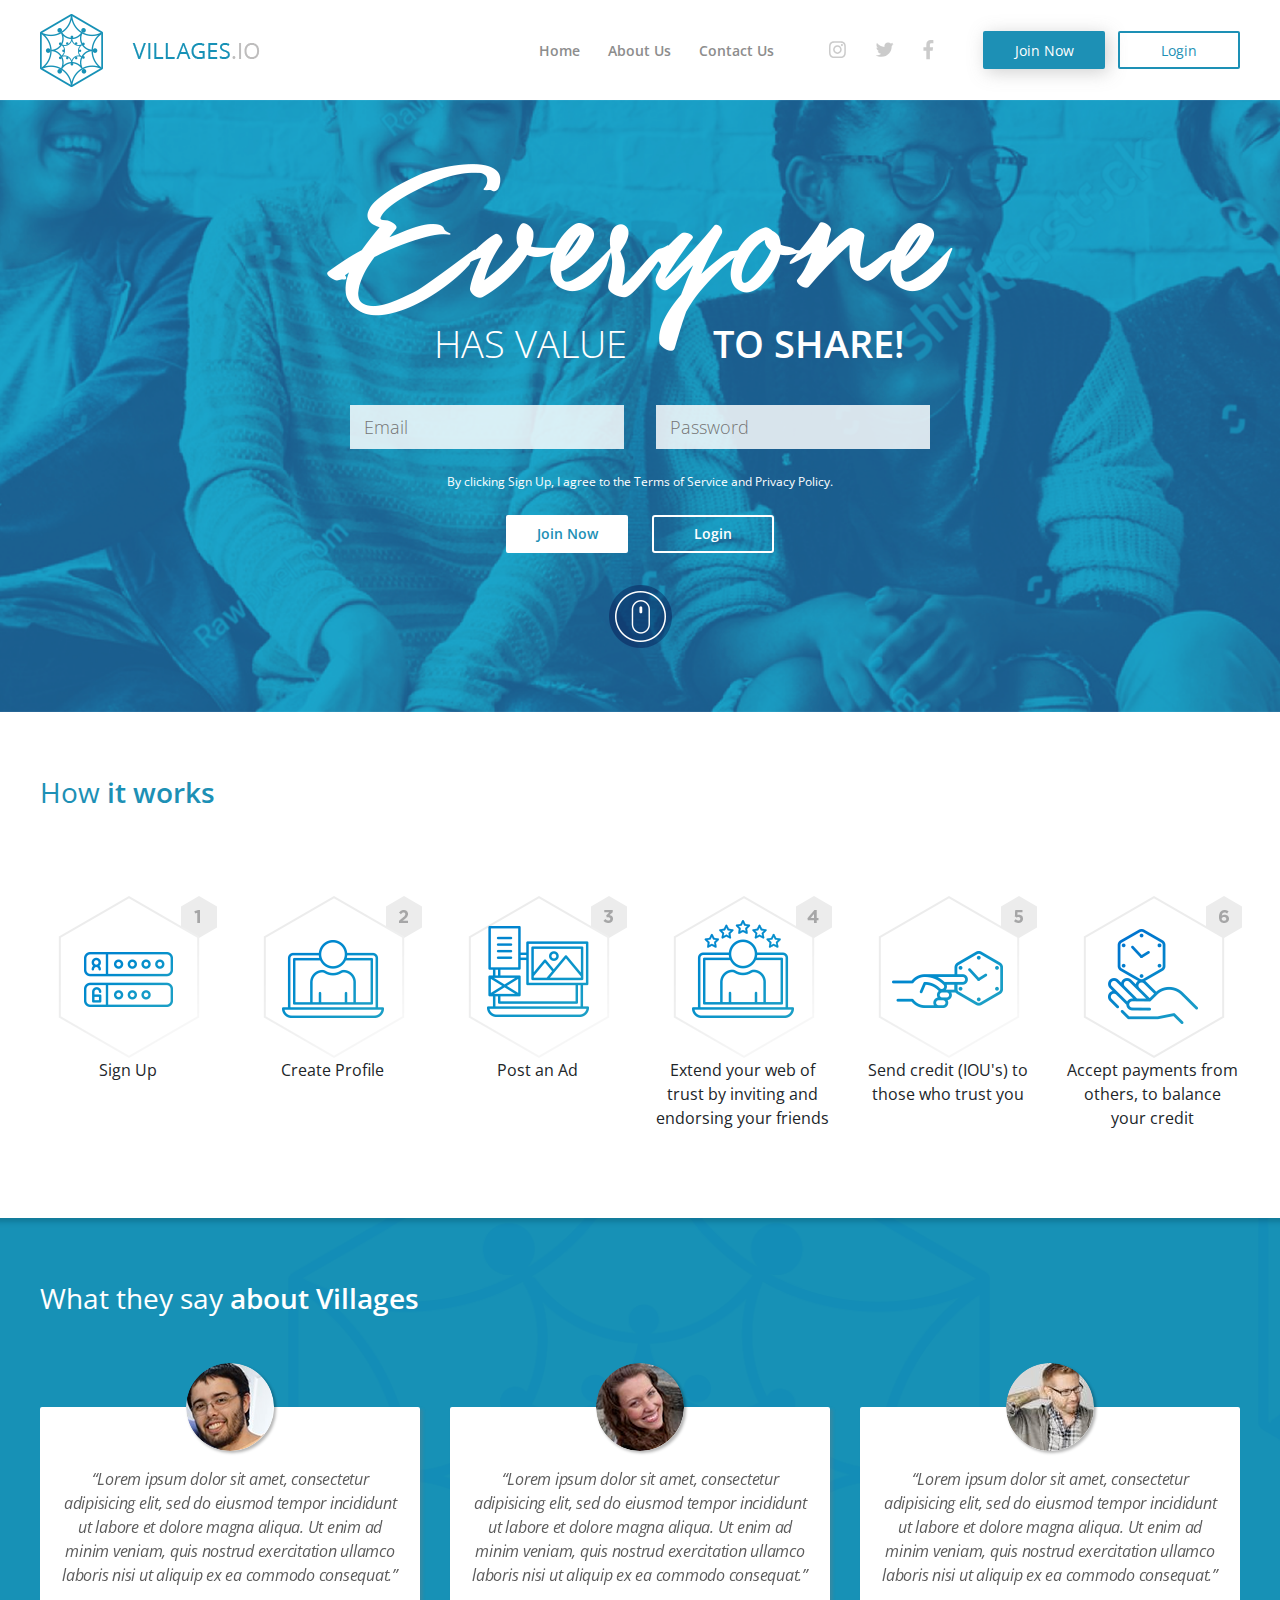
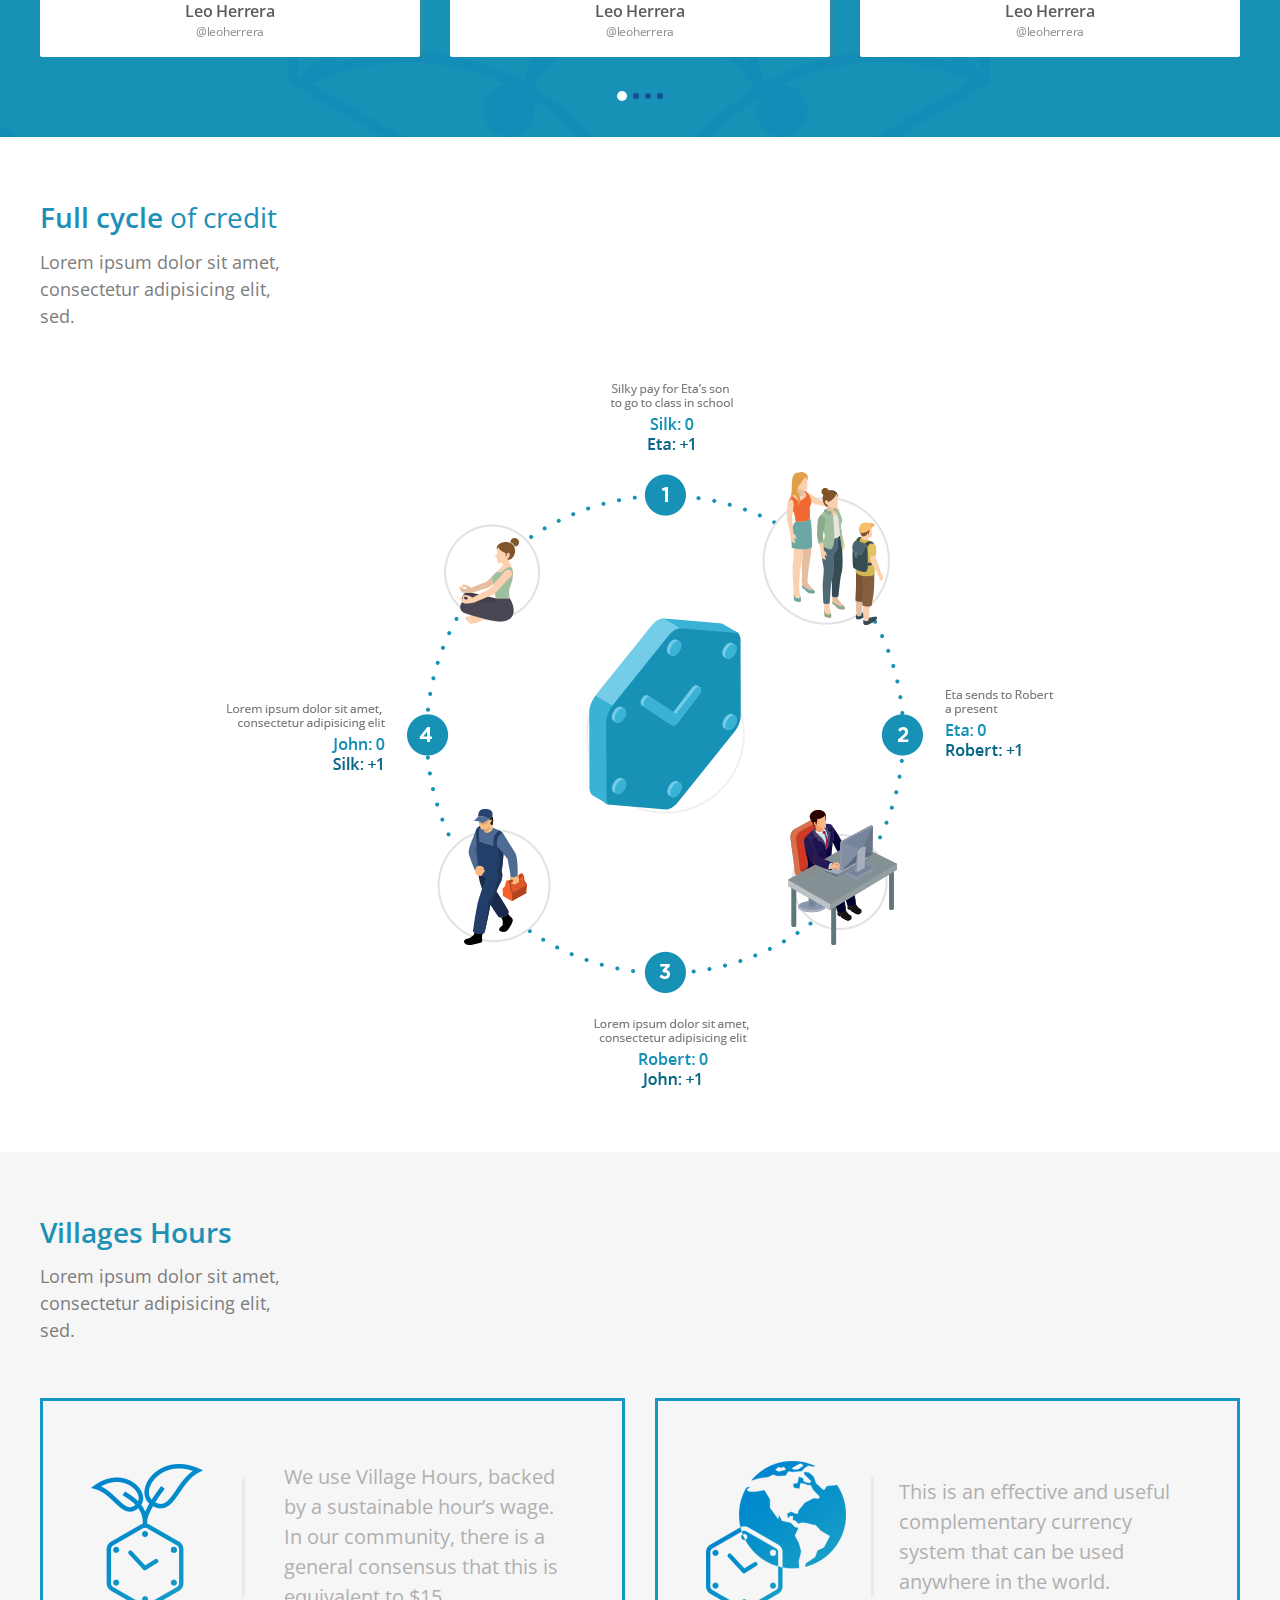
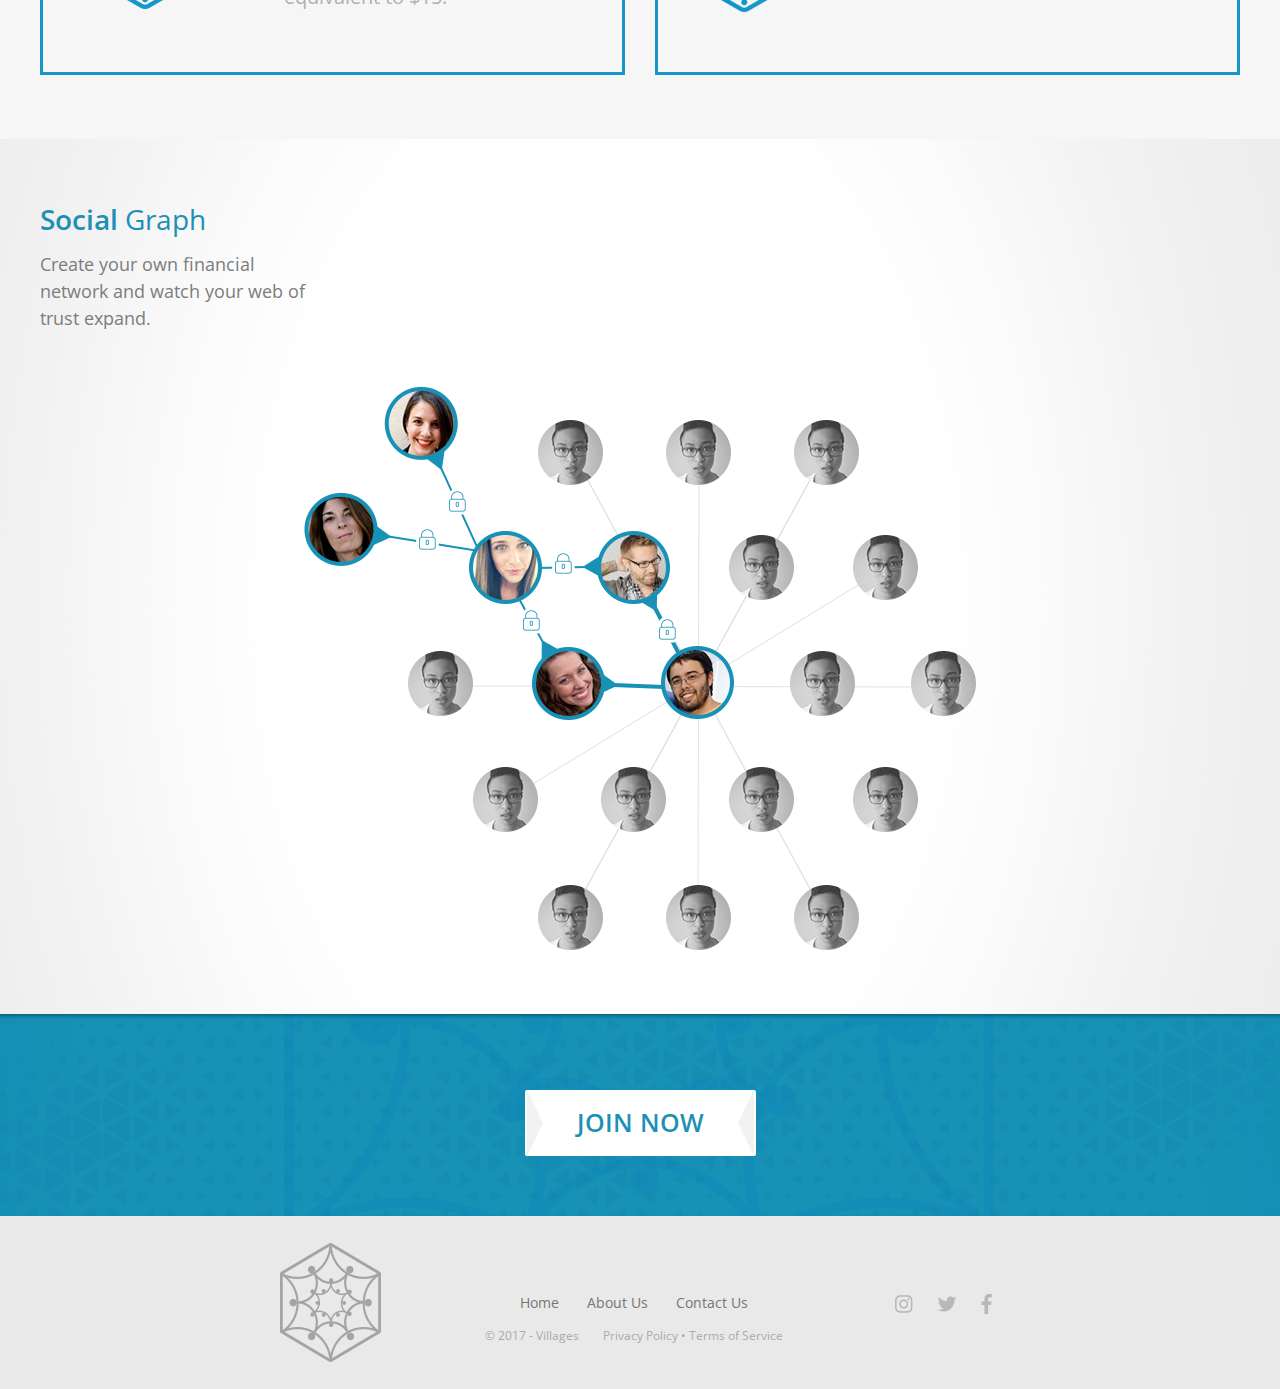
==== commit d1e6512e: "responsiveness adjustments" ====
--- a/01_Homepage_001f.html
+++ b/01_Homepage_001f.html
@@ -12,11 +12,13 @@
 
   <!-- svg sprites -->
   <svg style="width:0; height:0; position: absolute; top: -9999px;">
-      <symbol id="balance" viewbox="0 0 21 18">
-      </symbol>
-    </svg>
+    <symbol id="balance" viewbox="0 0 21 18">
+    </symbol>
+  </svg>
   <!---->
 
+  <div class="bg-menu-overlay" data-toggle="collapse" data-target="#primary-navbar" aria-controls="primary-navbar" aria-expanded="false" aria-label="Toggle navigation"></div>
+
   <div id="page" class="site">
 
     <header id="masthead" class="site-header">
@@ -26,18 +28,24 @@
         <nav id="site-navigation" class="main-navigation">
 
           <nav class="navbar navbar-expand-lg">
-
+            
+            <button class="navbar-toggler hidden-lg-up px-3" type="button" data-toggle="collapse" data-target="#primary-navbar" aria-controls="primary-navbar" aria-expanded="false" aria-label="Toggle navigation">
+              <i class="fal fa-bars" aria-hidden="true"></i>
+            </button>
+            
             <div class="site-branding">
-              <a href="#"><img src="res/img/home/logo_full.png" alt="Villages"></a>
+              <a href="#"><img class="img-fluid" src="res/img/home/logo_full.png" alt="Villages"></a>
             </div><!-- .site-branding -->
-            
-            <button class="navbar-toggler hidden-lg-up" type="button" data-toggle="collapse" data-target="#primary-navbar" aria-controls="primary-navbar"
-              aria-expanded="false" aria-label="Toggle navigation">
-              <i class="fa fa-bars" aria-hidden="true"></i>
-            </button>
             
             <nav id="primary-navbar" class="collapse navbar-collapse">
               <ul id="primary-menu" class="navbar-nav">
+
+                <li class="d-lg-none my-4 mx-3">
+                  <button class="navbar-toggler" type="button" data-toggle="collapse" data-target="#primary-navbar" aria-controls="primary-navbar" aria-expanded="false" aria-label="Toggle navigation">
+                    <i class="fal fa-arrow-left" aria-hidden="true"></i>
+                  </button>
+                </li>
+
                 <li class="nav-item active">
                   <a href="#" class="nav-link">Home</a>
                 </li>
@@ -51,8 +59,7 @@
             </nav>
             
             <nav id="social-navbar">
-              <ul class="nav navbar-nav">
-
+              <ul class="nav">
                 <li class="nav-item">
                   <a class="nav-link" href="#"><i class="fab fa-instagram" aria-hidden="true"></i></a>
                 </li>
@@ -83,9 +90,9 @@
       <div class="page-content">
         
         <section class="jumbotron jumbotron-fluid mb-0" id="hero" style="background-image: url('res/img/home/jumbo-bg.png');">
-          <div class="container text-center">
+          <div class="hero-container text-center">
             <h1 class="hero-heading">
-              <img src="res/img/home/everyone.png" alt="EVERYONE">
+              <img class="img-fluid px-5" src="res/img/home/everyone.png" alt="EVERYONE">
               <span>has value</span>
               <span>to share!</span>
             </h1>
@@ -288,7 +295,7 @@
             <div class="padded-container">
               <h2 class="section-title"><strong>Full cycle</strong> of credit</h2>
               <p class="section-subtitle">Lorem ipsum dolor sit amet, consectetur adipisicing elit, sed.</p>
-              <img src="res/img/home/full-cycle.png" alt="">
+              <img class="img-fluid" src="res/img/home/full-cycle.png" alt="">
             </div>
           </div>
         </section>
@@ -299,7 +306,7 @@
               <h2 class="section-title"><strong>Villages Hours</strong></h2>
               <p class="section-subtitle">Lorem ipsum dolor sit amet, consectetur adipisicing elit, sed.</p>
               <div class="row">
-                <div class="col-12 col-sm-6">
+                <div class="col-12 col-sm-6 mb-3 mb-sm-0">
                   <div class="framed-box">
                     <img class="img-fluid" src="res/img/home/box-1.png" alt="">
                     <div class="v-div"></div>
@@ -323,7 +330,7 @@
             <div class="padded-container">
               <h2 class="section-title"><strong>Social</strong> Graph</h2>
               <p class="section-subtitle">Create your own financial network and watch your web of trust expand.</p>
-              <img src="res/img/home/social-graph.png" alt="social-graph">
+              <img class="img-fluid" src="res/img/home/social-graph.png" alt="social-graph">
             </div>
           </div>
         </section>
@@ -342,7 +349,7 @@
         <div class="site-info">
           <div class="logo-link">
             <a href="#">
-              <img src="res/img/home/logo_grayscale.png" alt="Villages">
+              <img class="img-fluid" src="res/img/home/logo_grayscale.png" alt="Villages">
             </a>
           </div>
           <div class="footer-nav">
@@ -410,4 +417,15 @@
 <script src="res/js/index.js" type="text/javascript"></script>
 <!---->
 
+<script>
+  $(document).ready(function() {
+    $("#primary-navbar").on("show.bs.collapse", function() {
+      $(".bg-menu-overlay").addClass("show");
+    });
+    $("#primary-navbar").on("hidden.bs.collapse", function() {
+      $(".bg-menu-overlay").removeClass("show");
+    });
+  });
+</script>
+
 </html>
--- a/res/css/style.css
+++ b/res/css/style.css
@@ -6904,13 +6904,31 @@
     ol.custom-breadcrumbs {
       font-size: 0.8em; } }
 
+.bg-menu-overlay {
+  height: 100vh;
+  width: 100vw;
+  background-color: rgba(0, 0, 0, 0.5);
+  z-index: 25;
+  position: fixed;
+  top: 0;
+  left: 0;
+  display: none;
+  opacity: 0;
+  -webkit-transition: all 0.3s;
+  -moz-transition: all 0.3s;
+  -o-transition: all 0.3s;
+  transition: all 0.3s; }
+  .bg-menu-overlay.show {
+    display: block;
+    opacity: 1; }
+
 #masthead {
   background-color: #fff; }
   #masthead .main-navigation .site-branding {
     max-width: 220px;
     width: 100%; }
   #masthead .main-navigation .navbar {
-    height: 100px;
+    min-height: 100px;
     padding: 0.5em 15px; }
     #masthead .main-navigation .navbar .btn-std {
       margin-left: 13px;
@@ -6924,6 +6942,27 @@
           -webkit-box-shadow: none;
           -moz-box-shadow: none;
           box-shadow: none; }
+    @media (max-width: 1199px) {
+      #masthead .main-navigation .navbar {
+        min-height: 80px; }
+        #masthead .main-navigation .navbar .site-branding {
+          max-width: 180px; } }
+    @media (max-width: 991px) {
+      #masthead .main-navigation .navbar {
+        min-height: 60px;
+        padding: 0.5em 0.25em; }
+        #masthead .main-navigation .navbar .site-branding {
+          max-width: 120px; } }
+    @media (max-width: 767px) {
+      #masthead .main-navigation .navbar {
+        padding: 0.5em 0 0; }
+        #masthead .main-navigation .navbar .btn-std {
+          margin-top: 0.5em;
+          margin-left: 0;
+          -webkit-border-radius: 0;
+          -moz-border-radius: 0;
+          border-radius: 0;
+          flex: 0 0 50%; } }
   #masthead #primary-navbar,
   #masthead #social-navbar {
     height: 100%; }
@@ -6952,6 +6991,42 @@
   #masthead #primary-navbar {
     flex: 1;
     justify-content: flex-end; }
+    #masthead #primary-navbar ul {
+      flex-flow: row wrap; }
+    @media (max-width: 991px) {
+      #masthead #primary-navbar {
+        position: fixed;
+        top: 0;
+        left: 0;
+        -webkit-transform: translateX(-100%);
+        -moz-transform: translateX(-100%);
+        -ms-transform: translateX(-100%);
+        -o-transform: translateX(-100%);
+        transform: translateX(-100%);
+        z-index: 30;
+        background-color: #fff;
+        max-width: 240px;
+        height: 100vh;
+        -webkit-transition: all 0.3s;
+        -moz-transition: all 0.3s;
+        -o-transition: all 0.3s;
+        transition: all 0.3s;
+        display: flex;
+        align-items: flex-start; }
+        #masthead #primary-navbar ul {
+          height: auto; }
+          #masthead #primary-navbar ul li {
+            flex: 0 0 100%;
+            height: auto; }
+            #masthead #primary-navbar ul li a {
+              padding: 1em 2em;
+              justify-content: flex-start; }
+        #masthead #primary-navbar.show {
+          -webkit-transform: translateX(0);
+          -moz-transform: translateX(0);
+          -ms-transform: translateX(0);
+          -o-transform: translateX(0);
+          transform: translateX(0); } }
   #masthead #social-navbar {
     flex: 0 0 auto;
     justify-content: center;
@@ -6964,6 +7039,12 @@
       #masthead #social-navbar ul li a:hover, #masthead #social-navbar ul li a:focus {
         opacity: 1;
         color: #1d90b5; }
+    @media (max-width: 767px) {
+      #masthead #social-navbar {
+        flex: 1 0 40%;
+        padding: 0; }
+        #masthead #social-navbar ul {
+          justify-content: flex-end; } }
 
 /* headings */
 h1, h2, h3, h4, h5, h6 {
@@ -7011,7 +7092,8 @@
     padding-right: 15px;
     display: flex;
     justify-content: flex-start;
-    align-items: center; }
+    align-items: center;
+    flex-flow: row wrap; }
     .site-footer .site-info .logo-link {
       flex: 0 0 auto; }
       .site-footer .site-info .logo-link a {
@@ -7076,6 +7158,32 @@
             .site-footer .site-info .footer-social .social-navbar li a:hover, .site-footer .site-info .footer-social .social-navbar li a:focus {
               text-decoration: none;
               opacity: 1; }
+    @media (max-width: 767px) {
+      .site-footer .site-info .logo-link img {
+        max-width: 80px; } }
+    @media (max-width: 575px) {
+      .site-footer .site-info .logo-link {
+        flex: 0 0 100%;
+        margin-bottom: 0.5em; }
+        .site-footer .site-info .logo-link a {
+          text-align: center; }
+      .site-footer .site-info .footer-nav {
+        margin-bottom: 1.5em;
+        flex: 0 0 100%; }
+      .site-footer .site-info .footer-social {
+        flex: 0 0 100%; }
+        .site-footer .site-info .footer-social .social-navbar {
+          justify-content: center; }
+          .site-footer .site-info .footer-social .social-navbar li, .site-footer .site-info .footer-social .social-navbar li:not(:first-of-type) {
+            margin: 0 1em; } }
+    @media (max-width: 413px) {
+      .site-footer .site-info .footer-nav {
+        margin-bottom: 2.5em; }
+        .site-footer .site-info .footer-nav .legal {
+          flex-flow: row wrap; }
+          .site-footer .site-info .footer-nav .legal span {
+            text-align: center;
+            flex: 0 0 100%; } }
 
 .footer-nav {
   text-align: center; }
@@ -7092,29 +7200,47 @@
     text-transform: uppercase; }
     #hero .hero-heading img {
       display: block;
-      margin: 0 auto -30px; }
+      margin: 0 auto -0.78em; }
     #hero .hero-heading span:first-of-type {
       margin-left: 1.5em;
       font-weight: 300; }
     #hero .hero-heading span:last-of-type {
       margin-left: 2em;
       font-weight: 600; }
+  @media (max-width: 767px) {
+    #hero {
+      font-size: 0.9em; } }
+  @media (max-width: 575px) {
+    #hero {
+      font-size: 0.7em; }
+      #hero .hero-heading img {
+        margin-bottom: -0.5em; } }
+  @media (max-width: 413px) {
+    #hero {
+      font-size: 0.6em; } }
 
 #sign-form {
   display: flex;
   justify-content: center;
   align-items: center;
   flex-flow: row wrap;
-  text-align: center; }
+  text-align: center;
+  padding: 0 15px; }
   #sign-form #name, #sign-form #password {
-    font-size: 1.125em;
+    font-size: 1.125rem;
     flex: 1 1 50%;
     max-width: 274px;
     height: 44px;
     background-color: rgba(255, 255, 255, 0.83); }
+    @media (max-width: 767px) {
+      #sign-form #name, #sign-form #password {
+        font-size: 1rem;
+        flex: 0 0 100%;
+        max-width: 100%;
+        margin-bottom: 0.75em; } }
   #sign-form .smallprint {
     margin-top: 2em;
-    font-size: 0.75em; }
+    font-size: 0.75rem; }
   #sign-form .smallprint, #sign-form .btn-wrapper {
     color: #fff;
     margin-bottom: 2em;
@@ -7127,13 +7253,14 @@
     #sign-form .btn-wrapper .btn-std {
       font-weight: 600;
       height: 38px;
-      font-size: 0.875em;
+      font-size: 0.875rem;
       padding: 0;
       display: flex;
       justify-content: center;
       align-items: center;
       width: 100%;
-      max-width: 122px; }
+      max-width: 122px;
+      text-transform: none; }
       #sign-form .btn-wrapper .btn-std.outline {
         border: 2px solid #fff; }
 
@@ -7230,14 +7357,35 @@
     justify-content: space-between;
     align-items: center;
     flex-flow: row wrap;
-    padding: 3.75em 3em; }
+    padding: 3.75em 3em;
+    height: 100%; }
     #villages-hours .framed-box img {
-      display: block; }
+      display: block;
+      flex: 0; }
     #villages-hours .framed-box p {
+      flex: 1;
       margin-bottom: 0;
       font-size: 1.25em;
       color: #b0b0b0;
       flex: 0 0 60%; }
+    @media (max-width: 1199px) {
+      #villages-hours .framed-box {
+        font-size: 0.9em; }
+        #villages-hours .framed-box img {
+          max-width: 7.5em; } }
+    @media (max-width: 991px) {
+      #villages-hours .framed-box {
+        font-size: 0.75em; } }
+    @media (max-width: 820px) {
+      #villages-hours .framed-box {
+        justify-content: center;
+        align-items: flex-start;
+        text-align: center; }
+        #villages-hours .framed-box .v-div {
+          display: none; }
+        #villages-hours .framed-box p {
+          padding-top: 1em;
+          flex: 0 0 100%; } }
 
 #social-graph {
   background-image: url("../img/home/social-graph-bg.png");
